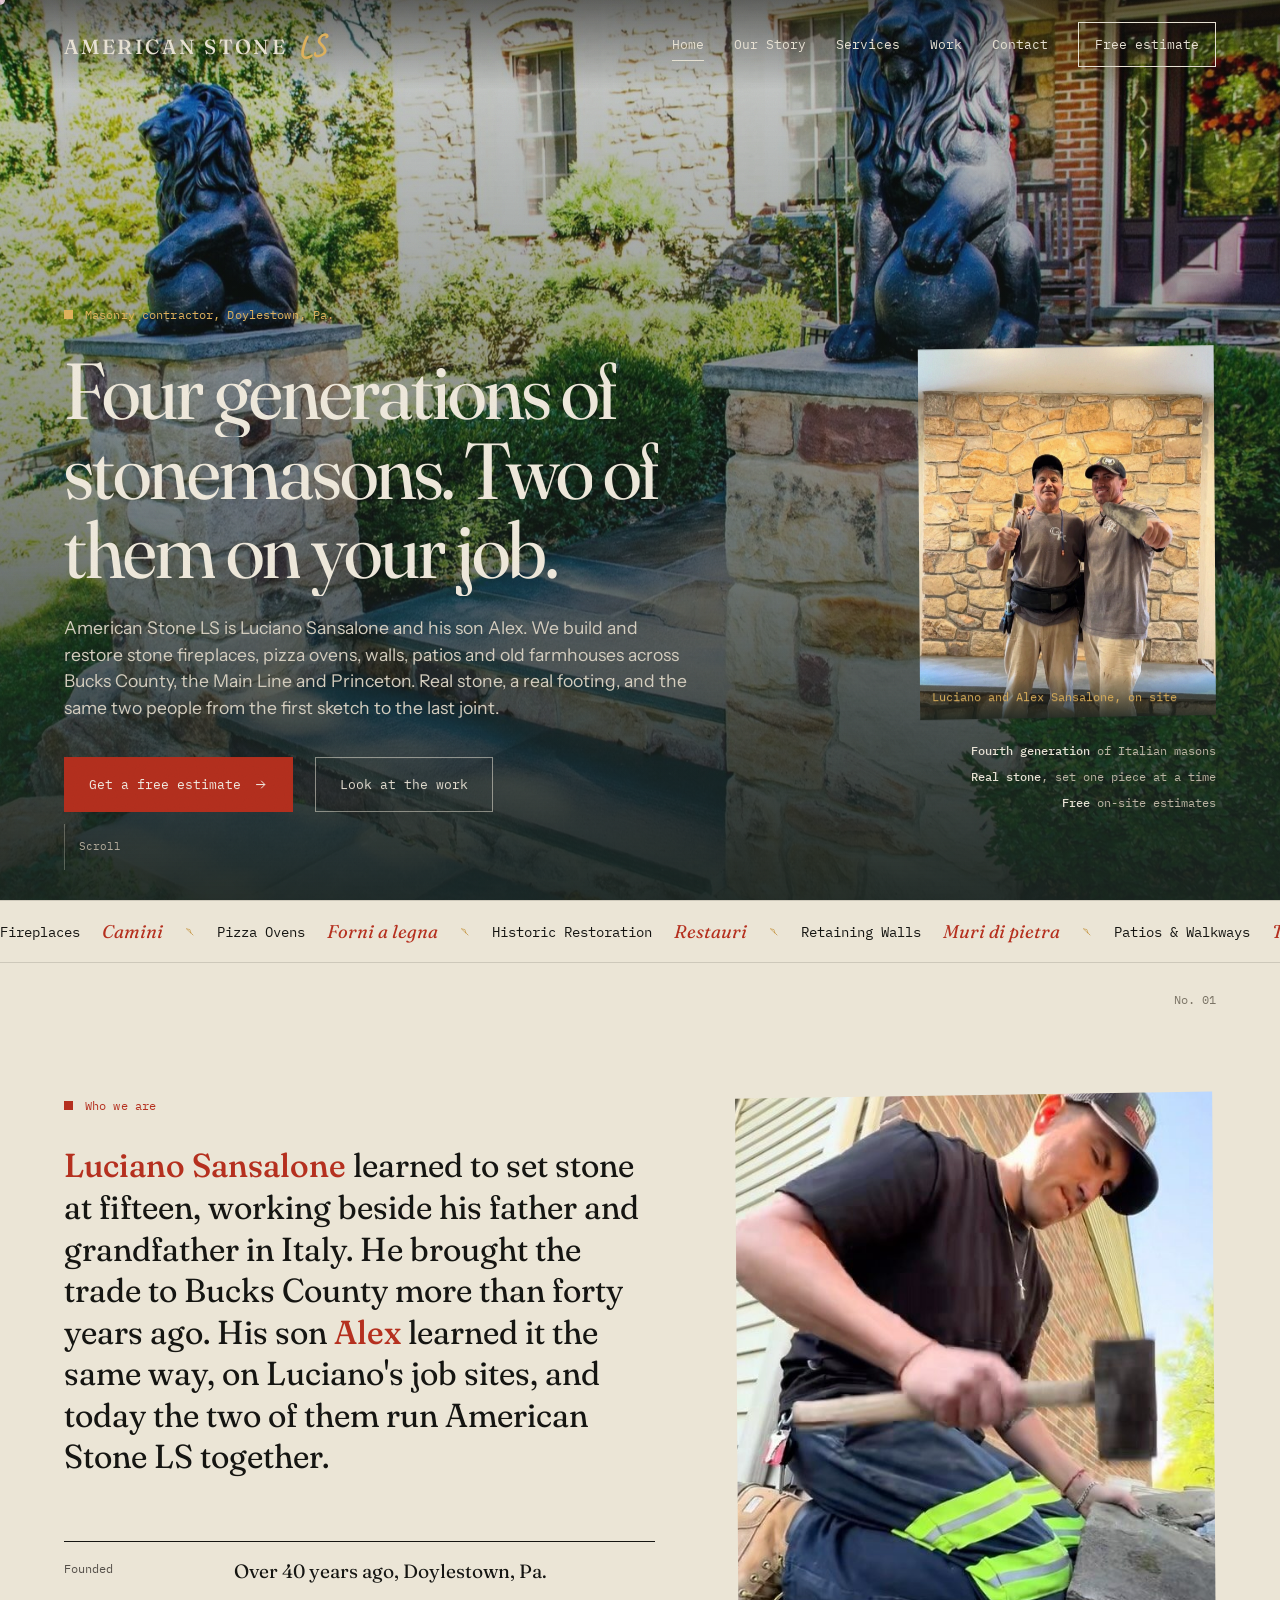
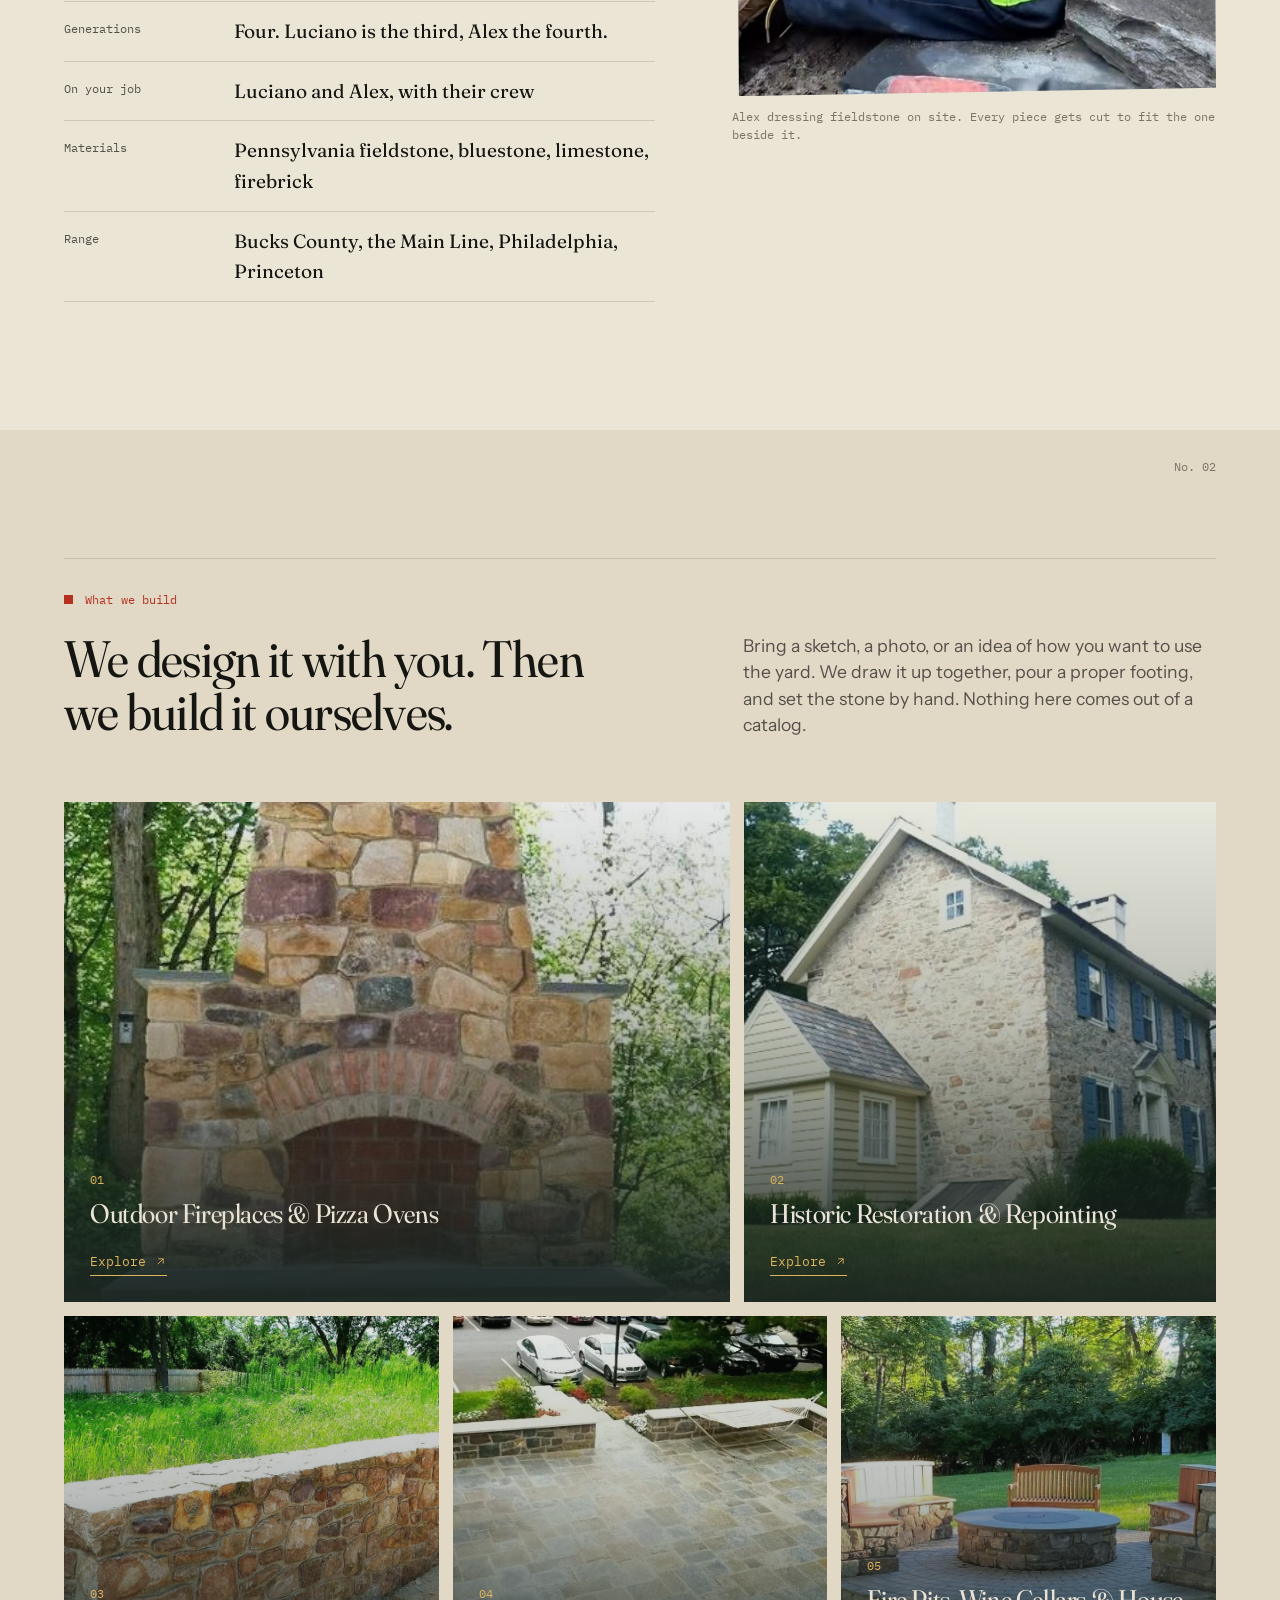
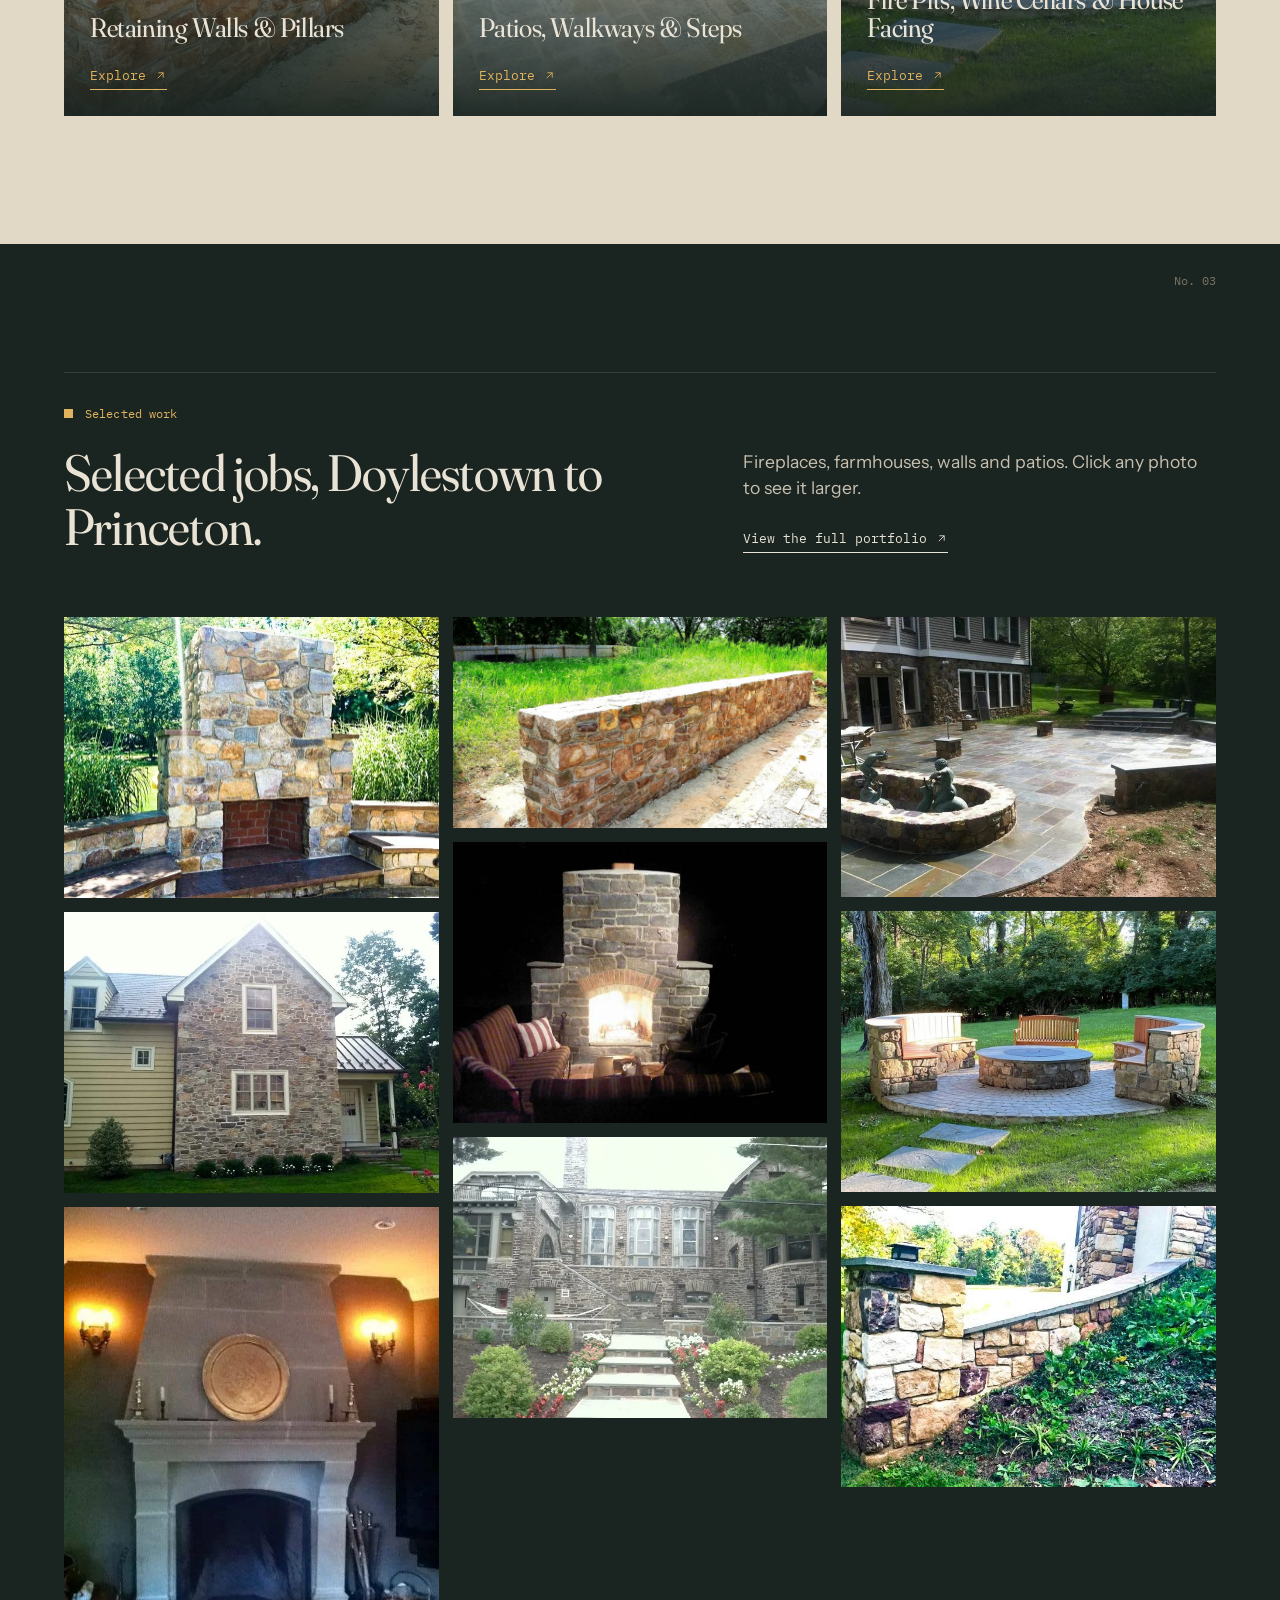
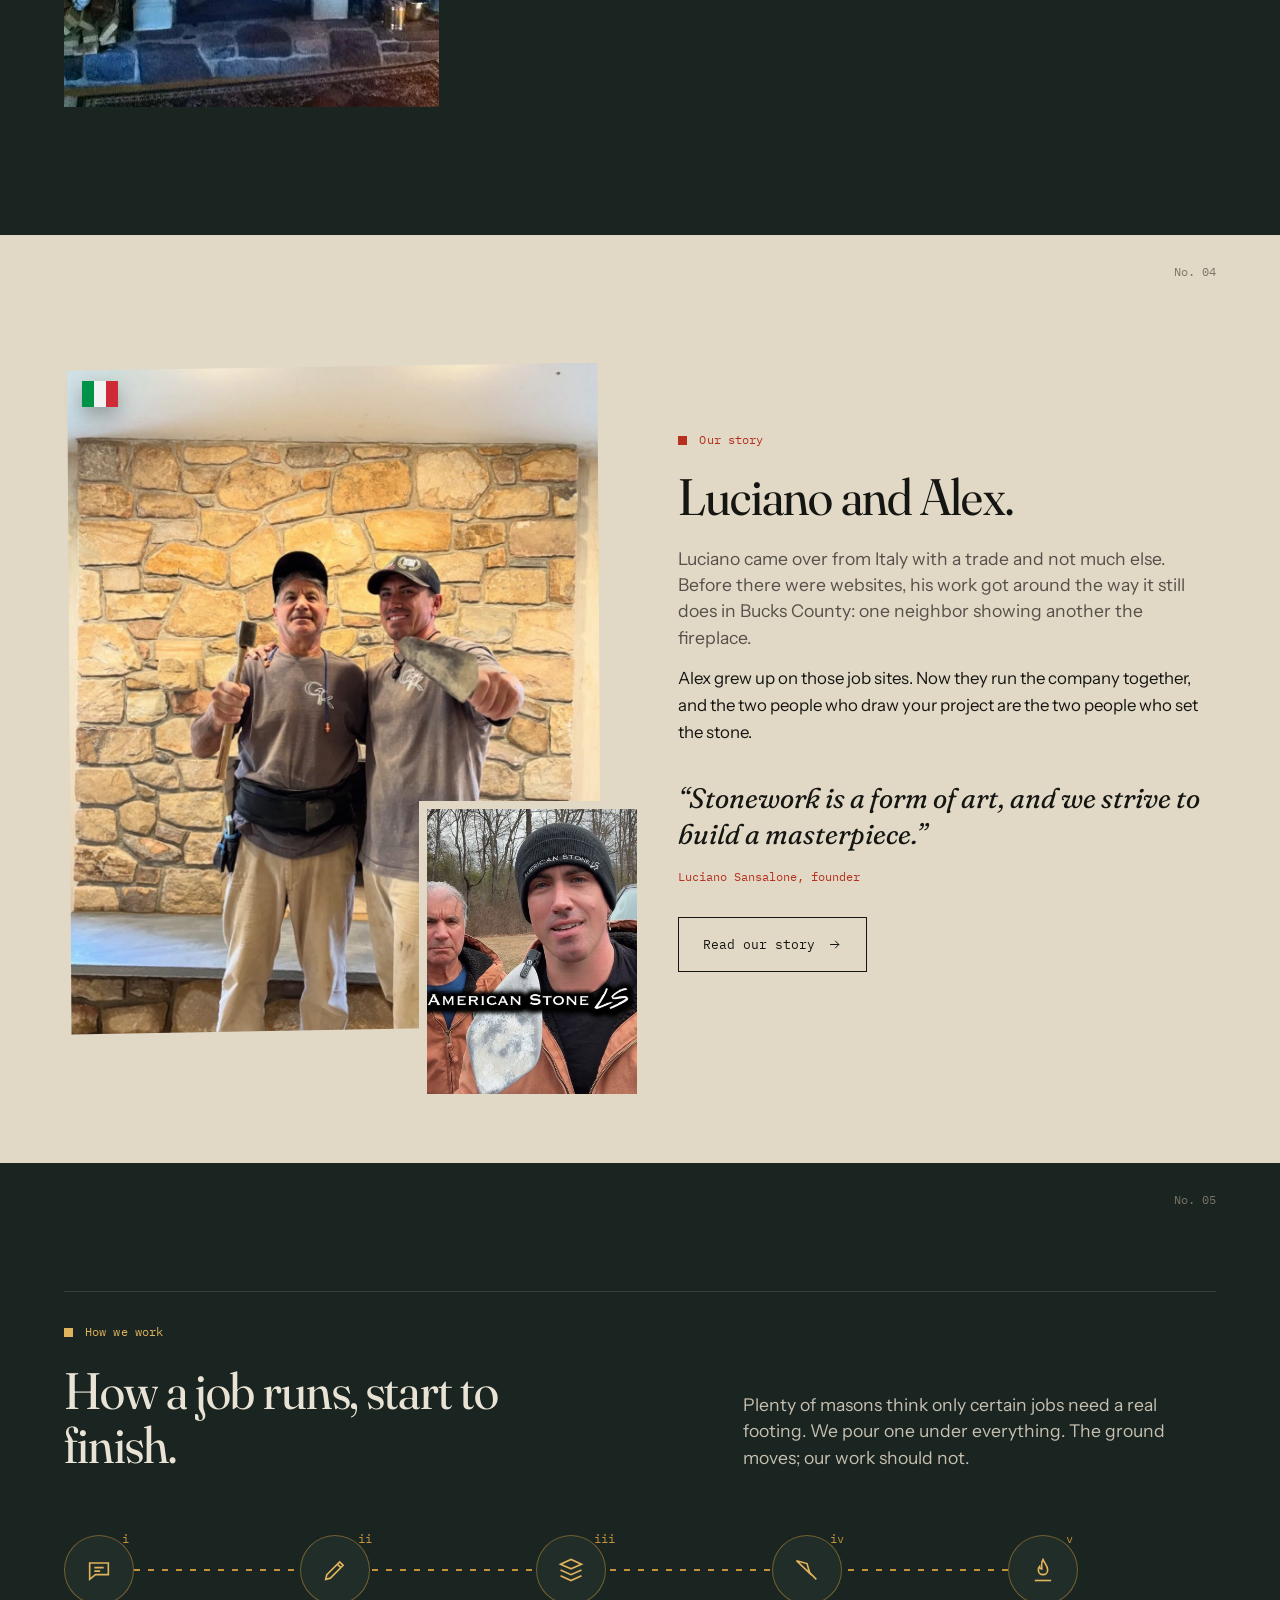
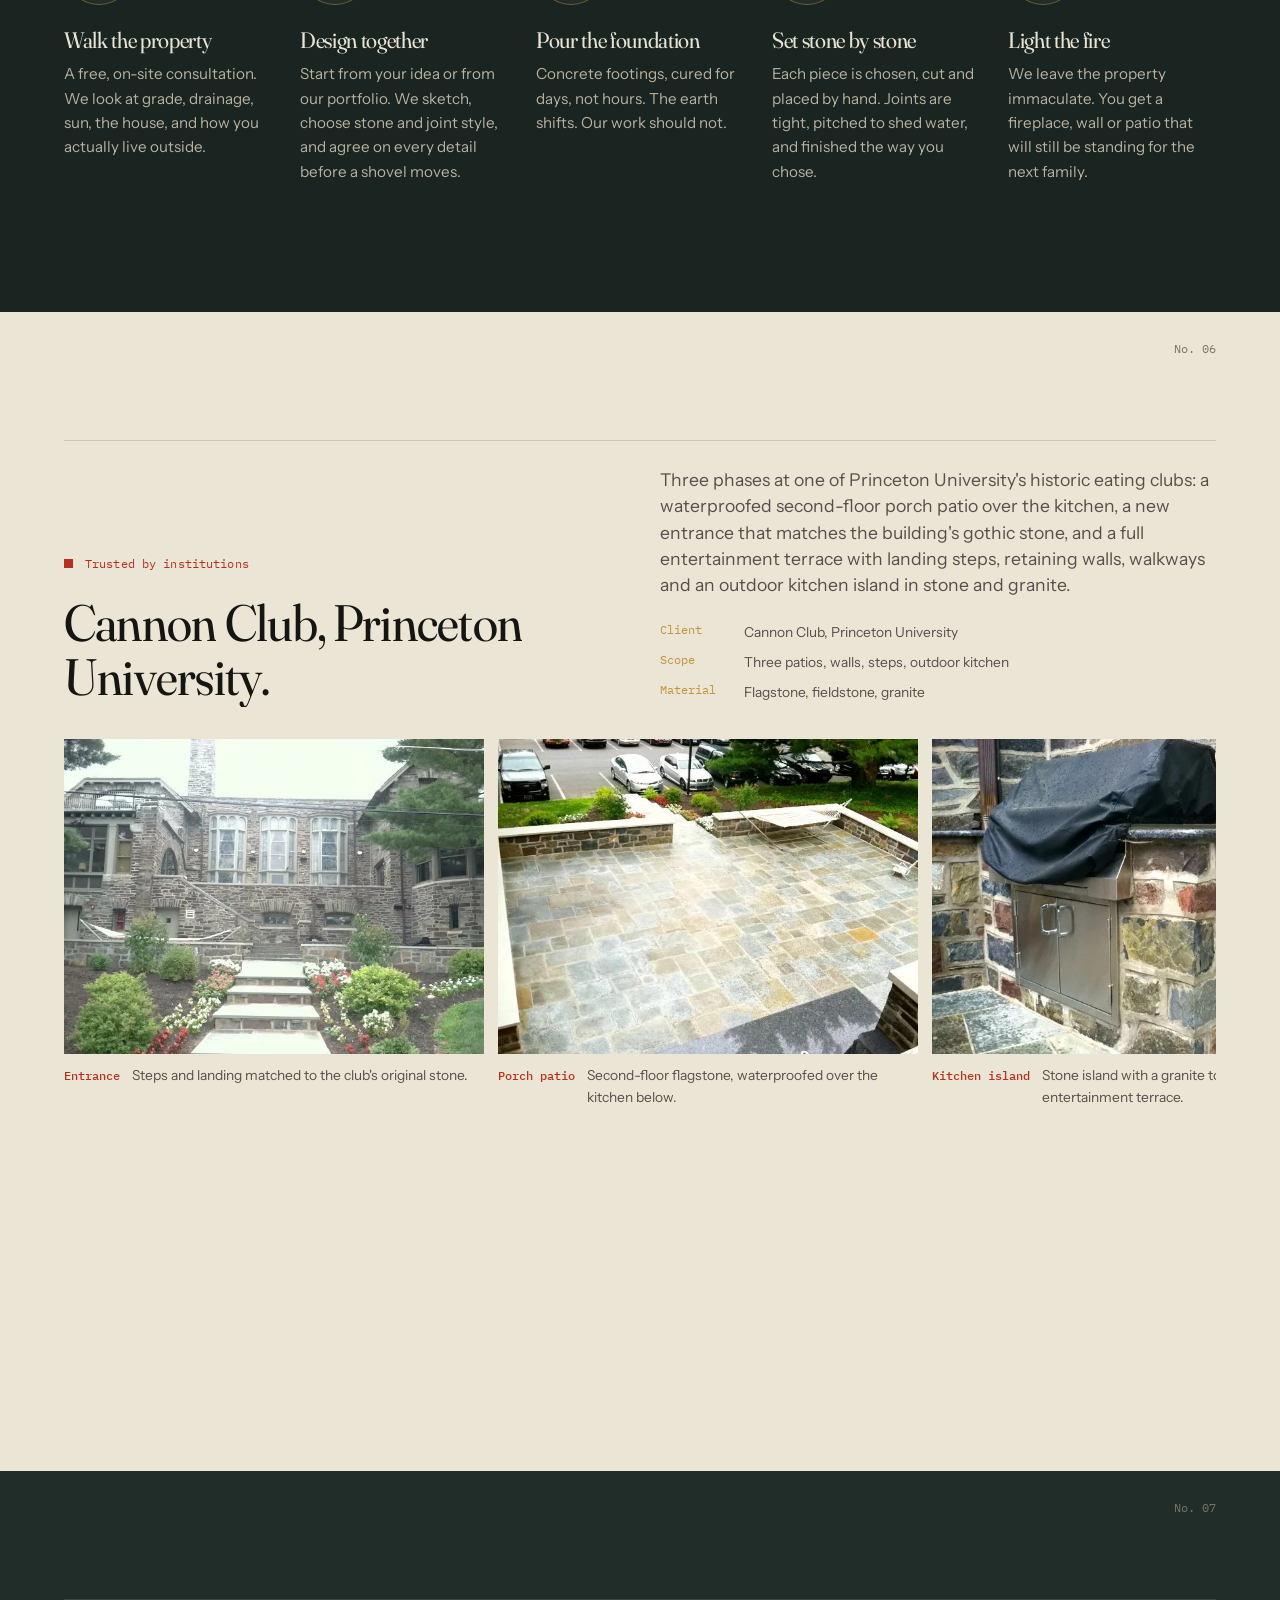
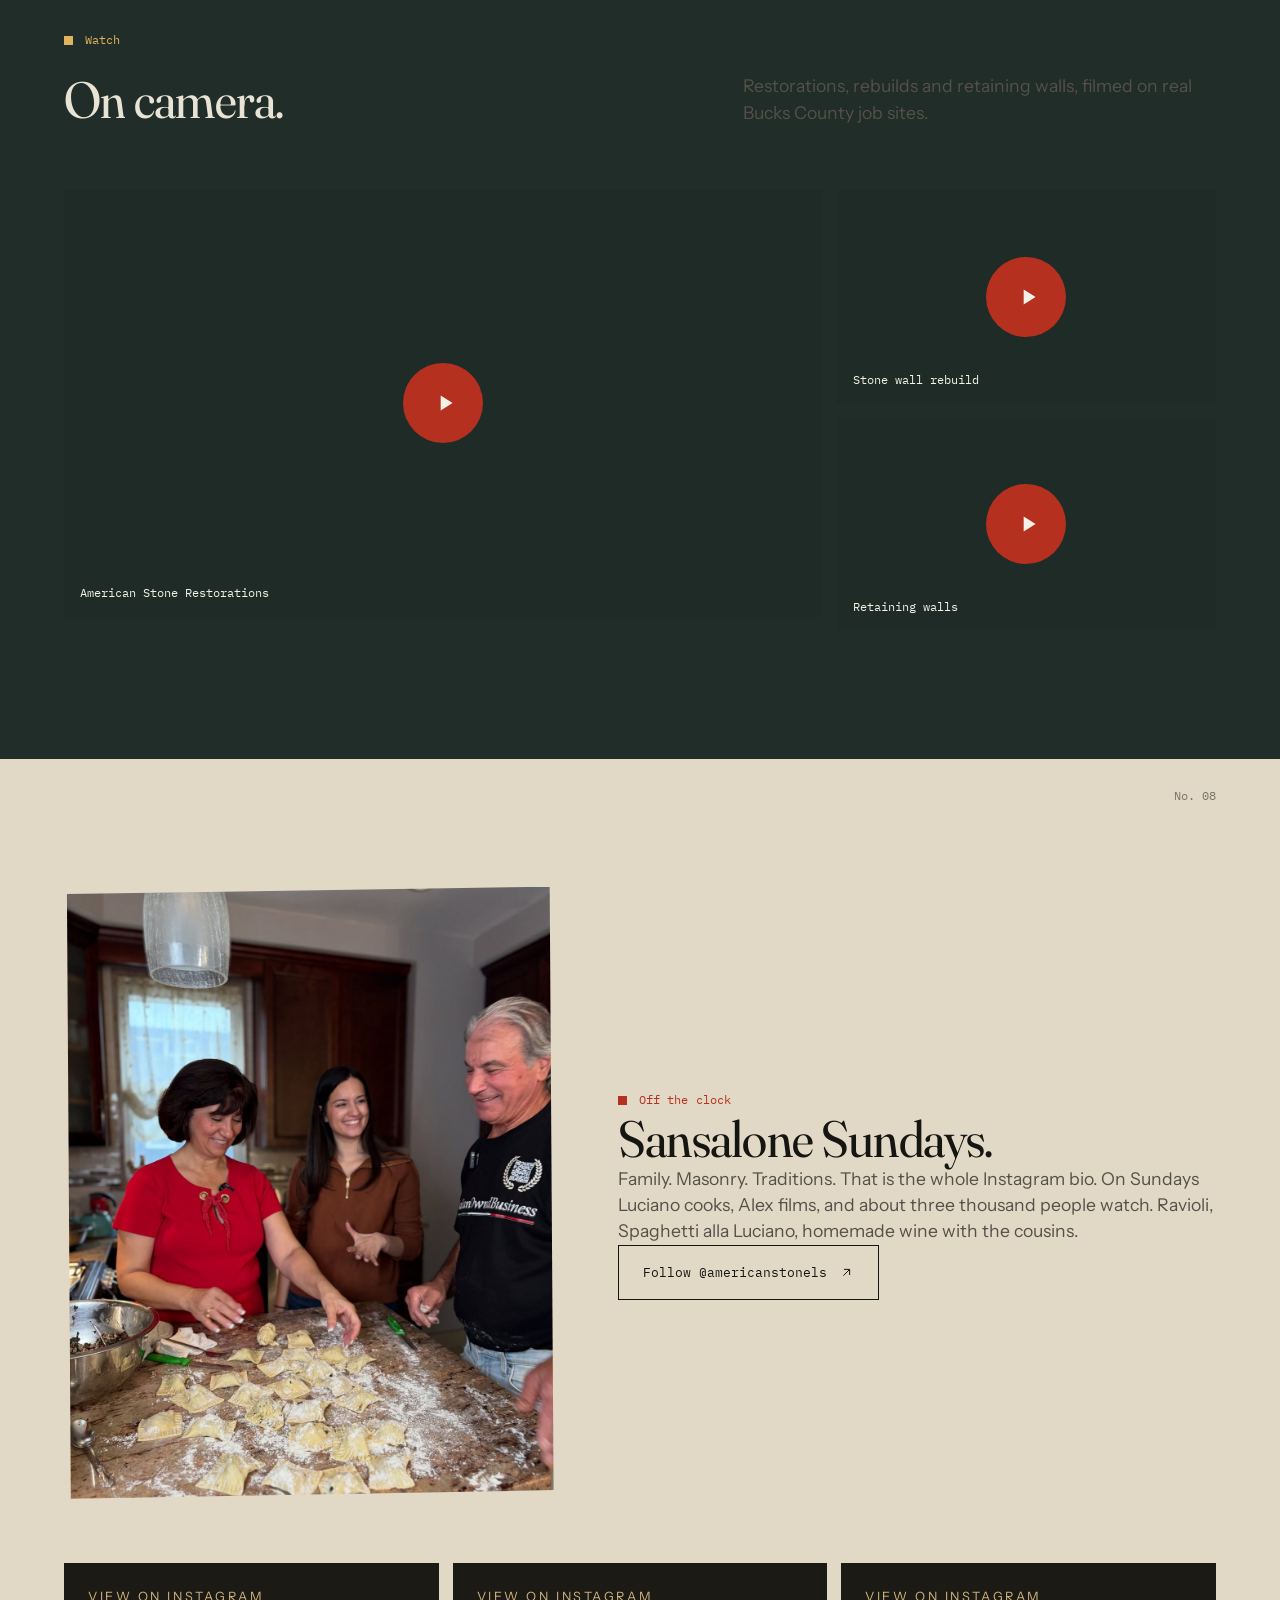
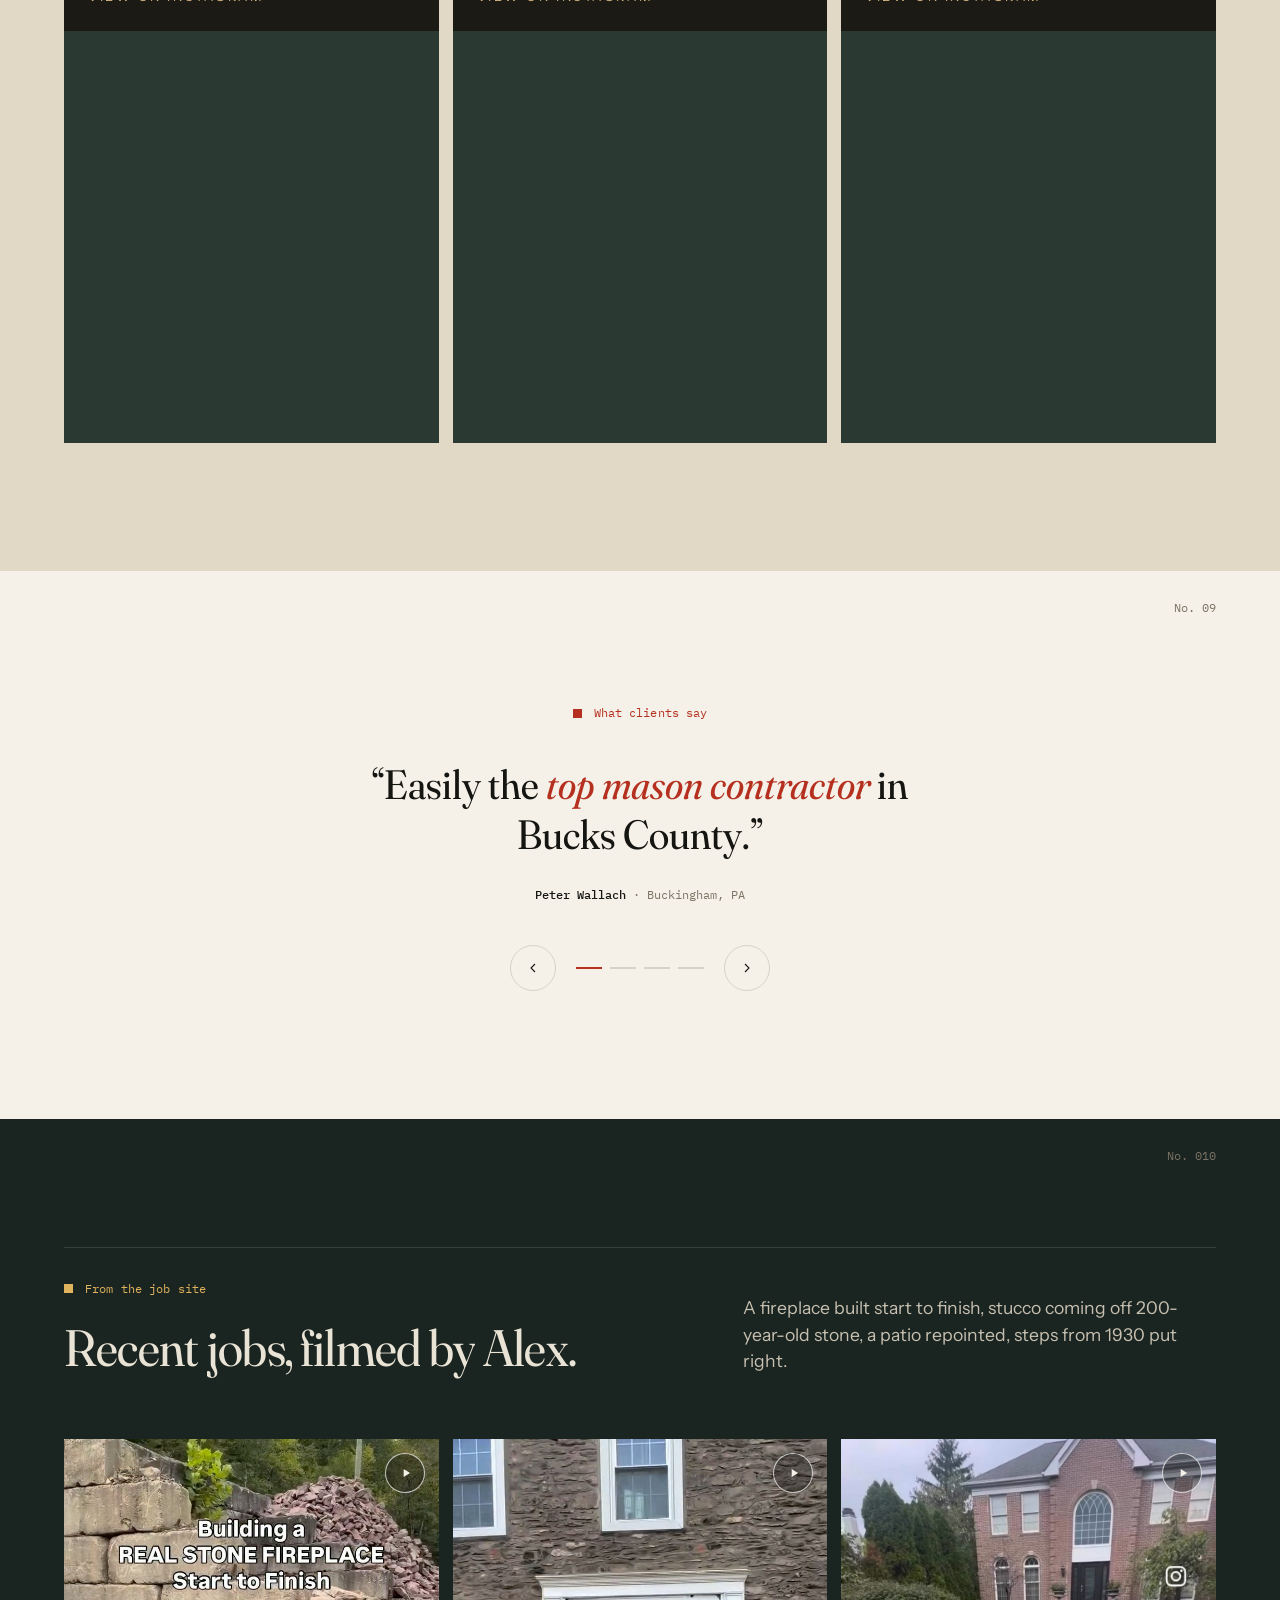
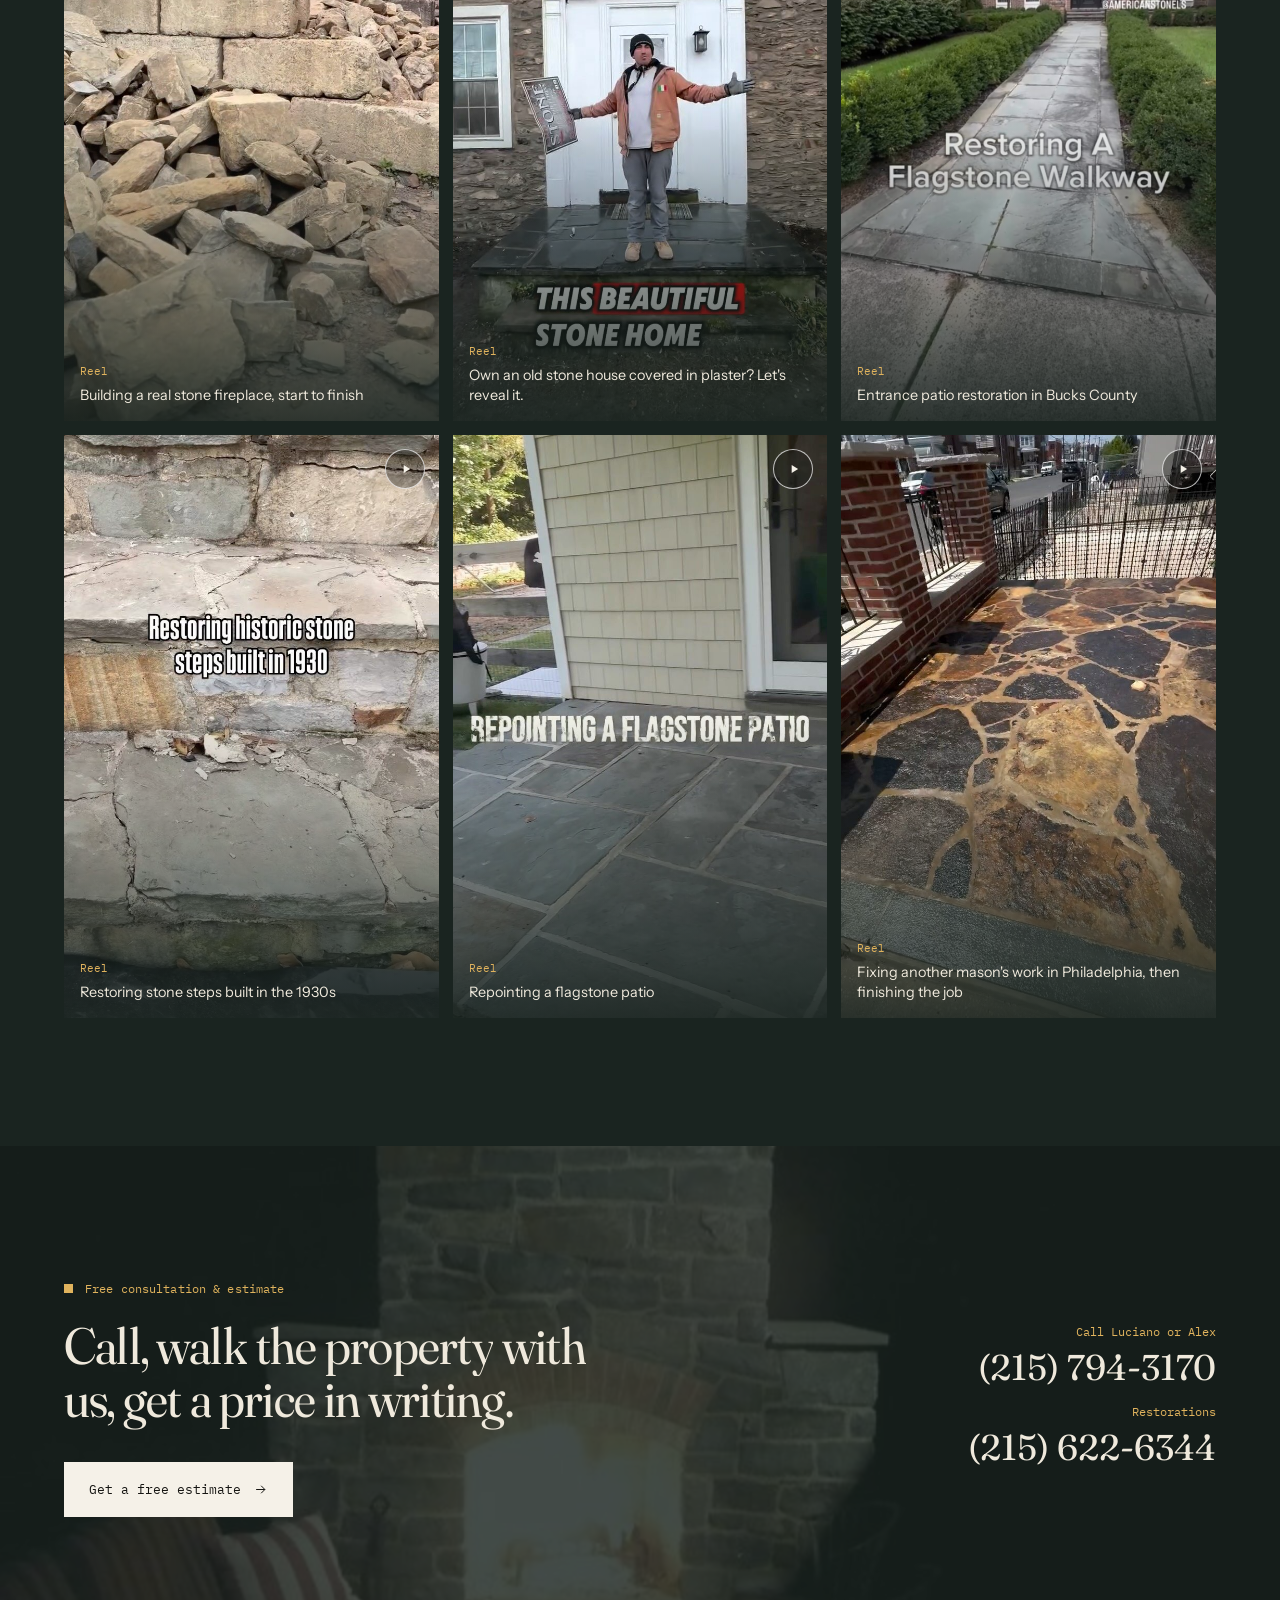
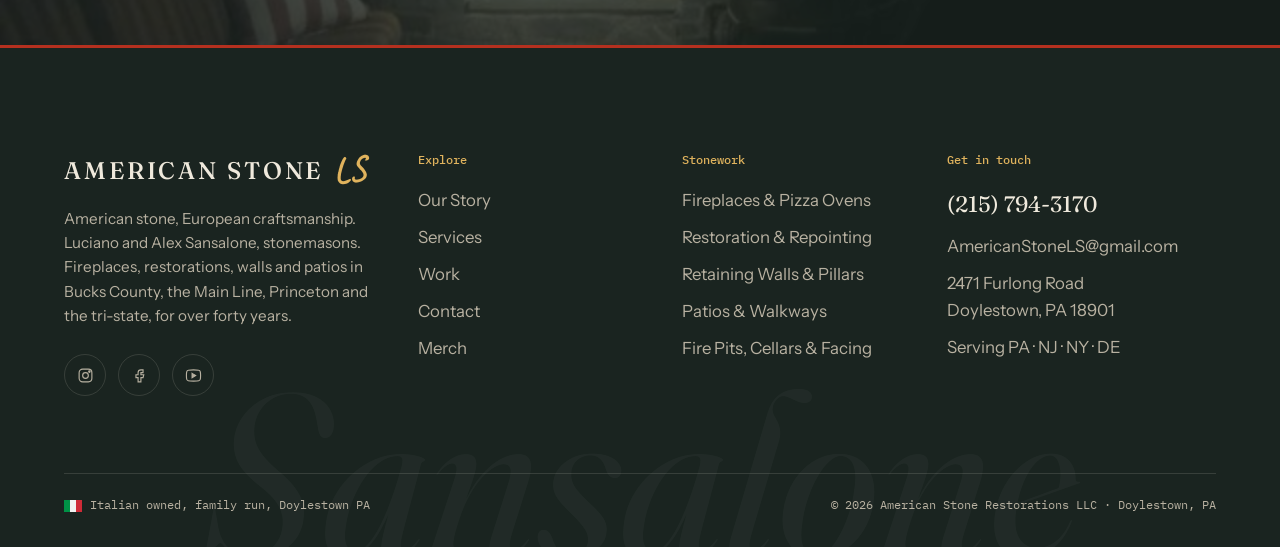
==== index.html @ a12a97d2 "American Stone LS website redesign Co-Authored-By: Claude Fable 5.1 <noreply@anthropic.com>" ====
<!DOCTYPE html>
<html lang="en" class="no-js">
<head>
<meta charset="utf-8">
<meta name="viewport" content="width=device-width, initial-scale=1">
<title>American Stone LS — Fourth-Generation Italian Stonemasons in Bucks County, PA</title>
<meta name="description" content="Luciano and Alex Sansalone, fourth-generation Italian stonemasons in Doylestown, PA. Custom stone fireplaces, pizza ovens, historic restoration, retaining walls and patios across Bucks County, the Main Line, Princeton and the tri-state area.">
<meta property="og:title" content="American Stone LS — American Stone, European Craftsmanship">
<meta property="og:description" content="Fourth-generation Italian stonemasons building and restoring stone fireplaces, walls, patios and historic homes in Bucks County, PA.">
<meta property="og:image" content="assets/img/story/luciano-alex-wall.jpg">
<link rel="icon" href="assets/img/favicon.svg" type="image/svg+xml">
<link rel="preconnect" href="https://fonts.googleapis.com">
<link rel="preconnect" href="https://fonts.gstatic.com" crossorigin>
<link href="https://fonts.googleapis.com/css2?family=Fraunces:ital,opsz,wght,SOFT@0,9..144,300..600,0..100;1,9..144,300..600,0..100&family=Instrument+Sans:ital,wght@0,400..700;1,400..700&family=IBM+Plex+Mono:wght@400;500&family=Caveat:wght@700&display=swap" rel="stylesheet">
<link rel="stylesheet" href="assets/css/styles.css">
<script>document.documentElement.classList.remove('no-js')</script></head>
<body>
<a class="skip" href="#main">Skip to content</a>
<div class="grain" aria-hidden="true"></div>
<div class="cursor" aria-hidden="true"></div>

<div class="loader" aria-hidden="true">
  <div class="loader-wall"></div>
  <div class="loader-mark"><span class="wm-text">American Stone</span><span class="wm-ls">LS</span><span class="tag">Doylestown, Pennsylvania</span></div>
  <div class="loader-line"><i></i></div>
</div>

<header class="header">
  <div class="container">
    <a class="wordmark" href="index.html" aria-label="American Stone LS — home"><span class="wm-text">American Stone</span><span class="wm-ls">LS</span></a>
    <nav class="nav" aria-label="Primary">
      <a href="index.html">Home</a>
      <a href="about.html">Our Story</a>
      <a href="services.html">Services</a>
      <a href="work.html">Work</a>
      <a href="contact.html">Contact</a>
      <a class="btn" href="contact.html">Free estimate</a>
    </nav>
    <button class="burger" aria-label="Open menu" aria-expanded="false" aria-controls="menu"><span></span><span></span><span></span></button>
  </div>
</header>
<div class="menu" id="menu">
  <ul>
    <li><a href="index.html">Home<small>01</small></a></li>
    <li><a href="about.html">Our Story<small>02</small></a></li>
    <li><a href="services.html">Services<small>03</small></a></li>
    <li><a href="work.html">Work<small>04</small></a></li>
    <li><a href="contact.html">Contact<small>05</small></a></li>
    <li><a href="contact.html">Free estimate<small>06</small></a></li>
  </ul>
  <div class="menu-foot">
    <a href="tel:+12157943170">(215) 794-3170</a>
    <a href="mailto:AmericanStoneLS@gmail.com">AmericanStoneLS@gmail.com</a>
    <span>Doylestown · Bucks County, PA</span>
  </div>
</div>

<main id="main">

<!-- ================= HERO ================= -->
<section class="hero">
  <div class="hero-media">
    <img src="assets/img/work/pillars-lions.jpg" alt="Hand-set stone entrance pillars with bluestone steps in front of a Bucks County stone home" fetchpriority="high">
  </div>
  <div class="container">
    <div class="hero-grid">
      <div>
        <p class="eyebrow brass" data-hero>Masonry contractor, Doylestown, Pa.</p>
        <h1 class="split">Four generations of stonemasons. Two of them on your job.</h1>
        <p class="lede" data-hero>American Stone LS is Luciano Sansalone and his son Alex. We build and restore stone fireplaces, pizza ovens, walls, patios and old farmhouses across Bucks County, the Main Line and Princeton. Real stone, a real footing, and the same two people from the first sketch to the last joint.</p>
        <div class="btn-group" data-hero>
          <a class="btn btn-primary" href="contact.html">Get a free estimate <svg class="arrow" viewBox="0 0 24 24" fill="none" stroke="currentColor" stroke-width="1.6"><path d="M5 12h14M13 6l6 6-6 6"/></svg></a>
          <a class="btn btn-ghost" href="work.html">Look at the work</a>
        </div>
      </div>
      <div class="hero-aside">
        <figure class="hero-card" data-hero>
          <img src="assets/img/story/luciano-alex-wall.jpg" alt="Luciano and Alex Sansalone standing in front of a stone wall they built, holding their trowels">
          <figcaption>Luciano and Alex Sansalone, on site</figcaption>
        </figure>
        <div class="hero-meta" data-hero>
          <span><strong>Fourth generation</strong> of Italian masons</span>
          <span><strong>Real stone</strong>, set one piece at a time</span>
          <span><strong>Free</strong> on-site estimates</span>
        </div>
      </div>
    </div>
  </div>
  <div class="hero-scroll"><i></i><span>Scroll</span></div>
</section>

<!-- ================= MARQUEE ================= -->
<div class="marquee" aria-hidden="true">
  <div class="marquee-track">
    <span>Fireplaces <i>Camini</i><svg viewBox="0 0 24 24" fill="none" stroke="currentColor" stroke-width="1.5"><path d="M3 4l9 2.5L14.5 15 3 4z"/><path d="M12 12l7 7M17.5 17.5l2.5 2.5"/></svg></span>
    <span>Pizza Ovens <i>Forni a legna</i><svg viewBox="0 0 24 24" fill="none" stroke="currentColor" stroke-width="1.5"><path d="M3 4l9 2.5L14.5 15 3 4z"/><path d="M12 12l7 7M17.5 17.5l2.5 2.5"/></svg></span>
    <span>Historic Restoration <i>Restauri</i><svg viewBox="0 0 24 24" fill="none" stroke="currentColor" stroke-width="1.5"><path d="M3 4l9 2.5L14.5 15 3 4z"/><path d="M12 12l7 7M17.5 17.5l2.5 2.5"/></svg></span>
    <span>Retaining Walls <i>Muri di pietra</i><svg viewBox="0 0 24 24" fill="none" stroke="currentColor" stroke-width="1.5"><path d="M3 4l9 2.5L14.5 15 3 4z"/><path d="M12 12l7 7M17.5 17.5l2.5 2.5"/></svg></span>
    <span>Patios &amp; Walkways <i>Terrazze</i><svg viewBox="0 0 24 24" fill="none" stroke="currentColor" stroke-width="1.5"><path d="M3 4l9 2.5L14.5 15 3 4z"/><path d="M12 12l7 7M17.5 17.5l2.5 2.5"/></svg></span>
    <span>Stone Pillars <i>Pilastri</i><svg viewBox="0 0 24 24" fill="none" stroke="currentColor" stroke-width="1.5"><path d="M3 4l9 2.5L14.5 15 3 4z"/><path d="M12 12l7 7M17.5 17.5l2.5 2.5"/></svg></span>
    <span>Wine Cellars <i>Cantine</i><svg viewBox="0 0 24 24" fill="none" stroke="currentColor" stroke-width="1.5"><path d="M3 4l9 2.5L14.5 15 3 4z"/><path d="M12 12l7 7M17.5 17.5l2.5 2.5"/></svg></span>
    <span>House Facing <i>Facciate</i><svg viewBox="0 0 24 24" fill="none" stroke="currentColor" stroke-width="1.5"><path d="M3 4l9 2.5L14.5 15 3 4z"/><path d="M12 12l7 7M17.5 17.5l2.5 2.5"/></svg></span>
  </div>
</div>

<!-- ================= INTRO ================= -->
<section class="section">
  <div class="container">
    <div class="intro-grid">
      <div>
        <p class="eyebrow" data-reveal>Who we are</p>
        <p class="statement split" style="margin-top:26px"><strong>Luciano Sansalone</strong> learned to set stone at fifteen, working beside his father and grandfather in Italy. He brought the trade to Bucks County more than forty years ago. His son <strong>Alex</strong> learned it the same way, on Luciano's job sites, and today the two of them run American Stone LS together.</p>
        <dl class="spec" data-reveal>
          <div><dt>Founded</dt><dd>Over 40 years ago, Doylestown, Pa.</dd></div>
          <div><dt>Generations</dt><dd>Four. Luciano is the third, Alex the fourth.</dd></div>
          <div><dt>On your job</dt><dd>Luciano and Alex, with their crew</dd></div>
          <div><dt>Materials</dt><dd>Pennsylvania fieldstone, bluestone, limestone, firebrick</dd></div>
          <div><dt>Range</dt><dd>Bucks County, the Main Line, Philadelphia, Princeton</dd></div>
        </dl>
      </div>
      <figure class="intro-photo set" data-reveal>
        <img src="assets/img/story/alex-hammer.jpg" alt="Alex Sansalone shaping a piece of fieldstone with a hammer on a job site" loading="lazy">
        <figcaption>Alex dressing fieldstone on site. Every piece gets cut to fit the one beside it.</figcaption>
      </figure>
    </div>
  </div>
</section>

<!-- ================= SERVICES ================= -->
<section class="section stone-2" id="services">
  <div class="container">
    <div class="section-head">
      <div>
        <p class="eyebrow" data-reveal>What we build</p>
        <h2 class="split">We design it with you. Then we build it ourselves.</h2>
      </div>
      <p class="lede" data-reveal>Bring a sketch, a photo, or an idea of how you want to use the yard. We draw it up together, pour a proper footing, and set the stone by hand. Nothing here comes out of a catalog.</p>
    </div>
    <div class="services">
      <a class="service" href="services.html#fireplaces" data-reveal>
        <img src="assets/img/work/fireplace-arch.jpg" alt="Outdoor real-stone fireplace with a brick arch and bluestone hearth" loading="lazy">
        <div class="service-body"><span class="num">01</span><h3>Outdoor Fireplaces &amp; Pizza Ovens</h3><p>Real-stone fireplaces with brick arches, bluestone hearths, benches and wood-fired ovens. The pieces that set us apart from every other mason in the county.</p><span class="link">Explore <svg class="arrow" viewBox="0 0 24 24" fill="none" stroke="currentColor" stroke-width="1.6"><path d="M7 17L17 7M8 7h9v9"/></svg></span></div>
      </a>
      <a class="service" href="services.html#restoration" data-reveal data-delay="0.1">
        <img src="assets/img/work/farmhouse-shutters.jpg" alt="Restored historic stone farmhouse with blue shutters in Bucks County" loading="lazy">
        <div class="service-body"><span class="num">02</span><h3>Historic Restoration &amp; Repointing</h3><p>Stone farmhouses, chimneys, steps and walls brought back with the right mortar, the right joint and a light hand. Stucco off, stone revealed.</p><span class="link">Explore <svg class="arrow" viewBox="0 0 24 24" fill="none" stroke="currentColor" stroke-width="1.6"><path d="M7 17L17 7M8 7h9v9"/></svg></span></div>
      </a>
      <a class="service" href="services.html#walls" data-reveal>
        <img src="assets/img/work/wall-fieldstone.jpg" alt="Long fieldstone retaining wall with a flat cap running through a meadow" loading="lazy">
        <div class="service-body"><span class="num">03</span><h3>Retaining Walls &amp; Pillars</h3><p>Fieldstone walls that level a lawn, frame a driveway or double as seating. Entrance pillars that announce a property.</p><span class="link">Explore <svg class="arrow" viewBox="0 0 24 24" fill="none" stroke="currentColor" stroke-width="1.6"><path d="M7 17L17 7M8 7h9v9"/></svg></span></div>
      </a>
      <a class="service" href="services.html#patios" data-reveal data-delay="0.1">
        <img src="assets/img/work/princeton-3.jpg" alt="Large bluestone flagstone patio with a low stone wall at Princeton University's Cannon Club" loading="lazy">
        <div class="service-body"><span class="num">04</span><h3>Patios, Walkways &amp; Steps</h3><p>Flagstone and bluestone laid tight and pitched to drain, with landings, steps and walls that turn a yard into an outdoor room.</p><span class="link">Explore <svg class="arrow" viewBox="0 0 24 24" fill="none" stroke="currentColor" stroke-width="1.6"><path d="M7 17L17 7M8 7h9v9"/></svg></span></div>
      </a>
      <a class="service" href="services.html#more" data-reveal data-delay="0.2">
        <img src="assets/img/work/firepit-seating.jpg" alt="Round stone fire pit with a flagstone cap surrounded by curved stone seating walls and paver patio" loading="lazy">
        <div class="service-body"><span class="num">05</span><h3>Fire Pits, Wine Cellars &amp; House Facing</h3><p>Fire pit entertainment packages, stone wine cellars, chimneys and full house facing in natural stone.</p><span class="link">Explore <svg class="arrow" viewBox="0 0 24 24" fill="none" stroke="currentColor" stroke-width="1.6"><path d="M7 17L17 7M8 7h9v9"/></svg></span></div>
      </a>
    </div>
  </div>
</section>

<!-- ================= FEATURED WORK ================= -->
<section class="section dark" id="work">
  <div class="container">
    <div class="section-head">
      <div>
        <p class="eyebrow brass" data-reveal>Selected work</p>
        <h2 class="split">Selected jobs, Doylestown to Princeton.</h2>
      </div>
      <div data-reveal>
        <p class="lede">Fireplaces, farmhouses, walls and patios. Click any photo to see it larger.</p>
        <p style="margin-top:22px"><a class="link" href="work.html">View the full portfolio <svg class="arrow" viewBox="0 0 24 24" fill="none" stroke="currentColor" stroke-width="1.6"><path d="M7 17L17 7M8 7h9v9"/></svg></a></p>
      </div>
    </div>
    <div class="masonry">
      <a class="work-item set" href="assets/img/work/fireplace-benches.jpg" data-lightbox="home" data-cursor="View" data-title="Outdoor fireplace with stone benches" data-desc="Real stone, colored formed-concrete cappings and built-in stone seating." data-alt="Outdoor stone fireplace with matching stone benches"><img src="assets/img/work/fireplace-benches.jpg" alt="Outdoor real-stone fireplace flanked by built-in stone benches" loading="lazy"><figcaption><b>Fireplace &amp; benches</b><span>Bucks County</span></figcaption></a>
      <a class="work-item set" href="assets/img/work/farmhouse-gable.jpg" data-lightbox="home" data-cursor="View" data-title="Stone farmhouse restoration" data-desc="Fieldstone gable end repointed and restored." data-alt="Restored stone farmhouse gable"><img src="assets/img/work/farmhouse-gable.jpg" alt="Restored fieldstone gable end of a historic farmhouse" loading="lazy"><figcaption><b>Farmhouse restoration</b><span>Restoration</span></figcaption></a>
      <a class="work-item set" href="assets/img/work/fireplace-indoor-limestone.jpg" data-lightbox="home" data-cursor="View" data-title="Indoor limestone fireplace" data-desc="Carved limestone surround with a fieldstone hearth." data-alt="Indoor limestone fireplace"><img src="assets/img/work/fireplace-indoor-limestone.jpg" alt="Indoor carved limestone fireplace surround with a fieldstone hearth" loading="lazy"><figcaption><b>Limestone surround</b><span>Interior</span></figcaption></a>
      <a class="work-item set" href="assets/img/work/wall-fieldstone.jpg" data-lightbox="home" data-cursor="View" data-title="Fieldstone retaining wall" data-desc="Pennsylvania fieldstone with a flat cap, built to level a meadow." data-alt="Fieldstone retaining wall"><img src="assets/img/work/wall-fieldstone.jpg" alt="Fieldstone retaining wall with a flat cap through a meadow" loading="lazy"><figcaption><b>Fieldstone wall</b><span>Walls</span></figcaption></a>
      <a class="work-item set" href="assets/img/work/fireplace-night.jpg" data-lightbox="home" data-cursor="View" data-title="Fireplace at night" data-desc="The reason you build one." data-alt="Outdoor stone fireplace lit at night"><img src="assets/img/work/fireplace-night.jpg" alt="Outdoor stone fireplace glowing at night with seating around it" loading="lazy"><figcaption><b>Evening fire</b><span>Fireplaces</span></figcaption></a>
      <a class="work-item set" href="assets/img/work/princeton-1.jpg" data-lightbox="home" data-cursor="View" data-title="Cannon Club, Princeton University" data-desc="Entrance patio and steps at the historic Cannon Club." data-alt="Cannon Club entrance patio"><img src="assets/img/work/princeton-1.jpg" alt="Stone entrance patio and steps at Princeton University's Cannon Club" loading="lazy"><figcaption><b>Cannon Club</b><span>Princeton, NJ</span></figcaption></a>
      <a class="work-item set" href="assets/img/work/patio-pond.jpg" data-lightbox="home" data-cursor="View" data-title="Entertainment patio with stone pond" data-desc="Flagstone patio, stone pond and seating wall." data-alt="Flagstone patio with stone pond"><img src="assets/img/work/patio-pond.jpg" alt="Flagstone entertainment patio with a curved stone pond and fountain" loading="lazy"><figcaption><b>Patio &amp; pond</b><span>Patios</span></figcaption></a>
      <a class="work-item set" href="assets/img/work/firepit-seating.jpg" data-lightbox="home" data-cursor="View" data-title="Fire pit entertainment package" data-desc="Flagstone-capped fire pit with curved stone seating." data-alt="Stone fire pit with seating"><img src="assets/img/work/firepit-seating.jpg" alt="Round stone fire pit with flagstone cap and curved stone seating walls" loading="lazy"><figcaption><b>Fire pit &amp; seating</b><span>Outdoor living</span></figcaption></a>
      <a class="work-item set" href="assets/img/work/wall-pillar-corner.jpg" data-lightbox="home" data-cursor="View" data-title="Pillar and retaining wall" data-desc="Fieldstone pillar tied into a capped retaining wall." data-alt="Stone pillar and wall"><img src="assets/img/work/wall-pillar-corner.jpg" alt="Fieldstone pillar and capped retaining wall beside a planting bed" loading="lazy"><figcaption><b>Pillar &amp; wall</b><span>Walls</span></figcaption></a>
    </div>
  </div>
</section>

<!-- ================= STORY TEASER ================= -->
<section class="section stone-2" id="story">
  <div class="container">
    <div class="story">
      <div class="story-media" data-parallax-wrap>
        <img class="main set-none" src="assets/img/story/luciano-alex-wall.jpg" alt="Luciano and Alex Sansalone in front of a stone wall, tools in hand" loading="lazy" data-reveal="clip">
        <img class="float" src="assets/img/story/profile.jpg" alt="Close-up of Luciano and Alex Sansalone with a trowel and the Italian flag on their jackets" loading="lazy" data-reveal data-delay="0.3">
        <span class="flag" aria-hidden="true"><i></i><i></i><i></i></span>
      </div>
      <div class="story-body">
        <p class="eyebrow" data-reveal>Our story</p>
        <h2 class="split">Luciano and Alex.</h2>
        <p class="lede" data-reveal>Luciano came over from Italy with a trade and not much else. Before there were websites, his work got around the way it still does in Bucks County: one neighbor showing another the fireplace.</p>
        <p data-reveal>Alex grew up on those job sites. Now they run the company together, and the two people who draw your project are the two people who set the stone.</p>
        <blockquote class="quote" style="margin-top:34px" data-reveal>
          “Stonework is a form of art, and we strive to build a masterpiece.”
          <cite>Luciano Sansalone, founder</cite>
        </blockquote>
        <div class="btn-group" data-reveal>
          <a class="btn btn-ghost" href="about.html">Read our story <svg class="arrow" viewBox="0 0 24 24" fill="none" stroke="currentColor" stroke-width="1.6"><path d="M5 12h14M13 6l6 6-6 6"/></svg></a>
        </div>
      </div>
    </div>
  </div>
</section>

<!-- ================= PROCESS ================= -->
<section class="section dark" id="process">
  <div class="container">
    <div class="section-head">
      <div>
        <p class="eyebrow brass" data-reveal>How we work</p>
        <h2 class="split">How a job runs, start to finish.</h2>
      </div>
      <p class="lede" data-reveal>Plenty of masons think only certain jobs need a real footing. We pour one under everything. The ground moves; our work should not.</p>
    </div>
    <div class="process">
      <svg class="process-line" viewBox="0 0 1000 2" preserveAspectRatio="none" aria-hidden="true"><path d="M0 1 H1000"/></svg>
      <div class="steps">
        <div class="step" data-reveal>
          <div class="dot"><svg viewBox="0 0 24 24" fill="none" stroke="currentColor" stroke-width="1.4"><path d="M4 6h16v10H9l-5 4V6z"/><path d="M8 10h8M8 13h5"/></svg></div><span class="num">i</span>
          <h3>Walk the property</h3><p>A free, on-site consultation. We look at grade, drainage, sun, the house, and how you actually live outside.</p>
        </div>
        <div class="step" data-reveal data-delay="0.1">
          <div class="dot"><svg viewBox="0 0 24 24" fill="none" stroke="currentColor" stroke-width="1.4"><path d="M4 20l4-1L19 8l-3-3L5 16l-1 4z"/><path d="M14 7l3 3"/></svg></div><span class="num">ii</span>
          <h3>Design together</h3><p>Start from your idea or from our portfolio. We sketch, choose stone and joint style, and agree on every detail before a shovel moves.</p>
        </div>
        <div class="step" data-reveal data-delay="0.2">
          <div class="dot"><svg viewBox="0 0 24 24" fill="none" stroke="currentColor" stroke-width="1.4"><path d="M3 17l9 4 9-4M3 12l9 4 9-4M3 7l9 4 9-4-9-4-9 4z"/></svg></div><span class="num">iii</span>
          <h3>Pour the foundation</h3><p>Concrete footings, cured for days, not hours. The earth shifts. Our work should not.</p>
        </div>
        <div class="step" data-reveal data-delay="0.3">
          <div class="dot"><svg viewBox="0 0 24 24" fill="none" stroke="currentColor" stroke-width="1.4"><path d="M3 4l9 2.5L14.5 15 3 4z"/><path d="M12 12l7 7M17.5 17.5l2.5 2.5"/></svg></div><span class="num">iv</span>
          <h3>Set stone by stone</h3><p>Each piece is chosen, cut and placed by hand. Joints are tight, pitched to shed water, and finished the way you chose.</p>
        </div>
        <div class="step" data-reveal data-delay="0.4">
          <div class="dot"><svg viewBox="0 0 24 24" fill="none" stroke="currentColor" stroke-width="1.4"><path d="M12 3c1 3 4 5 4 9a4 4 0 0 1-8 0c0-2 1-3 1-3s0 2 2 2c0-3-1-5 1-8z"/><path d="M5 21h14"/></svg></div><span class="num">v</span>
          <h3>Light the fire</h3><p>We leave the property immaculate. You get a fireplace, wall or patio that will still be standing for the next family.</p>
        </div>
      </div>
    </div>
  </div>
</section>

<!-- ================= CASE STUDY ================= -->
<section class="section">
  <div class="container">
    <div class="case-head">
      <div>
        <p class="eyebrow" data-reveal>Trusted by institutions</p>
        <h2 class="split">Cannon Club, Princeton University.</h2>
      </div>
      <div data-reveal>
        <p class="lede">Three phases at one of Princeton University's historic eating clubs: a waterproofed second-floor porch patio over the kitchen, a new entrance that matches the building's gothic stone, and a full entertainment terrace with landing steps, retaining walls, walkways and an outdoor kitchen island in stone and granite.</p>
        <dl class="meta" style="margin-top:22px">
          <dt>Client</dt><dd>Cannon Club, Princeton University</dd>
          <dt>Scope</dt><dd>Three patios, walls, steps, outdoor kitchen</dd>
          <dt>Material</dt><dd>Flagstone, fieldstone, granite</dd>
        </dl>
      </div>
    </div>
    <div class="strip" data-reveal>
      <figure><a href="assets/img/work/princeton-1.jpg" data-lightbox="princeton" data-cursor="View" data-title="Cannon Club entrance" data-alt="Cannon Club entrance patio"><img src="assets/img/work/princeton-1.jpg" alt="Entrance patio and steps at the Cannon Club, Princeton" loading="lazy"></a><figcaption><b>Entrance</b>Steps and landing matched to the club's original stone.</figcaption></figure>
      <figure><a href="assets/img/work/princeton-3.jpg" data-lightbox="princeton" data-cursor="View" data-title="Porch patio" data-alt="Bluestone porch patio"><img src="assets/img/work/princeton-3.jpg" alt="Second-floor bluestone patio over the kitchen at the Cannon Club" loading="lazy"></a><figcaption><b>Porch patio</b>Second-floor flagstone, waterproofed over the kitchen below.</figcaption></figure>
      <figure><a href="assets/img/work/princeton-5.jpg" data-lightbox="princeton" data-cursor="View" data-title="Outdoor kitchen" data-alt="Stone outdoor kitchen island"><img src="assets/img/work/princeton-5.jpg" alt="Custom stone outdoor kitchen island with a granite countertop" loading="lazy"></a><figcaption><b>Kitchen island</b>Stone island with a granite top for the entertainment terrace.</figcaption></figure>
      <figure><a href="assets/img/work/princeton-8.jpg" data-lightbox="princeton" data-cursor="View" data-title="Retaining walls" data-alt="Stone retaining walls with plantings"><img src="assets/img/work/princeton-8.jpg" alt="Stone retaining walls and planting beds at the Cannon Club terrace" loading="lazy"></a><figcaption><b>Terrace walls</b>Retaining walls that carry the grade and the plantings.</figcaption></figure>
      <figure><a href="assets/img/work/princeton-9.jpg" data-lightbox="princeton" data-cursor="View" data-title="Wall detail" data-alt="Close-up of fieldstone wall with granite cap"><img src="assets/img/work/princeton-9.jpg" alt="Close-up of a fieldstone wall with a granite cap" loading="lazy"></a><figcaption><b>Detail</b>Fieldstone, pointed tight, under a granite cap.</figcaption></figure>
      <figure class="tall"><a href="assets/img/work/princeton-7.jpg" data-lightbox="princeton" data-cursor="View" data-title="Walkway" data-alt="Flagstone walkway along the club"><img src="assets/img/work/princeton-7.jpg" alt="Flagstone walkway alongside the Cannon Club building" loading="lazy"></a><figcaption><b>Walkway</b>Flagstone walk connecting the terraces.</figcaption></figure>
    </div>
  </div>
</section>

<!-- ================= VIDEO ================= -->
<section class="section dark-2">
  <div class="container">
    <div class="section-head">
      <div>
        <p class="eyebrow brass" data-reveal>Watch</p>
        <h2 class="split">On camera.</h2>
      </div>
      <p class="lede" data-reveal>Restorations, rebuilds and retaining walls, filmed on real Bucks County job sites.</p>
    </div>
    <div class="video-grid" data-reveal>
      <div class="yt" data-id="O7GGWBSFyuA" data-title="American Stone Restorations" data-cursor="Play" role="button" tabindex="0"><span class="yt-play"><svg viewBox="0 0 24 24" fill="currentColor"><path d="M8 5v14l11-7z"/></svg></span><span class="yt-title">American Stone Restorations</span></div>
      <div class="side">
        <div class="yt" data-id="5yqJRjA9SJY" data-title="Stone Wall Rebuild Restoration" data-cursor="Play" role="button" tabindex="0"><span class="yt-play"><svg viewBox="0 0 24 24" fill="currentColor"><path d="M8 5v14l11-7z"/></svg></span><span class="yt-title">Stone wall rebuild</span></div>
        <div class="yt" data-id="Gzdc36VUQFo" data-title="Retaining Walls" data-cursor="Play" role="button" tabindex="0"><span class="yt-play"><svg viewBox="0 0 24 24" fill="currentColor"><path d="M8 5v14l11-7z"/></svg></span><span class="yt-title">Retaining walls</span></div>
      </div>
    </div>
  </div>
</section>

<!-- ================= SANSALONE SUNDAYS ================= -->
<section class="section stone-2" id="sundays">
  <div class="container">
    <div class="pull">
      <figure class="set" data-reveal>
        <img src="assets/img/story/luciano-ravioli.jpg" alt="Luciano Sansalone making ravioli by hand in a kitchen with friends" loading="lazy">
      </figure>
      <div>
        <p class="eyebrow" data-reveal>Off the clock</p>
        <h2 class="split">Sansalone Sundays.</h2>
        <p class="lede" data-reveal>Family. Masonry. Traditions. That is the whole Instagram bio. On Sundays Luciano cooks, Alex films, and about three thousand people watch. Ravioli, Spaghetti alla Luciano, homemade wine with the cousins.</p>
        <div class="btn-group" data-reveal>
          <a class="btn btn-ghost" href="https://www.instagram.com/americanstonels/" target="_blank" rel="noopener">Follow @americanstonels <svg class="arrow" viewBox="0 0 24 24" fill="none" stroke="currentColor" stroke-width="1.6"><path d="M7 17L17 7M8 7h9v9"/></svg></a>
        </div>
      </div>
    </div>
    <div class="ig-embeds" style="margin-top:clamp(40px,5vw,72px)" data-reveal>
      <div class="ig-slot" data-permalink="https://www.instagram.com/reel/DRxjCtqEeZE/"></div>
      <div class="ig-slot" data-permalink="https://www.instagram.com/reel/DUUEWX8Eand/"></div>
      <div class="ig-slot" data-permalink="https://www.instagram.com/reel/DR-P-c9kT3s/"></div>
    </div>
  </div>
</section>

<!-- ================= TESTIMONIALS ================= -->
<section class="section paper">
  <div class="container">
    <div class="testimonials" data-reveal>
      <p class="eyebrow center">What clients say</p>
      <div style="margin-top:34px">
        <div class="stars" aria-hidden="true"><svg viewBox="0 0 24 24" fill="currentColor"><path d="M12 2l3 7 7 .6-5.3 4.6 1.7 7L12 17.5 5.6 21.2l1.7-7L2 9.6 9 9z"/></svg><svg viewBox="0 0 24 24" fill="currentColor"><path d="M12 2l3 7 7 .6-5.3 4.6 1.7 7L12 17.5 5.6 21.2l1.7-7L2 9.6 9 9z"/></svg><svg viewBox="0 0 24 24" fill="currentColor"><path d="M12 2l3 7 7 .6-5.3 4.6 1.7 7L12 17.5 5.6 21.2l1.7-7L2 9.6 9 9z"/></svg><svg viewBox="0 0 24 24" fill="currentColor"><path d="M12 2l3 7 7 .6-5.3 4.6 1.7 7L12 17.5 5.6 21.2l1.7-7L2 9.6 9 9z"/></svg><svg viewBox="0 0 24 24" fill="currentColor"><path d="M12 2l3 7 7 .6-5.3 4.6 1.7 7L12 17.5 5.6 21.2l1.7-7L2 9.6 9 9z"/></svg></div>
        <div class="testimonial is-active"><blockquote>“Easily the <em>top mason contractor</em> in Bucks County.”</blockquote><cite><b>Peter Wallach</b> · Buckingham, PA</cite></div>
        <div class="testimonial"><blockquote>“The outdoor fireplace he constructed for us is <em>unique in design, elegant in style</em> and visually beautiful.”</blockquote><cite><b>Jerome &amp; Tammy Connor</b> · Doylestown, PA</cite></div>
        <div class="testimonial"><blockquote>“The project American Stone LS completed for me was a retaining wall in my backyard, and it's <em>absolutely gorgeous.</em>”</blockquote><cite><b>Sherryl Gordan</b> · Doylestown, PA</cite></div>
        <div class="testimonial"><blockquote>“They are great masonry contractors who are both <em>highly experienced</em> and pleasurable to work with.”</blockquote><cite><b>Joe &amp; Tana Damino</b> · New Hope, PA</cite></div>
      </div>
      <div class="t-nav">
        <button class="t-prev" aria-label="Previous testimonial"><svg viewBox="0 0 24 24" fill="none" stroke="currentColor" stroke-width="1.6"><path d="M15 6l-6 6 6 6"/></svg></button>
        <div class="t-dots" aria-hidden="true"></div>
        <button class="t-next" aria-label="Next testimonial"><svg viewBox="0 0 24 24" fill="none" stroke="currentColor" stroke-width="1.6"><path d="M9 6l6 6-6 6"/></svg></button>
      </div>
    </div>
  </div>
</section>

<!-- ================= FROM THE JOB SITE (REELS) ================= -->
<section class="section dark">
  <div class="container">
    <div class="section-head">
      <div>
        <p class="eyebrow brass" data-reveal>From the job site</p>
        <h2 class="split">Recent jobs, filmed by Alex.</h2>
      </div>
      <p class="lede" data-reveal>A fireplace built start to finish, stucco coming off 200-year-old stone, a patio repointed, steps from 1930 put right.</p>
    </div>
    <div class="reels">
      <a class="reel" href="https://www.instagram.com/reel/DPe8j0sEZ-H/" target="_blank" rel="noopener" data-cursor="Watch" data-reveal><img src="assets/img/covers/fireplace-art.jpg" alt="Building a real stone fireplace, start to finish" loading="lazy"><span class="play"><svg viewBox="0 0 24 24" fill="currentColor"><path d="M8 5v14l11-7z"/></svg></span><figcaption><span>Reel</span>Building a real stone fireplace, start to finish</figcaption></a>
      <a class="reel" href="https://www.instagram.com/reel/DFtGOdQPzvd/" target="_blank" rel="noopener" data-cursor="Watch" data-reveal data-delay="0.1"><img src="assets/img/covers/plaster-house.jpg" alt="Revealing the stone under a plastered historic home" loading="lazy"><span class="play"><svg viewBox="0 0 24 24" fill="currentColor"><path d="M8 5v14l11-7z"/></svg></span><figcaption><span>Reel</span>Own an old stone house covered in plaster? Let's reveal it.</figcaption></a>
      <a class="reel" href="https://www.instagram.com/reel/DcuFctHRm6x/" target="_blank" rel="noopener" data-cursor="Watch" data-reveal data-delay="0.2"><img src="assets/img/covers/entrance-patio.jpg" alt="Restoring a flagstone walkway" loading="lazy"><span class="play"><svg viewBox="0 0 24 24" fill="currentColor"><path d="M8 5v14l11-7z"/></svg></span><figcaption><span>Reel</span>Entrance patio restoration in Bucks County</figcaption></a>
      <a class="reel" href="https://www.instagram.com/reel/DWrMawakViQ/" target="_blank" rel="noopener" data-cursor="Watch" data-reveal><img src="assets/img/covers/steps-1930.jpg" alt="Restoring historic stone steps built in 1930" loading="lazy"><span class="play"><svg viewBox="0 0 24 24" fill="currentColor"><path d="M8 5v14l11-7z"/></svg></span><figcaption><span>Reel</span>Restoring stone steps built in the 1930s</figcaption></a>
      <a class="reel" href="https://www.instagram.com/reel/DcJsZuyRb-x/" target="_blank" rel="noopener" data-cursor="Watch" data-reveal data-delay="0.1"><img src="assets/img/covers/repoint-flagstone.jpg" alt="Repointing a flagstone patio" loading="lazy"><span class="play"><svg viewBox="0 0 24 24" fill="currentColor"><path d="M8 5v14l11-7z"/></svg></span><figcaption><span>Reel</span>Repointing a flagstone patio</figcaption></a>
      <a class="reel" href="https://www.instagram.com/reel/DYiSnSZxAVl/" target="_blank" rel="noopener" data-cursor="Watch" data-reveal data-delay="0.2"><img src="assets/img/covers/philly.jpg" alt="Fixing a previous mason's work in Philadelphia" loading="lazy"><span class="play"><svg viewBox="0 0 24 24" fill="currentColor"><path d="M8 5v14l11-7z"/></svg></span><figcaption><span>Reel</span>Fixing another mason's work in Philadelphia, then finishing the job</figcaption></a>
    </div>
  </div>
</section>

<!-- ================= CTA ================= -->
<section class="cta section">
  <div class="cta-media"><img src="assets/img/work/fireplace-night.jpg" alt="" loading="lazy"></div>
  <div class="container">
    <div>
      <p class="eyebrow brass" data-reveal>Free consultation &amp; estimate</p>
      <h2 class="split">Call, walk the property with us, get a price in writing.</h2>
      <div class="btn-group" style="margin-top:36px" data-reveal>
        <a class="btn btn-light" href="contact.html">Get a free estimate <svg class="arrow" viewBox="0 0 24 24" fill="none" stroke="currentColor" stroke-width="1.6"><path d="M5 12h14M13 6l6 6-6 6"/></svg></a>
      </div>
    </div>
    <div class="phones" data-reveal>
      <div><small>Call Luciano or Alex</small><a class="tel" href="tel:+12157943170">(215) 794-3170</a></div>
      <div><small>Restorations</small><a class="tel" href="tel:+12156226344">(215) 622-6344</a></div>
    </div>
  </div>
</section>

</main>

<footer class="footer">
  <div class="container">
    <div class="footer-grid">
      <div>
        <a class="wordmark" href="index.html"><span class="wm-text">American Stone</span><span class="wm-ls">LS</span></a>
        <p>American stone, European craftsmanship. Luciano and Alex Sansalone, stonemasons. Fireplaces, restorations, walls and patios in Bucks County, the Main Line, Princeton and the tri-state, for over forty years.</p>
        <div class="socials">
          <a href="https://www.instagram.com/americanstonels/" target="_blank" rel="noopener" aria-label="Instagram"><svg viewBox="0 0 24 24" fill="none" stroke="currentColor" stroke-width="1.6"><rect x="3" y="3" width="18" height="18" rx="5"/><circle cx="12" cy="12" r="4"/><circle cx="17.5" cy="6.5" r="1" fill="currentColor"/></svg></a>
          <a href="https://www.facebook.com/AmericanstoneLS/" target="_blank" rel="noopener" aria-label="Facebook"><svg viewBox="0 0 24 24" fill="none" stroke="currentColor" stroke-width="1.6"><path d="M14 8h3V4h-3a4 4 0 0 0-4 4v3H7v4h3v6h4v-6h3l1-4h-4V8z"/></svg></a>
          <a href="https://www.youtube.com/@americanstonels5466" target="_blank" rel="noopener" aria-label="YouTube"><svg viewBox="0 0 24 24" fill="none" stroke="currentColor" stroke-width="1.6"><path d="M22 12s0-4-.5-5.5A3 3 0 0 0 19.4 4.6C17.9 4 12 4 12 4s-5.9 0-7.4.6A3 3 0 0 0 2.5 6.5C2 8 2 12 2 12s0 4 .5 5.5a3 3 0 0 0 2.1 1.9C6.1 20 12 20 12 20s5.9 0 7.4-.6a3 3 0 0 0 2.1-1.9C22 16 22 12 22 12z"/><path d="M10 9l5 3-5 3V9z" fill="currentColor"/></svg></a>
        </div>
      </div>
      <div>
        <h4>Explore</h4>
        <ul><li><a href="about.html">Our Story</a></li><li><a href="services.html">Services</a></li><li><a href="work.html">Work</a></li><li><a href="contact.html">Contact</a></li><li><a href="https://www.americanstonels.com/merch" target="_blank" rel="noopener">Merch</a></li></ul>
      </div>
      <div>
        <h4>Stonework</h4>
        <ul><li><a href="services.html#fireplaces">Fireplaces &amp; Pizza Ovens</a></li><li><a href="services.html#restoration">Restoration &amp; Repointing</a></li><li><a href="services.html#walls">Retaining Walls &amp; Pillars</a></li><li><a href="services.html#patios">Patios &amp; Walkways</a></li><li><a href="services.html#more">Fire Pits, Cellars &amp; Facing</a></li></ul>
      </div>
      <div>
        <h4>Get in touch</h4>
        <ul>
          <li><a class="tel" href="tel:+12157943170">(215) 794-3170</a></li>
          <li><a href="mailto:AmericanStoneLS@gmail.com">AmericanStoneLS@gmail.com</a></li>
          <li><address>2471 Furlong Road<br>Doylestown, PA 18901</address></li>
          <li>Serving PA · NJ · NY · DE</li>
        </ul>
      </div>
    </div>
    <div class="footer-bottom">
      <span><span class="flag" aria-hidden="true"><i></i><i></i><i></i></span>Italian owned, family run, Doylestown PA</span>
      <span>© <span data-year>2026</span> American Stone Restorations LLC · Doylestown, PA</span>
    </div>
  </div>
  <div class="footer-big" aria-hidden="true">Sansalone</div>
</footer>

<div class="lightbox" role="dialog" aria-modal="true" aria-label="Image viewer">
  <figure><img src="" alt=""><figcaption></figcaption></figure>
  <button class="lb-close" aria-label="Close"><svg viewBox="0 0 24 24" fill="none" stroke="currentColor" stroke-width="1.6"><path d="M6 6l12 12M18 6L6 18"/></svg></button>
  <button class="lb-prev" aria-label="Previous"><svg viewBox="0 0 24 24" fill="none" stroke="currentColor" stroke-width="1.6"><path d="M15 6l-6 6 6 6"/></svg></button>
  <button class="lb-next" aria-label="Next"><svg viewBox="0 0 24 24" fill="none" stroke="currentColor" stroke-width="1.6"><path d="M9 6l6 6-6 6"/></svg></button>
</div>

<script src="https://cdn.jsdelivr.net/npm/gsap@3/dist/gsap.min.js"></script>
<script src="https://cdn.jsdelivr.net/npm/gsap@3/dist/ScrollTrigger.min.js"></script>
<script src="https://cdn.jsdelivr.net/npm/lenis@1/dist/lenis.min.js"></script>
<script src="assets/js/main.js"></script>
</body>
</html>
---- assets/css/styles.css ----
/* ==========================================================================
   American Stone LS
   Limestone paper, pine-black, a single Italian red, fieldstone ochre.
   Fraunces for display, Instrument Sans for reading, Plex Mono for labels,
   Caveat for the "LS" signature.
   ========================================================================== */

:root {
  --paper: #ebe5d6;
  --paper-2: #e1d9c6;
  --chalk: #f5f1e8;
  --ink: #151512;
  --pine: #1a2420;
  --pine-2: #212d28;
  --pine-3: #2b3933;
  --rosso: #b5301f;
  --rosso-2: #96261a;
  --ochre: #c4933c;
  --ochre-2: #e0b35d;
  --mortar: #7b7466;
  --mortar-2: #55504a;
  --bluestone: #4e5b63;
  --line: rgba(21,21,18,0.14);
  --line-dark: rgba(233,227,213,0.14);

  --font-display: "Fraunces", "Iowan Old Style", Georgia, serif;
  --font-body: "Instrument Sans", "Helvetica Neue", Arial, sans-serif;
  --font-mono: "IBM Plex Mono", "SFMono-Regular", Menlo, monospace;
  --font-script: "Caveat", cursive;

  --container: 1360px;
  --gutter: clamp(20px, 5vw, 64px);
  --section: clamp(80px, 10vw, 150px);
  --ease-out: cubic-bezier(0.16, 1, 0.3, 1);
  --ease-in-out: cubic-bezier(0.83, 0, 0.17, 1);
  --cut: polygon(0.6% 1.2%, 99.2% 0, 100% 98.6%, 1.4% 100%);
}

/* ---------- Reset ---------- */
*, *::before, *::after { box-sizing: border-box; }
html { -webkit-text-size-adjust: 100%; scroll-behavior: smooth; }
html.lenis, html.lenis body { height: auto; }
.lenis.lenis-smooth { scroll-behavior: auto !important; }
.lenis.lenis-stopped { overflow: hidden; }
body { margin: 0; font-family: var(--font-body); font-size: 1.05rem; line-height: 1.6; color: var(--ink); background: var(--paper); -webkit-font-smoothing: antialiased; overflow-x: hidden; }
img, svg, video, iframe { max-width: 100%; display: block; }
img { height: auto; }
a { color: inherit; text-decoration: none; }
button { font: inherit; color: inherit; background: none; border: 0; cursor: pointer; padding: 0; }
ul, ol { margin: 0; padding: 0; list-style: none; }
h1, h2, h3, h4, p, figure, blockquote, dl, dd { margin: 0; }
address { font-style: normal; }
::selection { background: var(--rosso); color: var(--chalk); }
:focus-visible { outline: 2px solid var(--rosso); outline-offset: 3px; }

.grain { position: fixed; inset: 0; z-index: 9990; pointer-events: none; opacity: 0.07; mix-blend-mode: multiply; background-image: url("data:image/svg+xml,%3Csvg xmlns='http://www.w3.org/2000/svg' width='220' height='220'%3E%3Cfilter id='n'%3E%3CfeTurbulence type='fractalNoise' baseFrequency='0.9' numOctaves='3' stitchTiles='stitch'/%3E%3C/filter%3E%3Crect width='100%25' height='100%25' filter='url(%23n)'/%3E%3C/svg%3E"); }

/* ---------- Typography ---------- */
h1, h2, h3, .h1, .h2, .h3, .h4, .display { font-family: var(--font-display); font-weight: 400; line-height: 1.04; letter-spacing: -0.015em; font-variation-settings: "opsz" 120, "SOFT" 30; }
h1, .h1 { font-size: clamp(2.6rem, 6.2vw, 5.6rem); line-height: 1; letter-spacing: -0.025em; }
h2, .h2 { font-size: clamp(2rem, 4vw, 3.6rem); }
h3, .h3 { font-size: clamp(1.45rem, 2.1vw, 1.9rem); }
.h4 { font-size: clamp(1.25rem, 1.6vw, 1.5rem); }
.i, em.i { font-style: italic; }
.italic-word { font-style: normal; color: var(--rosso); }
.dark .italic-word { color: var(--ochre-2); }
.eyebrow { display: inline-flex; align-items: center; gap: 12px; font-family: var(--font-mono); font-size: 0.78rem; letter-spacing: 0.01em; color: var(--rosso); }
.eyebrow::before { content: ""; width: 9px; height: 9px; background: currentColor; flex: none; }
.eyebrow.center::after { content: none; }
.eyebrow.brass { color: var(--ochre-2); }
.lede { font-size: clamp(1.1rem, 1.35vw, 1.28rem); line-height: 1.5; color: var(--mortar-2); }
.dark .lede { color: #c7c0b0; }
.small { font-size: 0.9rem; }
.muted { color: var(--mortar); }
.measure { max-width: 62ch; }
.center { text-align: center; }
.script { font-family: var(--font-script); font-weight: 700; }
.mono { font-family: var(--font-mono); font-size: 0.8rem; }

/* ---------- Layout ---------- */
.container { width: min(var(--container), 100% - var(--gutter) * 2); margin-inline: auto; }
.section { padding-block: var(--section); position: relative; }
main { counter-reset: sec; }
main > .section:not(.cta)::before { counter-increment: sec; content: "No. 0" counter(sec); position: absolute; top: 28px; right: var(--gutter); font-family: var(--font-mono); font-size: 0.72rem; color: var(--mortar); }
.section.tight { padding-block: clamp(56px, 7vw, 100px); }
.dark { background: var(--pine); color: #e9e3d5; }
.dark-2 { background: var(--pine-2); color: #e9e3d5; }
.paper { background: var(--chalk); }
.stone-2 { background: var(--paper-2); }
.grid { display: grid; gap: clamp(24px, 4vw, 56px); }
.grid-2 { grid-template-columns: repeat(2, 1fr); }
.grid-3 { grid-template-columns: repeat(3, 1fr); }
.grid-4 { grid-template-columns: repeat(4, 1fr); }
.section-head { display: grid; grid-template-columns: 1.15fr 0.85fr; gap: 40px; align-items: end; margin-bottom: clamp(36px, 5vw, 64px); padding-top: 26px; border-top: 1px solid var(--line); }
.dark .section-head, .dark-2 .section-head { border-color: var(--line-dark); }
.section-head .lede { max-width: 46ch; }
.section-head.stack { grid-template-columns: 1fr; text-align: center; justify-items: center; }
.section-head h2 { margin-top: 20px; max-width: 18ch; }
.section-head.stack h2 { max-width: 24ch; }
.rule { height: 1px; background: var(--line); border: 0; margin: 0; }
@media (max-width: 960px) { .grid-3, .grid-4 { grid-template-columns: repeat(2, 1fr); } .section-head { grid-template-columns: 1fr; } }
@media (max-width: 640px) { .grid-2, .grid-3, .grid-4 { grid-template-columns: 1fr; } }

/* ---------- Buttons ---------- */
.btn { position: relative; display: inline-flex; align-items: center; justify-content: center; gap: 12px; padding: 16px 24px; font-family: var(--font-mono); font-size: 0.82rem; border: 1px solid var(--ink); overflow: hidden; isolation: isolate; transition: color 0.3s, border-color 0.3s; white-space: nowrap; }
.btn::before { content: ""; position: absolute; inset: 0; z-index: -1; transform: translateY(101%); transition: transform 0.45s var(--ease-in-out); }
.btn:hover::before, .btn:focus-visible::before { transform: translateY(0); }
.btn .arrow { width: 15px; height: 15px; transition: transform 0.35s var(--ease-out); }
.btn:hover .arrow { transform: translateX(4px); }
.btn-primary { background: var(--rosso); color: var(--chalk); border-color: var(--rosso); }
.btn-primary::before { background: var(--ink); }
.btn-primary:hover { border-color: var(--ink); }
.dark .btn-primary::before, .cta .btn-primary::before { background: var(--chalk); }
.dark .btn-primary:hover, .cta .btn-primary:hover { color: var(--ink); border-color: var(--chalk); }
.btn-ghost { color: var(--ink); }
.btn-ghost::before { background: var(--ink); }
.btn-ghost:hover { color: var(--chalk); }
.dark .btn-ghost, .hero .btn-ghost, .cta .btn-ghost { color: #e9e3d5; border-color: rgba(233,227,213,0.55); }
.dark .btn-ghost::before, .hero .btn-ghost::before, .cta .btn-ghost::before { background: var(--chalk); }
.dark .btn-ghost:hover, .hero .btn-ghost:hover, .cta .btn-ghost:hover { color: var(--ink); }
.btn-light { background: var(--chalk); color: var(--ink); border-color: var(--chalk); }
.btn-light::before { background: var(--rosso); }
.btn-light:hover { color: var(--chalk); border-color: var(--rosso); }
.link { display: inline-flex; align-items: center; gap: 8px; font-family: var(--font-mono); font-size: 0.82rem; border-bottom: 1px solid currentColor; padding-bottom: 3px; transition: color 0.3s; }
.link:hover { color: var(--rosso); }
.dark .link:hover { color: var(--ochre-2); }
.link .arrow { width: 13px; height: 13px; }
.btn-group { display: flex; flex-wrap: wrap; gap: 14px 22px; align-items: center; }

/* ---------- Header ---------- */
.header { position: fixed; inset: 0 0 auto 0; z-index: 900; padding: 22px 0; color: #e9e3d5; transition: padding 0.4s var(--ease-out), background 0.4s, color 0.4s, transform 0.5s var(--ease-out), box-shadow 0.4s; }
.header::after { content: ""; position: absolute; inset: 0; z-index: -1; background: linear-gradient(to bottom, rgba(21,21,18,0.6), rgba(21,21,18,0)); transition: opacity 0.4s; }
.header.is-scrolled { padding: 12px 0; color: var(--ink); background: rgba(235,229,214,0.94); backdrop-filter: blur(12px); -webkit-backdrop-filter: blur(12px); box-shadow: 0 1px 0 var(--line); }
.header.is-scrolled::after { opacity: 0; }
.header.is-hidden { transform: translateY(-110%); }
.header .container { display: flex; align-items: center; justify-content: space-between; gap: 24px; }
.wordmark { display: inline-flex; align-items: baseline; gap: 10px; line-height: 1; white-space: nowrap; }
.wordmark .wm-text { font-family: var(--font-display); font-weight: 500; font-size: 1.28rem; letter-spacing: 0.12em; text-transform: uppercase; font-variation-settings: "opsz" 40; }
.wordmark .wm-ls { font-family: var(--font-script); font-weight: 700; font-size: 1.9rem; color: var(--ochre-2); transform: rotate(-8deg) translateY(2px); display: inline-block; }
.header.is-scrolled .wordmark .wm-ls { color: var(--rosso); }
@media (max-width: 480px) { .header .wordmark .wm-text { font-size: 1rem; } .header .wordmark .wm-ls { font-size: 1.5rem; } }
.nav { display: flex; align-items: center; gap: 30px; }
.nav a:not(.btn) { font-family: var(--font-mono); font-size: 0.82rem; position: relative; padding: 6px 0; }
.nav a:not(.btn)::after { content: ""; position: absolute; left: 0; bottom: 0; width: 100%; height: 1px; background: currentColor; transform: scaleX(0); transform-origin: right; transition: transform 0.4s var(--ease-in-out); }
.nav a:not(.btn):hover::after, .nav a.is-active::after { transform: scaleX(1); transform-origin: left; }
.nav .btn { padding: 11px 16px; border-color: currentColor; background: transparent; color: inherit; }
.nav .btn::before { background: var(--rosso); }
.nav .btn:hover { color: var(--chalk); border-color: var(--rosso); }
.burger { display: none; width: 44px; height: 44px; position: relative; z-index: 1001; }
.burger span { position: absolute; left: 10px; width: 24px; height: 1.5px; background: currentColor; transition: transform 0.4s var(--ease-out), opacity 0.3s, top 0.3s; }
.burger span:nth-child(1) { top: 16px; } .burger span:nth-child(2) { top: 22px; } .burger span:nth-child(3) { top: 28px; }
.menu-open .burger span:nth-child(1) { top: 22px; transform: rotate(45deg); }
.menu-open .burger span:nth-child(2) { opacity: 0; }
.menu-open .burger span:nth-child(3) { top: 22px; transform: rotate(-45deg); }
.menu-open .burger { color: #e9e3d5; }
@media (max-width: 1040px) { .nav { display: none; } .burger { display: block; } }

.menu { position: fixed; inset: 0; z-index: 950; background: var(--pine); color: #e9e3d5; display: grid; grid-template-rows: 1fr auto; padding: 110px var(--gutter) 40px; transform: translateY(-100%); visibility: hidden; transition: transform 0.7s var(--ease-in-out), visibility 0s 0.7s; }
.menu-open .menu { transform: translateY(0); visibility: visible; transition: transform 0.7s var(--ease-in-out), visibility 0s; }
.menu ul { display: grid; gap: 4px; align-content: center; }
.menu li a { font-family: var(--font-display); font-size: clamp(2.4rem, 8vw, 4rem); line-height: 1.1; display: inline-flex; align-items: baseline; gap: 16px; opacity: 0; transform: translateY(24px); transition: opacity 0.6s var(--ease-out), transform 0.6s var(--ease-out); }
.menu li a small { font-family: var(--font-mono); font-size: 0.72rem; color: var(--ochre-2); }
.menu-open .menu li a { opacity: 1; transform: none; }
.menu-open .menu li:nth-child(1) a { transition-delay: 0.25s } .menu-open .menu li:nth-child(2) a { transition-delay: 0.32s } .menu-open .menu li:nth-child(3) a { transition-delay: 0.39s } .menu-open .menu li:nth-child(4) a { transition-delay: 0.46s } .menu-open .menu li:nth-child(5) a { transition-delay: 0.53s } .menu-open .menu li:nth-child(6) a { transition-delay: 0.6s }
.menu-foot { display: flex; flex-wrap: wrap; gap: 20px 40px; justify-content: space-between; font-family: var(--font-mono); font-size: 0.8rem; color: #b3ac9c; border-top: 1px solid var(--line-dark); padding-top: 24px; }
.menu-foot a { color: #e9e3d5; }
body.menu-open { overflow: hidden; }

/* ---------- Loader ---------- */
.loader { position: fixed; inset: 0; z-index: 9999; background: var(--pine); display: grid; place-items: center; color: #e9e3d5; overflow: hidden; }
.loader-wall { position: absolute; inset: 0; display: grid; grid-template-columns: repeat(8, 1fr); grid-auto-rows: 1fr; gap: 3px; padding: 3px; }
.loader-wall span { background: var(--pine-3); transform: translateY(110%); opacity: 0; }
.loader-wall span:nth-child(odd) { background: var(--pine-2); }
.loader-mark { position: relative; z-index: 2; text-align: center; opacity: 0; }
.loader-mark .wm-text { font-family: var(--font-display); font-weight: 500; font-size: clamp(1.3rem, 3.5vw, 2.4rem); letter-spacing: 0.2em; text-transform: uppercase; }
.loader-mark .wm-ls { font-family: var(--font-script); font-weight: 700; font-size: clamp(2rem, 5vw, 3.6rem); color: var(--ochre-2); display: inline-block; transform: rotate(-8deg); margin-left: 12px; }
.loader-mark .tag { display: block; margin-top: 12px; font-family: var(--font-mono); font-size: 0.75rem; color: var(--ochre); }
.loader-line { position: absolute; left: 50%; bottom: 18%; width: 160px; height: 1px; background: rgba(255,255,255,0.15); transform: translateX(-50%); overflow: hidden; }
.loader-line i { position: absolute; inset: 0; background: var(--rosso); transform: scaleX(0); transform-origin: left; }
.loader.is-done { display: none; }

/* ---------- Cursor ---------- */
.cursor { position: fixed; top: 0; left: 0; z-index: 9995; pointer-events: none; width: 10px; height: 10px; border-radius: 50%; background: var(--chalk); mix-blend-mode: difference; transform: translate(-50%, -50%); transition: width 0.35s var(--ease-out), height 0.35s var(--ease-out), background 0.3s; display: none; }
.cursor.is-link { width: 40px; height: 40px; }
.cursor.is-view { width: 78px; height: 78px; mix-blend-mode: normal; background: var(--rosso); color: var(--chalk); font-family: var(--font-mono); font-size: 0.68rem; display: grid; place-items: center; }
.cursor.is-view::after { content: attr(data-label); }
@media (pointer: fine) { .cursor { display: block; } .cursor:not(.is-view)::after { content: none; } }

/* ---------- Hero ---------- */
.hero { position: relative; min-height: 100svh; display: grid; align-items: end; color: #efe9dc; overflow: hidden; padding-top: 120px; }
.hero-media { position: absolute; inset: 0; z-index: 0; }
.hero-media img { width: 100%; height: 100%; object-fit: cover; will-change: transform; transform: scale(1.08); }
.hero-media::after { content: ""; position: absolute; inset: 0; background: linear-gradient(to top, rgba(26,36,32,0.95) 0%, rgba(26,36,32,0.55) 45%, rgba(26,36,32,0.2) 100%); }
.hero .container { position: relative; z-index: 1; padding-bottom: clamp(44px, 7vw, 88px); }
.hero-grid { display: grid; grid-template-columns: 1.35fr 0.65fr; gap: 48px; align-items: end; }
.hero h1 { margin-top: 24px; max-width: 14ch; }
.hero .lede { margin-top: 26px; max-width: 52ch; color: #d6cfc0; }
.hero .btn-group { margin-top: 36px; }
.hero-aside { display: grid; gap: 20px; justify-items: end; text-align: right; }
.hero-card { position: relative; width: min(100%, 300px); aspect-ratio: 4 / 5; overflow: hidden; clip-path: var(--cut); background: var(--pine-2); }
.hero-card img { width: 100%; height: 100%; object-fit: cover; object-position: center 20%; }
.hero-card figcaption { position: absolute; left: 0; right: 0; bottom: 0; padding: 14px 16px; background: linear-gradient(to top, rgba(26,36,32,0.92), rgba(26,36,32,0)); font-family: var(--font-mono); font-size: 0.72rem; text-align: left; color: var(--ochre-2); }
.hero-meta { display: grid; gap: 6px; font-family: var(--font-mono); font-size: 0.78rem; color: #c1b9a8; }
.hero-meta strong { color: #efe9dc; font-weight: 500; }
.hero-scroll { position: absolute; left: var(--gutter); bottom: 30px; z-index: 2; display: flex; align-items: center; gap: 14px; font-family: var(--font-mono); font-size: 0.7rem; color: #b3ac9c; }
.hero-scroll i { width: 1px; height: 46px; background: rgba(233,227,213,0.3); position: relative; overflow: hidden; }
.hero-scroll i::after { content: ""; position: absolute; inset: 0; background: var(--ochre-2); transform: translateY(-100%); animation: scrollHint 2.2s var(--ease-in-out) infinite; }
@keyframes scrollHint { 0% { transform: translateY(-100%); } 60% { transform: translateY(100%); } 100% { transform: translateY(100%); } }
.hero-small { min-height: 70svh; }
.hero-small h1 { font-size: clamp(2.6rem, 5.6vw, 5rem); }
@media (max-width: 960px), (max-height: 740px) { .hero-scroll { display: none; } }
@media (max-width: 960px) { .hero-grid { grid-template-columns: 1fr; } .hero-aside { justify-items: start; text-align: left; } .hero-card { width: min(100%, 240px); } }

.split .w { display: inline-block; overflow: hidden; vertical-align: bottom; padding-bottom: 0.08em; margin-bottom: -0.08em; }
.split .wi { display: inline-block; transform: translateY(110%); will-change: transform; }
.split.is-done .wi { transform: none; }

/* ---------- Marquee ---------- */
.marquee { overflow: hidden; border-top: 1px solid var(--line); border-bottom: 1px solid var(--line); padding: 16px 0; background: var(--paper); }
.marquee-track { display: flex; width: max-content; animation: marquee 52s linear infinite; }
.marquee:hover .marquee-track { animation-play-state: paused; }
.marquee-track span { display: inline-flex; align-items: center; gap: 22px; padding-right: 22px; font-family: var(--font-mono); font-size: 0.86rem; white-space: nowrap; }
.marquee-track span i { font-family: var(--font-display); font-style: italic; font-size: 1.15rem; color: var(--rosso); }
.marquee-track svg { width: 10px; height: 10px; color: var(--ochre); flex: none; }
@keyframes marquee { from { transform: translateX(0); } to { transform: translateX(-50%); } }

/* ---------- Intro / spec sheet ---------- */
.intro-grid { display: grid; grid-template-columns: 1.1fr 0.9fr; gap: clamp(40px, 6vw, 96px); align-items: start; }
.intro-grid .statement { font-family: var(--font-display); font-size: clamp(1.55rem, 2.6vw, 2.35rem); line-height: 1.25; font-variation-settings: "opsz" 60, "SOFT" 50; }
.intro-grid .statement strong { font-weight: 500; color: var(--rosso); }
.spec { margin-top: clamp(40px, 5vw, 64px); border-top: 1px solid var(--ink); }
.spec > div { display: grid; grid-template-columns: 150px 1fr; gap: 20px; padding: 14px 0; border-bottom: 1px solid var(--line); }
.spec dt { font-family: var(--font-mono); font-size: 0.78rem; color: var(--mortar-2); padding-top: 3px; }
.spec dd { font-family: var(--font-display); font-size: 1.2rem; }
.intro-photo { position: relative; }
.intro-photo img { aspect-ratio: 4 / 5; object-fit: cover; width: 100%; clip-path: var(--cut); }
.intro-photo figcaption { margin-top: 12px; font-family: var(--font-mono); font-size: 0.75rem; color: var(--mortar); line-height: 1.5; }
@media (max-width: 960px) { .intro-grid { grid-template-columns: 1fr; } }
@media (max-width: 480px) { .spec > div { grid-template-columns: 1fr; gap: 4px; } }

/* ---------- Services ---------- */
.services { display: grid; grid-template-columns: repeat(12, 1fr); gap: 14px; }
.service { position: relative; overflow: hidden; background: var(--pine); color: #e9e3d5; min-height: 400px; display: flex; align-items: flex-end; isolation: isolate; }
.service:nth-child(1) { grid-column: span 7; min-height: 500px; }
.service:nth-child(2) { grid-column: span 5; min-height: 500px; }
.service:nth-child(3), .service:nth-child(4), .service:nth-child(5) { grid-column: span 4; }
.service img { position: absolute; inset: 0; width: 100%; height: 100%; object-fit: cover; z-index: -2; transition: transform 1.4s var(--ease-out); }
.service::before { content: ""; position: absolute; inset: 0; z-index: -1; background: linear-gradient(to top, rgba(26,36,32,0.96) 0%, rgba(26,36,32,0.3) 55%, rgba(26,36,32,0.1) 100%); }
.service:hover img { transform: scale(1.05); }
.service-body { padding: 26px; width: 100%; }
.service-body .num { font-family: var(--font-mono); font-size: 0.75rem; color: var(--ochre-2); }
.service-body h3 { margin-top: 8px; }
.service-body p { margin-top: 10px; max-width: 38ch; color: #c7c0b0; font-size: 0.95rem; max-height: 0; opacity: 0; overflow: hidden; transition: max-height 0.6s var(--ease-out), opacity 0.5s; }
.service:hover .service-body p, .service:focus-within .service-body p { max-height: 120px; opacity: 1; }
.service-body .link { margin-top: 14px; color: var(--ochre-2); }
@media (max-width: 960px) { .service:nth-child(1), .service:nth-child(2) { grid-column: span 12; min-height: 400px; } .service:nth-child(3), .service:nth-child(4), .service:nth-child(5) { grid-column: span 12; min-height: 340px; } .service-body p { max-height: none; opacity: 1; } }

/* ---------- Work grid ---------- */
.masonry { columns: 3; column-gap: 14px; }
.masonry > * { break-inside: avoid; margin-bottom: 14px; }
@media (max-width: 960px) { .masonry { columns: 2; } }
@media (max-width: 560px) { .masonry { columns: 1; } }
.work-item { position: relative; display: block; overflow: hidden; background: var(--pine-2); }
.work-item img { width: 100%; transition: transform 1.2s var(--ease-out); }
.work-item:hover img { transform: scale(1.04); }
.work-item figcaption { position: absolute; left: 0; right: 0; bottom: 0; padding: 18px 16px; color: #efe9dc; background: linear-gradient(to top, rgba(26,36,32,0.92), rgba(26,36,32,0)); display: flex; justify-content: space-between; align-items: flex-end; gap: 12px; transform: translateY(10px); opacity: 0; transition: transform 0.5s var(--ease-out), opacity 0.5s; }
.work-item:hover figcaption, .work-item:focus-visible figcaption { transform: none; opacity: 1; }
.work-item figcaption b { font-family: var(--font-display); font-weight: 400; font-size: 1.2rem; display: block; }
.work-item figcaption span { font-family: var(--font-mono); font-size: 0.7rem; color: var(--ochre-2); }
.work-item.is-hidden { display: none; }
@media (hover: none) { .work-item figcaption { transform: none; opacity: 1; } }
.filters { display: flex; flex-wrap: wrap; gap: 0; margin-bottom: 32px; border: 1px solid var(--ink); width: max-content; max-width: 100%; }
.filters button { padding: 12px 18px; font-family: var(--font-mono); font-size: 0.8rem; border-right: 1px solid var(--ink); transition: background 0.3s, color 0.3s; }
.filters button:last-child { border-right: 0; }
.filters button:hover { background: var(--paper-2); }
.filters button.is-active { background: var(--ink); color: var(--chalk); }

/* ---------- Story ---------- */
.story { display: grid; grid-template-columns: 1fr 1fr; gap: clamp(40px, 6vw, 96px); align-items: center; }
.story-media { position: relative; }
.story-media .main { aspect-ratio: 4 / 5; object-fit: cover; width: 100%; clip-path: var(--cut); }
.story-media .float { position: absolute; width: 42%; right: -8%; bottom: -10%; border: 8px solid var(--paper-2); aspect-ratio: 3 / 4; object-fit: cover; }
.story-media .flag { position: absolute; top: 18px; left: 18px; display: inline-flex; overflow: hidden; box-shadow: 0 8px 20px rgba(0,0,0,0.3); }
.story-media .flag i { width: 12px; height: 26px; display: block; }
.story-media .flag i:nth-child(1) { background: #009246 } .story-media .flag i:nth-child(2) { background: #f1f2f1 } .story-media .flag i:nth-child(3) { background: #ce2b37 }
.story-body h2 { margin-top: 18px; }
.story-body .lede { margin-top: 22px; }
.story-body p + p { margin-top: 14px; }
.story-body .btn-group { margin-top: 32px; }
.quote { font-family: var(--font-display); font-size: clamp(1.4rem, 2.2vw, 2rem); font-style: italic; line-height: 1.3; font-variation-settings: "opsz" 60, "SOFT" 60; }
.quote cite { display: block; margin-top: 16px; font-family: var(--font-mono); font-style: normal; font-size: 0.75rem; color: var(--rosso); }
.dark .quote cite, .dark-2 .quote cite { color: var(--ochre-2); }
.quote-mark { font-family: var(--font-display); font-size: 6rem; line-height: 0.5; color: var(--rosso); display: block; margin-bottom: 30px; }
@media (max-width: 960px) { .story { grid-template-columns: 1fr; } .story-media { margin-bottom: 60px; } .story-media .float { right: 0; } }

/* ---------- Process ---------- */
.process { position: relative; }
.process-line { position: absolute; left: 0; right: 0; top: 34px; height: 2px; pointer-events: none; }
.process-line path { stroke: var(--ochre); stroke-width: 2; fill: none; stroke-dasharray: 6 8; }
.steps { display: grid; grid-template-columns: repeat(5, 1fr); gap: 28px; position: relative; }
.step { position: relative; }
.step .dot { width: 70px; height: 70px; border-radius: 50%; display: grid; place-items: center; background: var(--pine-2); border: 1px solid rgba(196,147,60,0.5); color: var(--ochre-2); position: relative; z-index: 1; }
.step .dot svg { width: 28px; height: 28px; }
.step .num { position: absolute; top: -6px; left: 58px; font-family: var(--font-mono); font-size: 0.75rem; color: var(--ochre); }
.step h3 { margin-top: 24px; font-size: 1.4rem; }
.step p { margin-top: 10px; font-size: 0.95rem; color: #b8b1a1; }
@media (max-width: 1040px) { .steps { grid-template-columns: repeat(3, 1fr); } .process-line { display: none; } }
@media (max-width: 640px) { .steps { grid-template-columns: 1fr 1fr; } }
@media (max-width: 440px) { .steps { grid-template-columns: 1fr; } }

/* ---------- Case strip ---------- */
.strip { display: flex; gap: 14px; overflow-x: auto; scroll-snap-type: x mandatory; padding-bottom: 12px; scrollbar-width: thin; scrollbar-color: var(--ochre) transparent; }
.strip::-webkit-scrollbar { height: 4px; }
.strip::-webkit-scrollbar-thumb { background: var(--ochre); }
.strip figure { flex: 0 0 min(78vw, 420px); scroll-snap-align: start; }
.strip figure img { aspect-ratio: 4 / 3; object-fit: cover; width: 100%; }
.strip figcaption { margin-top: 10px; display: flex; gap: 12px; align-items: baseline; font-size: 0.86rem; color: var(--mortar-2); }
.dark .strip figcaption { color: #b8b1a1; }
.strip figcaption b { font-family: var(--font-mono); font-weight: 500; font-size: 0.72rem; color: var(--rosso); white-space: nowrap; }
.dark .strip figcaption b { color: var(--ochre-2); }
.strip figure.tall img { aspect-ratio: 3 / 4; }
.case-head { display: grid; grid-template-columns: 1fr 1fr; gap: 40px; align-items: end; margin-bottom: 36px; padding-top: 26px; border-top: 1px solid var(--line); }
.dark .case-head { border-color: var(--line-dark); }
.case-head h2 { margin-top: 20px; }
.case-head .meta { display: grid; grid-template-columns: auto auto; gap: 8px 28px; font-size: 0.86rem; color: var(--mortar-2); justify-content: start; }
.dark .case-head .meta { color: #b8b1a1; }
.case-head .meta dt { font-family: var(--font-mono); font-size: 0.72rem; color: var(--ochre); }
@media (max-width: 960px) { .case-head { grid-template-columns: 1fr; } }

/* ---------- Compare ---------- */
.compare { position: relative; aspect-ratio: 4 / 3; overflow: hidden; user-select: none; background: var(--pine-2); }
.compare img { position: absolute; inset: 0; width: 100%; height: 100%; object-fit: cover; }
.compare .top { clip-path: inset(0 calc(100% - var(--pos, 50%)) 0 0); }
.compare .handle { position: absolute; top: 0; bottom: 0; left: var(--pos, 50%); width: 2px; background: var(--chalk); transform: translateX(-50%); pointer-events: none; }
.compare .handle::after { content: ""; position: absolute; top: 50%; left: 50%; width: 46px; height: 46px; border-radius: 50%; border: 2px solid var(--chalk); background: rgba(21,21,18,0.55); transform: translate(-50%, -50%); background-image: url("data:image/svg+xml,%3Csvg xmlns='http://www.w3.org/2000/svg' viewBox='0 0 24 24' fill='none' stroke='%23f5f1e8' stroke-width='1.6'%3E%3Cpath d='M9 6l-5 6 5 6M15 6l5 6-5 6'/%3E%3C/svg%3E"); background-size: 26px; background-position: center; background-repeat: no-repeat; }
.compare input { position: absolute; inset: 0; width: 100%; height: 100%; opacity: 0; cursor: ew-resize; margin: 0; }
.compare .tag { position: absolute; top: 14px; padding: 7px 10px; background: var(--ink); color: var(--chalk); font-family: var(--font-mono); font-size: 0.7rem; pointer-events: none; }
.compare .tag.l { left: 14px; background: var(--rosso); } .compare .tag.r { right: 14px; }

/* ---------- Reels / embeds ---------- */
.reels { display: grid; grid-template-columns: repeat(3, 1fr); gap: 14px; }
.reel { position: relative; display: block; aspect-ratio: 9 / 14; overflow: hidden; background: var(--pine-2); }
.reel img { width: 100%; height: 100%; object-fit: cover; transition: transform 1.2s var(--ease-out); }
.reel:hover img { transform: scale(1.04); }
.reel::after { content: ""; position: absolute; inset: 0; background: linear-gradient(to top, rgba(26,36,32,0.9), rgba(26,36,32,0) 55%); }
.reel .play { position: absolute; top: 14px; right: 14px; width: 40px; height: 40px; border-radius: 50%; border: 1px solid rgba(255,255,255,0.7); display: grid; place-items: center; color: var(--chalk); z-index: 1; background: rgba(21,21,18,0.35); }
.reel .play svg { width: 14px; height: 14px; margin-left: 2px; }
.reel figcaption { position: absolute; left: 16px; right: 16px; bottom: 16px; z-index: 1; color: #efe9dc; font-size: 0.9rem; line-height: 1.4; }
.reel figcaption span { display: block; margin-bottom: 6px; font-family: var(--font-mono); font-size: 0.68rem; color: var(--ochre-2); }
.ig-embeds { display: grid; grid-template-columns: repeat(3, minmax(0, 1fr)); gap: 14px; align-items: start; }
.ig-embeds .ig-slot { min-height: 480px; overflow: hidden; background: var(--pine-3); }
.ig-embeds .instagram-media { margin: 0 !important; min-width: 0 !important; max-width: 100% !important; width: 100% !important; }
@media (max-width: 960px) { .reels, .ig-embeds { grid-template-columns: repeat(2, 1fr); } }
@media (max-width: 560px) { .reels, .ig-embeds { grid-template-columns: 1fr; } .ig-embeds .ig-slot { min-height: 0; } }

/* ---------- Video ---------- */
.yt { position: relative; aspect-ratio: 16 / 9; overflow: hidden; background: var(--pine-2) center / cover no-repeat; cursor: pointer; }
.yt::after { content: ""; position: absolute; inset: 0; background: rgba(26,36,32,0.25); transition: background 0.4s; }
.yt:hover::after { background: rgba(26,36,32,0.1); }
.yt .yt-play { position: absolute; top: 50%; left: 50%; transform: translate(-50%, -50%); width: 80px; height: 80px; border-radius: 50%; background: var(--rosso); color: var(--chalk); display: grid; place-items: center; z-index: 1; transition: transform 0.4s var(--ease-out); }
.yt:hover .yt-play { transform: translate(-50%, -50%) scale(1.06); }
.yt .yt-play svg { width: 26px; height: 26px; margin-left: 4px; }
.yt .yt-title { position: absolute; left: 16px; bottom: 14px; z-index: 1; color: var(--chalk); font-family: var(--font-mono); font-size: 0.72rem; }
.yt iframe { position: absolute; inset: 0; width: 100%; height: 100%; border: 0; }
.yt.is-playing::after, .yt.is-playing .yt-play, .yt.is-playing .yt-title { display: none; }
.video-grid { display: grid; grid-template-columns: 2fr 1fr; gap: 14px; }
.video-grid .side { display: grid; gap: 14px; }
@media (max-width: 960px) { .video-grid { grid-template-columns: 1fr; } .video-grid .side { grid-template-columns: 1fr 1fr; } }
@media (max-width: 560px) { .video-grid .side { grid-template-columns: 1fr; } }

/* ---------- Testimonials ---------- */
.testimonials { position: relative; text-align: center; }
.testimonial { display: none; }
.testimonial.is-active { display: block; animation: fadeUp 0.9s var(--ease-out); }
.testimonial blockquote { font-family: var(--font-display); font-size: clamp(1.6rem, 3.2vw, 2.8rem); line-height: 1.22; max-width: 26ch; margin-inline: auto; font-variation-settings: "opsz" 96, "SOFT" 40; }
.testimonial blockquote em { font-style: italic; color: var(--rosso); }
.testimonial cite { display: block; margin-top: 26px; font-style: normal; font-family: var(--font-mono); font-size: 0.78rem; color: var(--mortar); }
.testimonial cite b { color: var(--ink); font-weight: 500; }
.t-nav { display: flex; justify-content: center; align-items: center; gap: 20px; margin-top: 40px; }
.t-nav button { width: 46px; height: 46px; border-radius: 50%; border: 1px solid var(--line); display: grid; place-items: center; transition: background 0.3s, color 0.3s, border-color 0.3s; }
.t-nav button:hover { background: var(--ink); color: var(--chalk); border-color: var(--ink); }
.t-nav button svg { width: 16px; height: 16px; }
.t-dots { display: flex; gap: 8px; }
.t-dots i { width: 26px; height: 2px; background: var(--line); transition: background 0.3s; }
.t-dots i.is-active { background: var(--rosso); }
.stars { display: none; }
@keyframes fadeUp { from { opacity: 0; transform: translateY(18px); } to { opacity: 1; transform: none; } }

/* ---------- CTA ---------- */
.cta { position: relative; overflow: hidden; color: #efe9dc; }
.cta-media { position: absolute; inset: 0; }
.cta-media img { width: 100%; height: 100%; object-fit: cover; }
.cta-media::after { content: ""; position: absolute; inset: 0; background: rgba(26,36,32,0.82); }
.cta .container { position: relative; z-index: 1; display: grid; grid-template-columns: 1.3fr 0.7fr; gap: 40px; align-items: center; }
.cta h2 { margin-top: 18px; max-width: 18ch; }
.cta .phones { display: grid; gap: 16px; justify-items: end; text-align: right; }
.cta .phones a.tel { font-family: var(--font-display); font-size: clamp(1.7rem, 2.8vw, 2.4rem); line-height: 1; transition: color 0.3s; }
.cta .phones a.tel:hover { color: var(--ochre-2); }
.cta .phones small { display: block; font-family: var(--font-mono); font-size: 0.72rem; color: var(--ochre-2); margin-bottom: 8px; }
@media (max-width: 960px) { .cta .container { grid-template-columns: 1fr; } .cta .phones { justify-items: start; text-align: left; } }

/* ---------- Footer ---------- */
.footer { background: var(--pine); color: #b8b1a1; padding: clamp(64px, 8vw, 110px) 0 32px; position: relative; overflow: hidden; border-top: 3px solid var(--rosso); }
.footer-grid { display: grid; grid-template-columns: 1.4fr 1fr 1fr 1.2fr; gap: 40px; }
.footer .wordmark { color: #efe9dc; }
.footer .wordmark .wm-text { font-size: 1.5rem; }
.footer .wordmark .wm-ls { font-size: 2.2rem; }
.footer p { margin-top: 20px; max-width: 34ch; font-size: 0.95rem; }
.footer h4 { font-family: var(--font-mono); font-size: 0.75rem; font-weight: 500; color: var(--ochre-2); margin-bottom: 18px; }
.footer li + li { margin-top: 10px; }
.footer a:hover { color: #efe9dc; }
.footer .tel { color: #efe9dc; font-family: var(--font-display); font-size: 1.4rem; }
.footer-bottom { margin-top: clamp(48px, 6vw, 80px); padding-top: 22px; border-top: 1px solid var(--line-dark); display: flex; flex-wrap: wrap; gap: 14px 30px; justify-content: space-between; font-family: var(--font-mono); font-size: 0.74rem; }
.footer-bottom .flag { display: inline-flex; vertical-align: middle; margin-right: 8px; overflow: hidden; }
.footer-bottom .flag i { width: 6px; height: 12px; display: block; }
.footer-bottom .flag i:nth-child(1) { background: #009246 } .footer-bottom .flag i:nth-child(2) { background: #f1f2f1 } .footer-bottom .flag i:nth-child(3) { background: #ce2b37 }
.socials { display: flex; gap: 12px; margin-top: 26px; }
.socials a { width: 42px; height: 42px; border: 1px solid var(--line-dark); border-radius: 50%; display: grid; place-items: center; transition: border-color 0.3s, background 0.3s, color 0.3s; }
.socials a:hover { border-color: var(--ochre); background: var(--ochre); color: var(--ink); }
.socials svg { width: 17px; height: 17px; }
.footer-big { position: absolute; left: 0; right: 0; bottom: -0.18em; font-family: var(--font-display); font-style: italic; font-size: clamp(6rem, 18vw, 19rem); line-height: 1; text-align: center; color: rgba(255,255,255,0.03); white-space: nowrap; pointer-events: none; }
@media (max-width: 960px) { .footer-grid { grid-template-columns: 1fr 1fr; } }
@media (max-width: 560px) { .footer-grid { grid-template-columns: 1fr; } }

/* ---------- About ---------- */
.timeline { position: relative; }
.timeline::before { content: ""; position: absolute; left: 14px; top: 8px; bottom: 8px; width: 1px; background: linear-gradient(to bottom, var(--ochre), rgba(196,147,60,0.15)); }
.tl-item { position: relative; display: grid; grid-template-columns: 60px 170px 1fr; gap: 24px; padding: 26px 0; border-bottom: 1px solid var(--line-dark); }
.tl-item::before { content: ""; position: absolute; left: 9px; top: 36px; width: 11px; height: 11px; border-radius: 50%; background: var(--ochre-2); box-shadow: 0 0 0 5px var(--pine); }
.tl-item .year { font-family: var(--font-mono); font-size: 0.85rem; color: var(--ochre-2); grid-column: 2; padding-top: 6px; }
.tl-item .body { grid-column: 3; }
.tl-item h3 { font-size: 1.45rem; }
.tl-item p { margin-top: 8px; color: #b8b1a1; font-size: 0.98rem; }
@media (max-width: 640px) { .tl-item { grid-template-columns: 40px 1fr; } .tl-item .year { grid-column: 2; } .tl-item .body { grid-column: 2; } }
.values { display: grid; grid-template-columns: repeat(4, 1fr); gap: 0; border: 1px solid var(--ink); }
.value { padding: 30px 26px; border-right: 1px solid var(--ink); background: var(--chalk); transition: background 0.4s; }
.value:last-child { border-right: 0; }
.value:hover { background: var(--paper-2); }
.value .glyph { width: 44px; height: 44px; color: var(--rosso); }
.value h3 { margin-top: 22px; font-size: 1.45rem; }
.value p { margin-top: 10px; font-size: 0.95rem; color: var(--mortar-2); }
.value .it { display: block; margin-top: 4px; font-family: var(--font-mono); font-size: 0.75rem; color: var(--ochre); }
@media (max-width: 960px) { .values { grid-template-columns: 1fr 1fr; } .value:nth-child(2) { border-right: 0; } .value:nth-child(1), .value:nth-child(2) { border-bottom: 1px solid var(--ink); } }
@media (max-width: 560px) { .values { grid-template-columns: 1fr; } .value { border-right: 0; border-bottom: 1px solid var(--ink); } .value:last-child { border-bottom: 0; } }
.portrait-grid { display: grid; grid-template-columns: 1.1fr 0.9fr; gap: 14px; }
.portrait-grid .col { display: grid; gap: 14px; }
.portrait-grid img { width: 100%; object-fit: cover; }
.portrait-grid .tall { aspect-ratio: 3 / 4; }
.portrait-grid .wide { aspect-ratio: 4 / 3; }
.portrait-grid figcaption { margin-top: 8px; font-family: var(--font-mono); font-size: 0.72rem; color: var(--mortar); }
.dark .portrait-grid figcaption { color: #b8b1a1; }
@media (max-width: 640px) { .portrait-grid { grid-template-columns: 1fr; } }
.pull { display: grid; grid-template-columns: 0.9fr 1.1fr; gap: clamp(32px, 5vw, 80px); align-items: center; }
.pull img { width: 100%; aspect-ratio: 4 / 5; object-fit: cover; clip-path: var(--cut); }
@media (max-width: 960px) { .pull { grid-template-columns: 1fr; } }

/* ---------- Services page ---------- */
.svc { display: grid; grid-template-columns: 1fr 1fr; gap: clamp(32px, 5vw, 80px); align-items: center; padding-block: clamp(48px, 6vw, 96px); border-top: 1px solid var(--line); }
.svc:first-of-type { border-top: 0; }
.svc:nth-child(even) .svc-media { order: 2; }
.svc-media { position: relative; }
.svc-media > img:first-child { width: 100%; aspect-ratio: 5 / 4; object-fit: cover; clip-path: var(--cut); }
.svc-media .second { position: absolute; width: 38%; bottom: -8%; left: -6%; aspect-ratio: 3 / 4; border: 6px solid var(--paper); box-shadow: 0 30px 50px -25px rgba(21,21,18,0.5); }
.svc:nth-child(even) .svc-media .second { left: auto; right: -6%; }
.svc h2 { margin-top: 16px; font-size: clamp(1.9rem, 3.3vw, 3rem); }
.svc .lede { margin-top: 18px; }
.svc ul.checks { margin-top: 24px; display: grid; gap: 9px; }
.svc ul.checks li { display: flex; gap: 12px; align-items: flex-start; font-size: 0.97rem; }
.svc ul.checks svg { width: 16px; height: 16px; color: var(--rosso); flex: none; margin-top: 5px; }
.svc .btn-group { margin-top: 30px; }
@media (max-width: 960px) { .svc { grid-template-columns: 1fr; } .svc:nth-child(even) .svc-media { order: 0; } .svc-media { margin-bottom: 40px; } }
.faq { max-width: 860px; margin-inline: auto; }
.faq details { border-top: 1px solid var(--line); }
.faq details:last-child { border-bottom: 1px solid var(--line); }
.faq summary { list-style: none; cursor: pointer; display: flex; justify-content: space-between; align-items: center; gap: 20px; padding: 24px 0; font-family: var(--font-display); font-size: clamp(1.25rem, 1.9vw, 1.6rem); }
.faq summary::-webkit-details-marker { display: none; }
.faq summary i { width: 32px; height: 32px; border: 1px solid var(--ink); display: grid; place-items: center; flex: none; position: relative; transition: background 0.3s, color 0.3s; }
.faq summary i::before, .faq summary i::after { content: ""; position: absolute; background: currentColor; }
.faq summary i::before { width: 12px; height: 1px; } .faq summary i::after { width: 1px; height: 12px; transition: transform 0.4s; }
.faq details[open] summary i { background: var(--rosso); border-color: var(--rosso); color: var(--chalk); }
.faq details[open] summary i::after { transform: rotate(90deg); }
.faq .answer { padding: 0 0 26px; color: var(--mortar-2); max-width: 64ch; }

/* ---------- Contact ---------- */
.contact-grid { display: grid; grid-template-columns: 1fr 1fr; gap: clamp(40px, 6vw, 96px); align-items: start; }
.form { display: grid; gap: 20px; }
.form .row { display: grid; grid-template-columns: 1fr 1fr; gap: 20px; }
.field { display: grid; gap: 6px; }
.field label { font-family: var(--font-mono); font-size: 0.74rem; color: var(--mortar-2); }
.field input, .field select, .field textarea { width: 100%; padding: 14px 0; border: 0; border-bottom: 1px solid rgba(21,21,18,0.3); background: transparent; font: inherit; color: var(--ink); border-radius: 0; transition: border-color 0.3s; }
.field textarea { min-height: 130px; resize: vertical; }
.field input:focus, .field select:focus, .field textarea:focus { outline: none; border-bottom-color: var(--rosso); }
.field select { appearance: none; -webkit-appearance: none; background-image: url("data:image/svg+xml,%3Csvg xmlns='http://www.w3.org/2000/svg' viewBox='0 0 24 24' fill='none' stroke='%23151512' stroke-width='1.6'%3E%3Cpath d='M6 9l6 6 6-6'/%3E%3C/svg%3E"); background-repeat: no-repeat; background-position: right 4px center; background-size: 18px; padding-right: 30px; }
.form .hp { position: absolute; left: -9999px; }
.form-note { font-size: 0.85rem; color: var(--mortar); }
.form-status { font-size: 0.9rem; padding: 14px 18px; display: none; }
.form-status.ok { display: block; background: #dfe6d6; color: #24401c; }
.form-status.err { display: block; background: #f0d9d3; color: var(--rosso-2); }
.contact-cards { display: grid; gap: 0; border: 1px solid var(--ink); }
.ccard { padding: 26px 28px; border-bottom: 1px solid var(--ink); background: var(--chalk); display: grid; gap: 6px; }
.ccard:last-child { border-bottom: 0; }
.ccard h3 { font-family: var(--font-mono); font-size: 0.74rem; font-weight: 500; color: var(--rosso); }
.ccard a.big { font-family: var(--font-display); font-size: clamp(1.5rem, 2.2vw, 2rem); line-height: 1.1; }
.ccard a.big:hover { color: var(--rosso); }
.ccard p { color: var(--mortar-2); font-size: 0.93rem; }
.areas { display: grid; grid-template-columns: repeat(3, 1fr); gap: 32px; }
.areas h3 { font-family: var(--font-mono); font-size: 0.75rem; font-weight: 500; color: var(--ochre-2); margin-bottom: 14px; }
.areas li { font-family: var(--font-display); font-size: 1.25rem; line-height: 1.5; }
.map { aspect-ratio: 16 / 7; min-height: 320px; overflow: hidden; filter: grayscale(1) contrast(1.05) sepia(0.25); }
.map iframe { width: 100%; height: 100%; border: 0; }
@media (max-width: 960px) { .contact-grid { grid-template-columns: 1fr; } .areas { grid-template-columns: 1fr 1fr; } }
@media (max-width: 560px) { .form .row { grid-template-columns: 1fr; } .areas { grid-template-columns: 1fr; } }

/* ---------- Lightbox ---------- */
.lightbox { position: fixed; inset: 0; z-index: 9800; background: rgba(21,21,18,0.96); display: grid; place-items: center; opacity: 0; visibility: hidden; transition: opacity 0.4s, visibility 0s 0.4s; padding: 60px var(--gutter); }
.lightbox.is-open { opacity: 1; visibility: visible; transition: opacity 0.4s, visibility 0s; }
.lightbox img { max-height: 78vh; max-width: min(1200px, 100%); object-fit: contain; }
.lightbox figcaption { margin-top: 16px; color: #b8b1a1; text-align: center; font-size: 0.9rem; }
.lightbox figcaption b { display: block; font-family: var(--font-display); font-size: 1.5rem; color: #efe9dc; font-weight: 400; }
.lightbox .lb-close, .lightbox .lb-prev, .lightbox .lb-next { position: absolute; width: 50px; height: 50px; border-radius: 50%; border: 1px solid rgba(255,255,255,0.25); color: #efe9dc; display: grid; place-items: center; transition: background 0.3s, border-color 0.3s; }
.lightbox button:hover { background: var(--rosso); border-color: var(--rosso); }
.lightbox button svg { width: 18px; height: 18px; }
.lightbox .lb-close { top: 24px; right: 24px; }
.lightbox .lb-prev { left: 24px; top: 50%; transform: translateY(-50%); }
.lightbox .lb-next { right: 24px; top: 50%; transform: translateY(-50%); }
@media (max-width: 640px) { .lightbox .lb-prev { left: 8px; } .lightbox .lb-next { right: 8px; } .lightbox { padding: 60px 16px; } }

/* ---------- Reveal ---------- */
[data-reveal] { opacity: 0; transform: translateY(24px); }
[data-reveal].is-in { opacity: 1; transform: none; transition: opacity 0.9s var(--ease-out), transform 1s var(--ease-out); }
[data-reveal="clip"] { transform: none; clip-path: inset(100% 0 0 0); }
[data-reveal="clip"].is-in { clip-path: inset(0 0 0 0); transition: clip-path 1.1s var(--ease-in-out), opacity 0.6s; }
.story-media .main[data-reveal="clip"].is-in { clip-path: var(--cut); }
.no-js [data-reveal], .reduced [data-reveal] { opacity: 1; transform: none; clip-path: none; }
.set { overflow: hidden; }
.set img { transform-origin: bottom; }

/* ---------- Misc ---------- */
.badge-row { display: flex; flex-wrap: wrap; gap: 12px 30px; align-items: center; font-family: var(--font-mono); font-size: 0.76rem; color: var(--mortar-2); }
.badge-row span { display: inline-flex; align-items: center; gap: 9px; }
.badge-row svg { width: 16px; height: 16px; color: var(--rosso); }
.sr-only { position: absolute; width: 1px; height: 1px; overflow: hidden; clip: rect(0 0 0 0); white-space: nowrap; }
.skip { position: absolute; left: 16px; top: -60px; z-index: 10000; background: var(--rosso); color: var(--chalk); padding: 12px 18px; }
.skip:focus { top: 16px; }

@media (prefers-reduced-motion: reduce) {
  *, *::before, *::after { animation-duration: 0.01ms !important; animation-iteration-count: 1 !important; transition-duration: 0.01ms !important; scroll-behavior: auto !important; }
  .hero-media img { transform: none; }
  [data-reveal] { opacity: 1; transform: none; clip-path: none; }
  .split .wi { transform: none; }
}
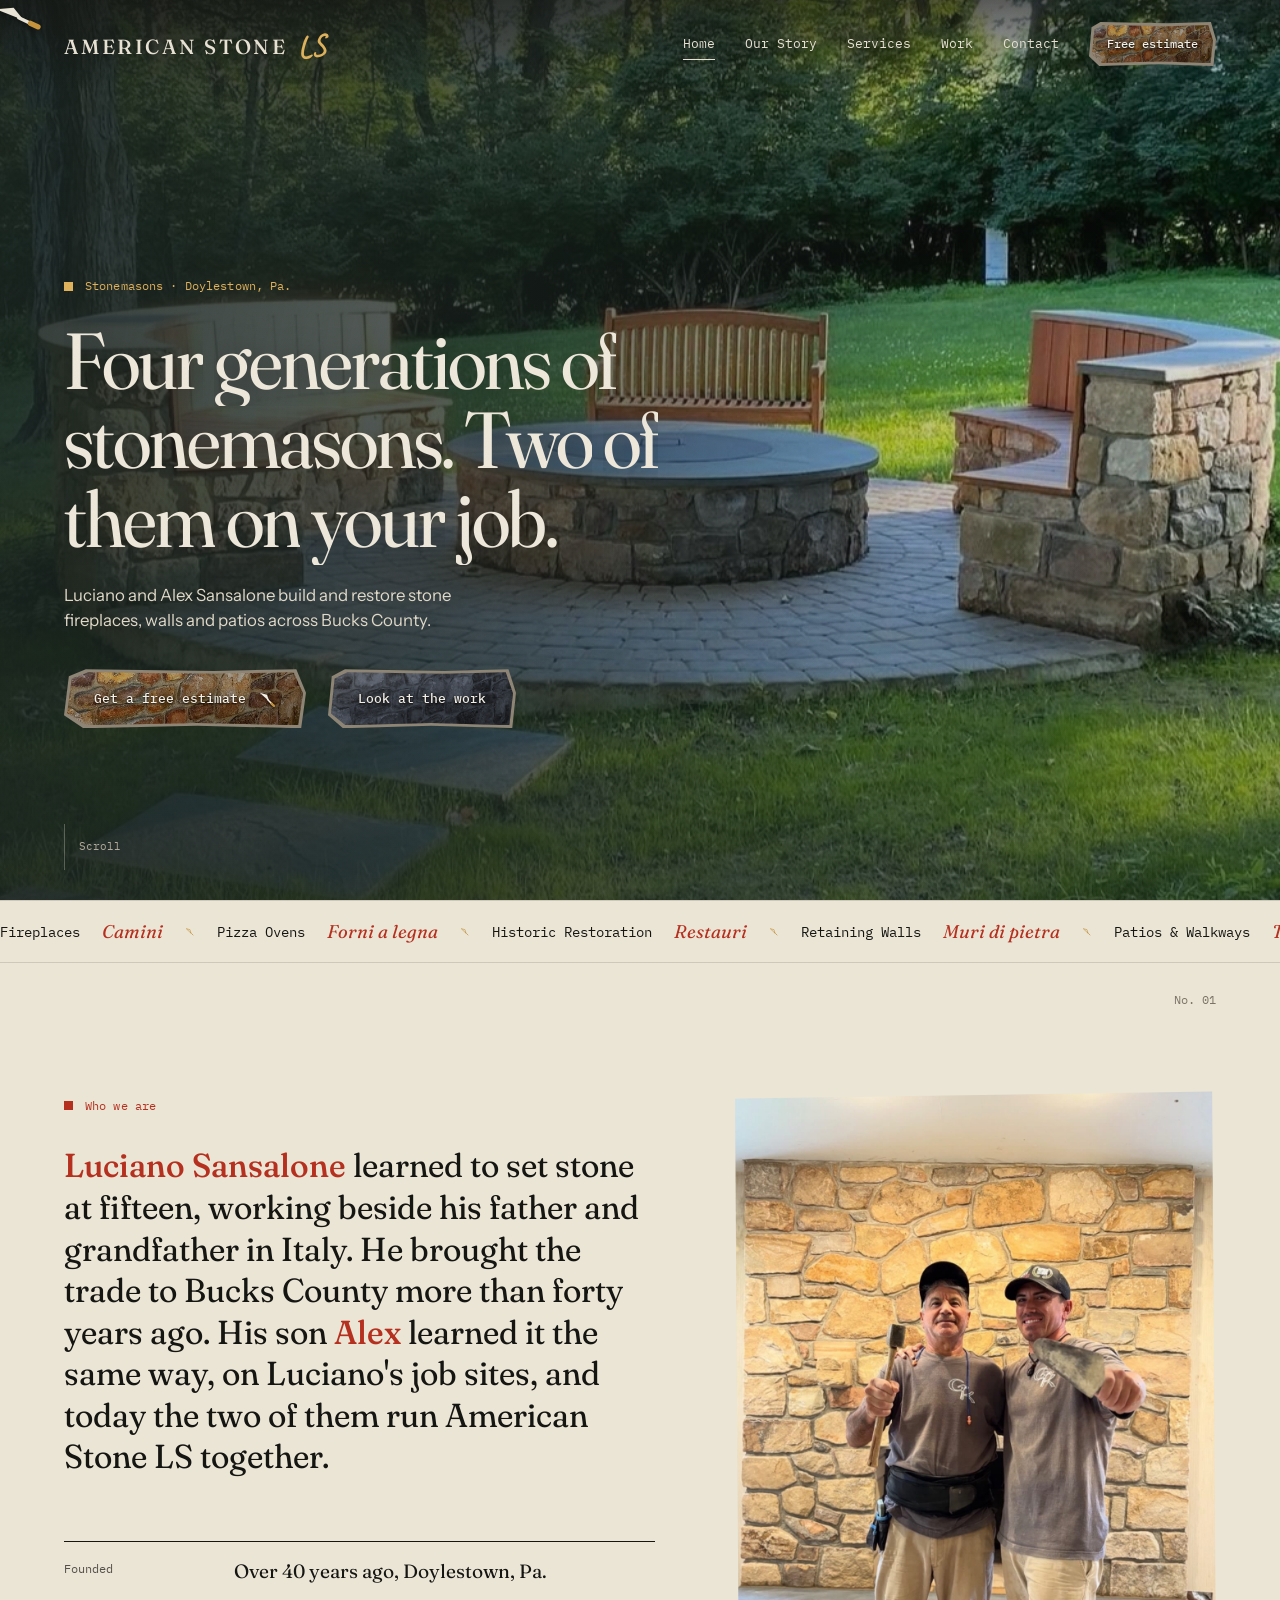
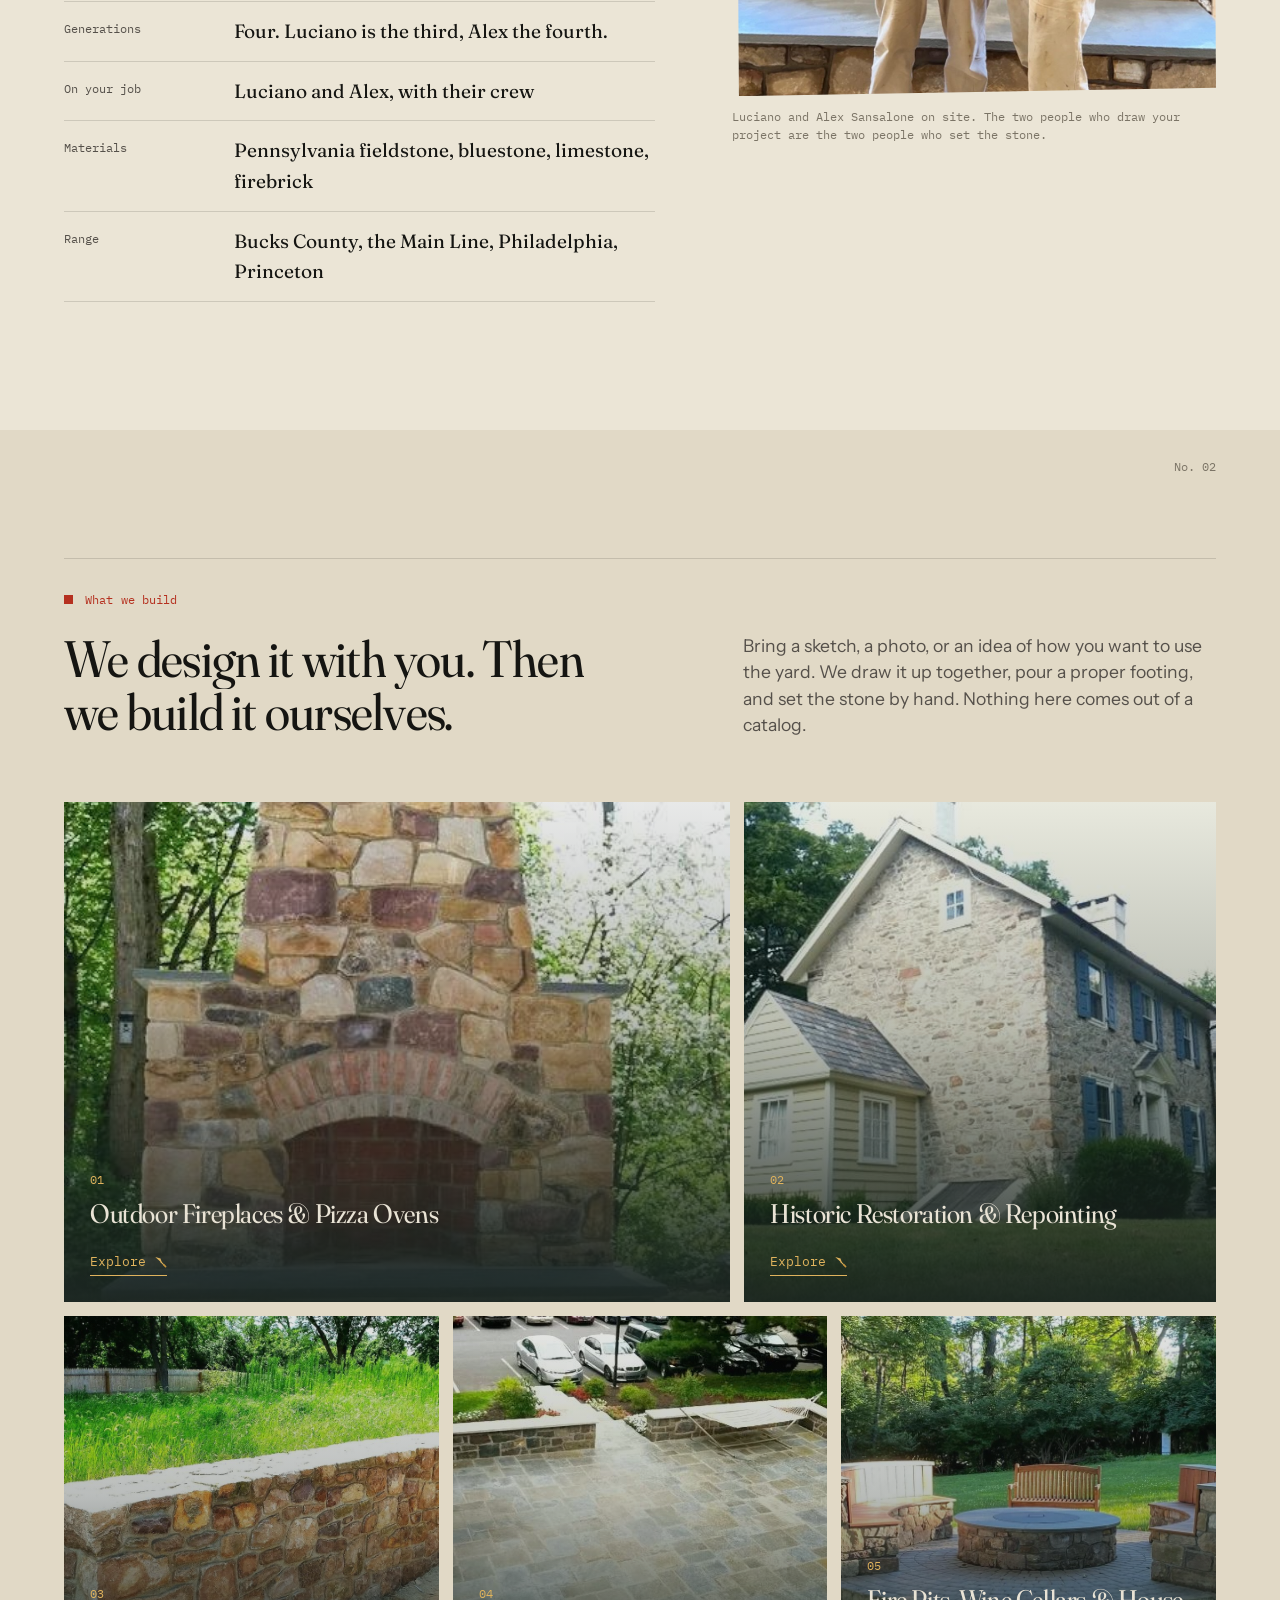
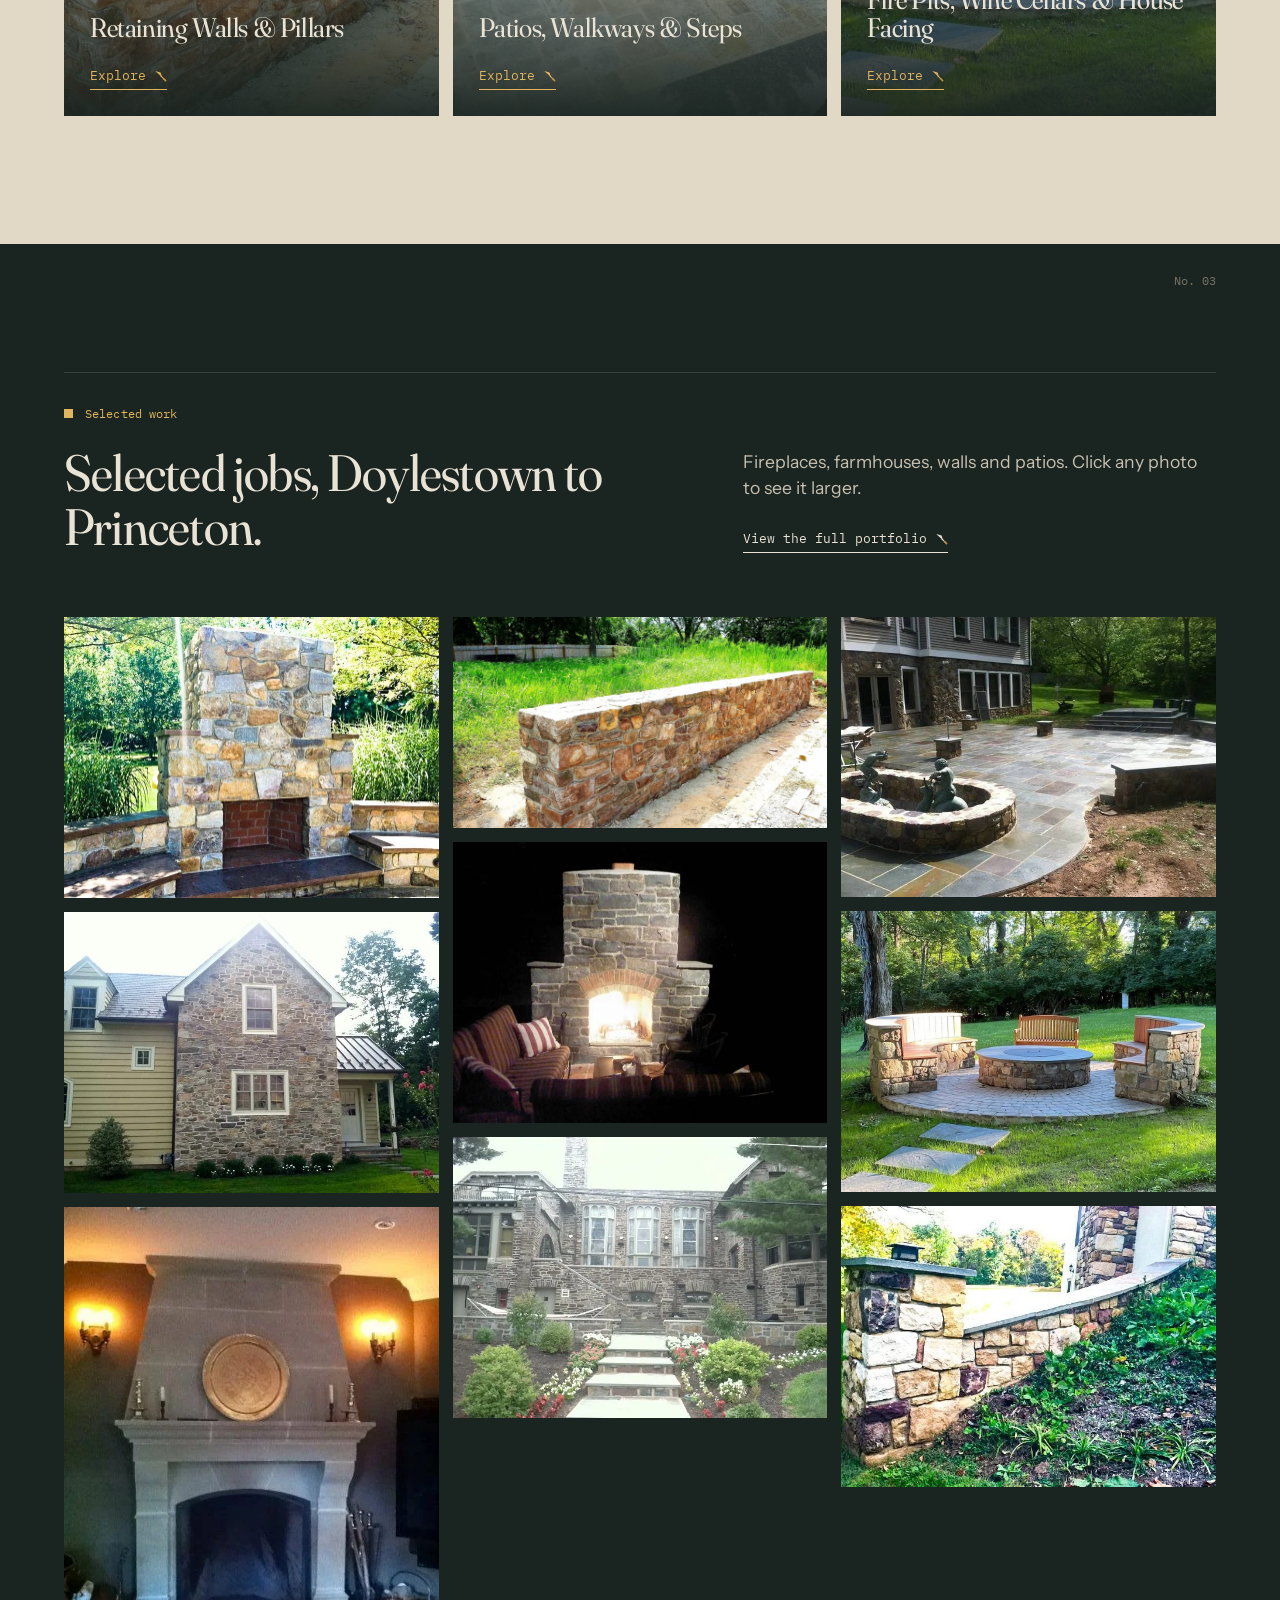
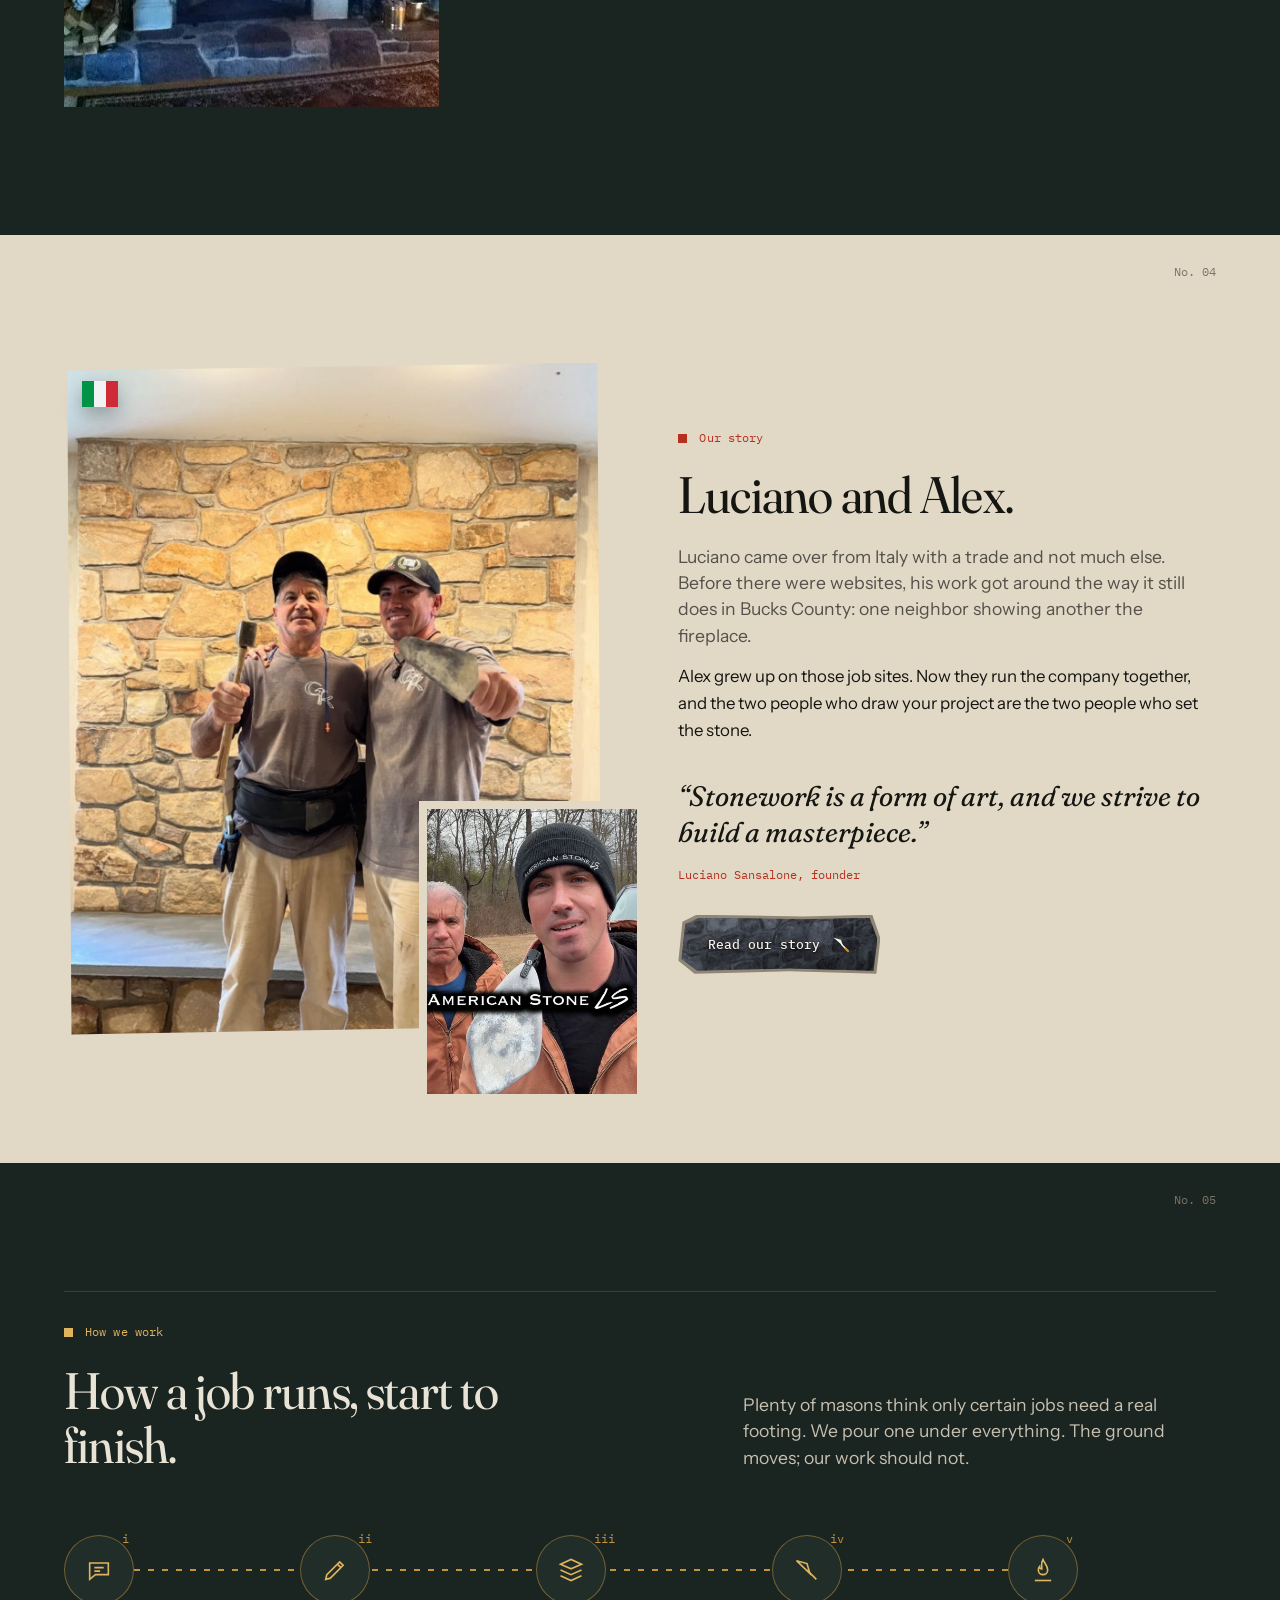
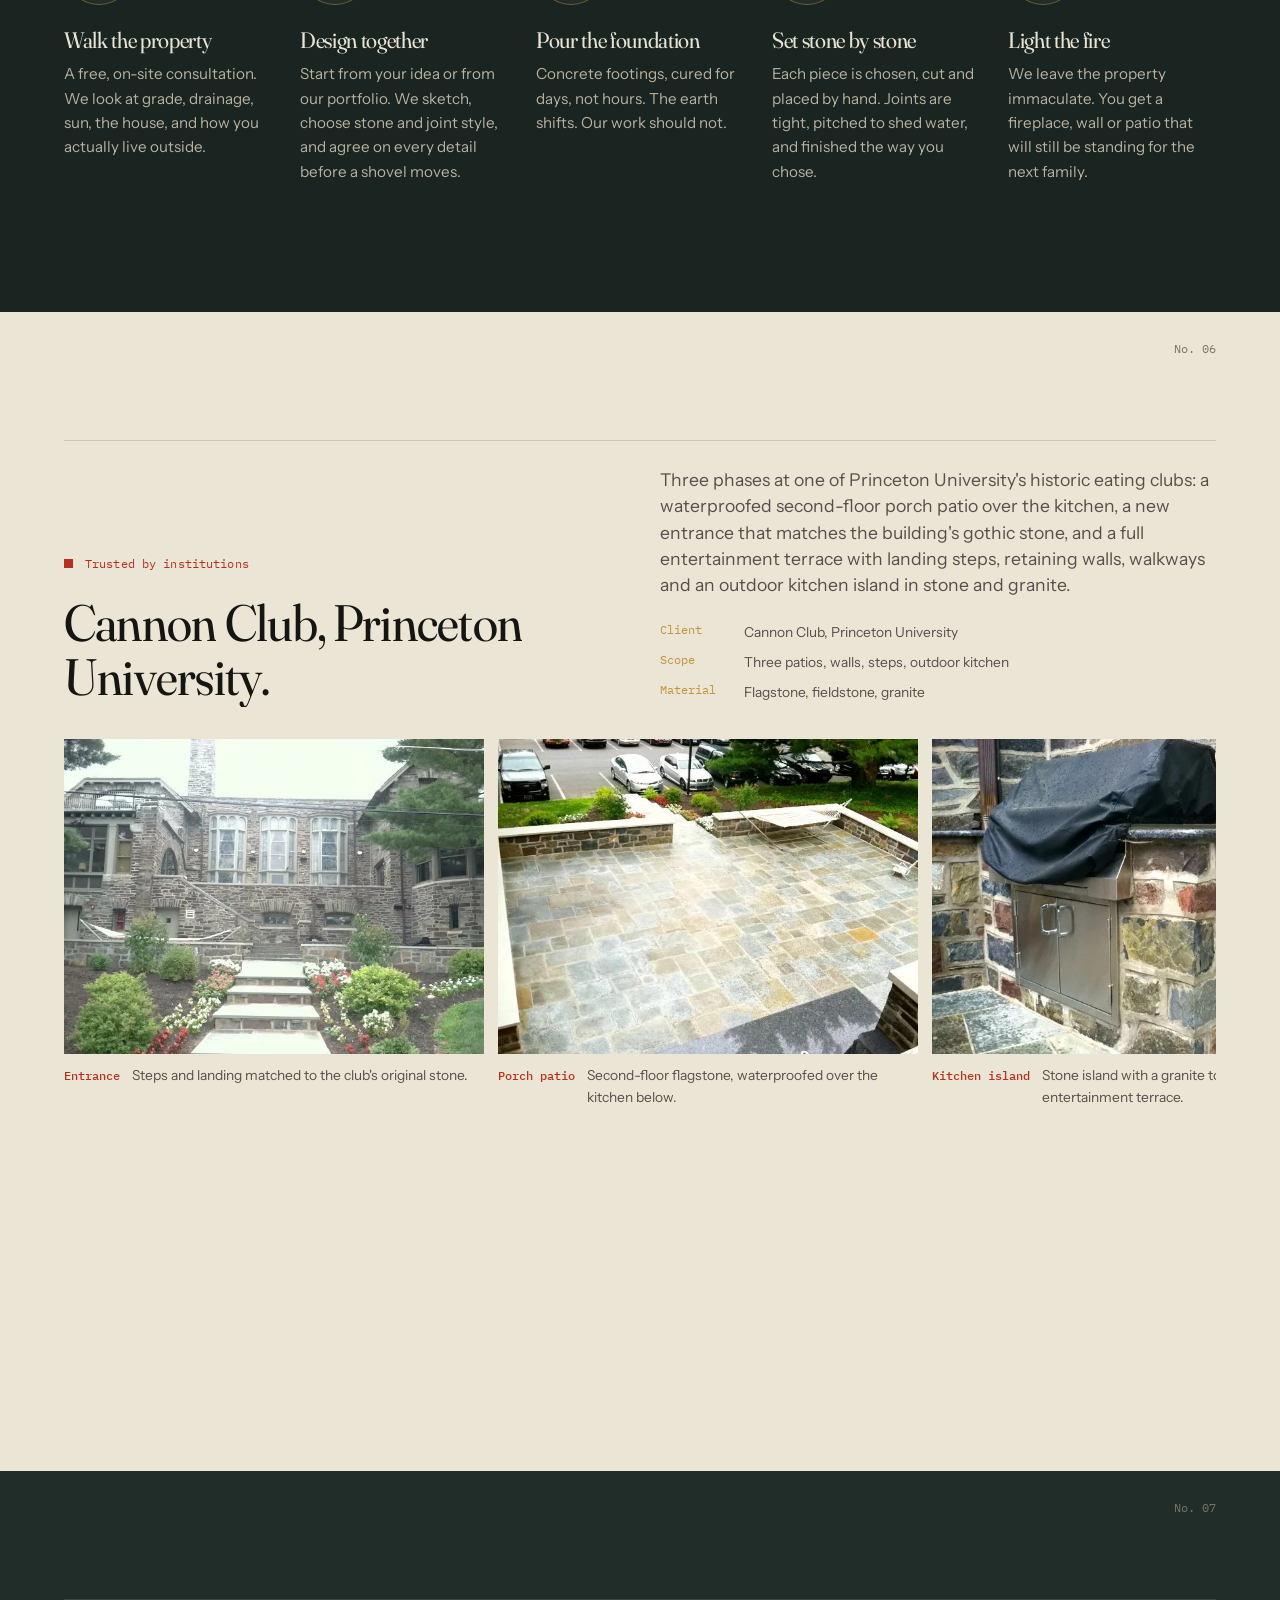
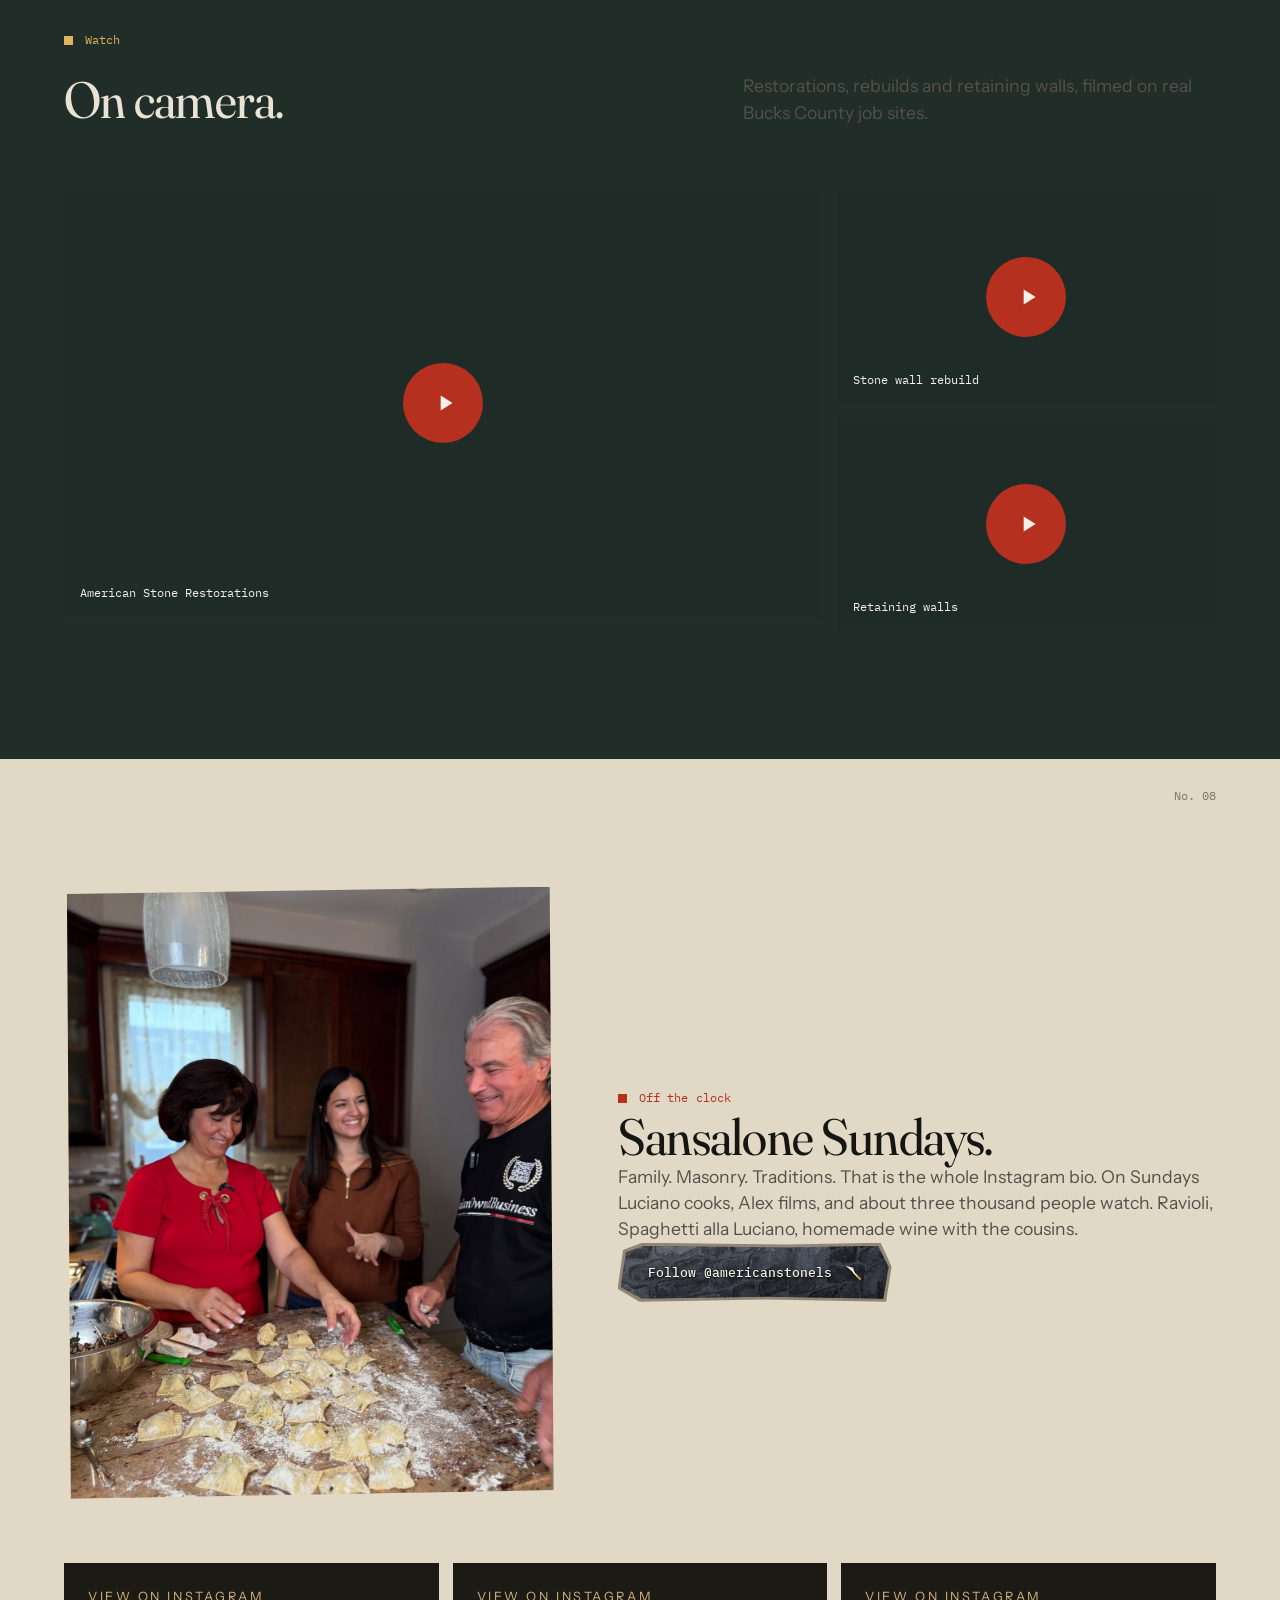
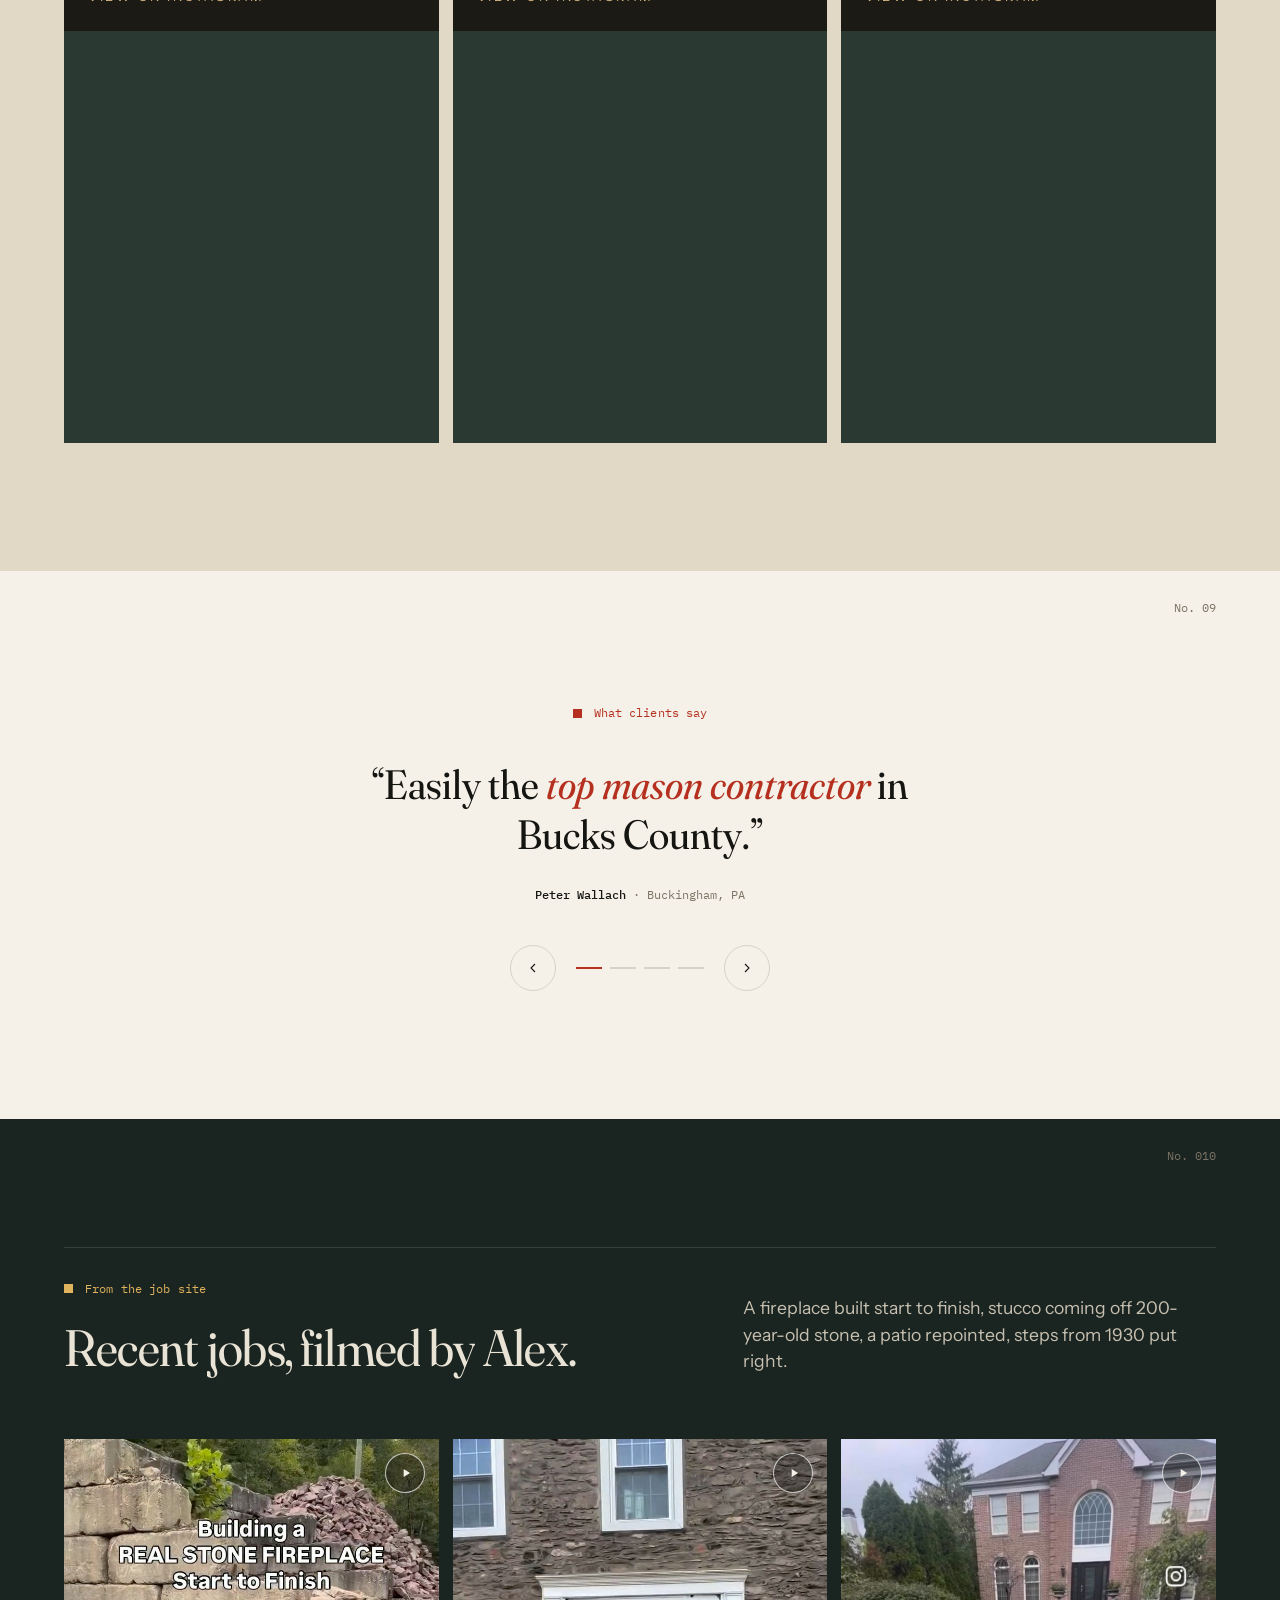
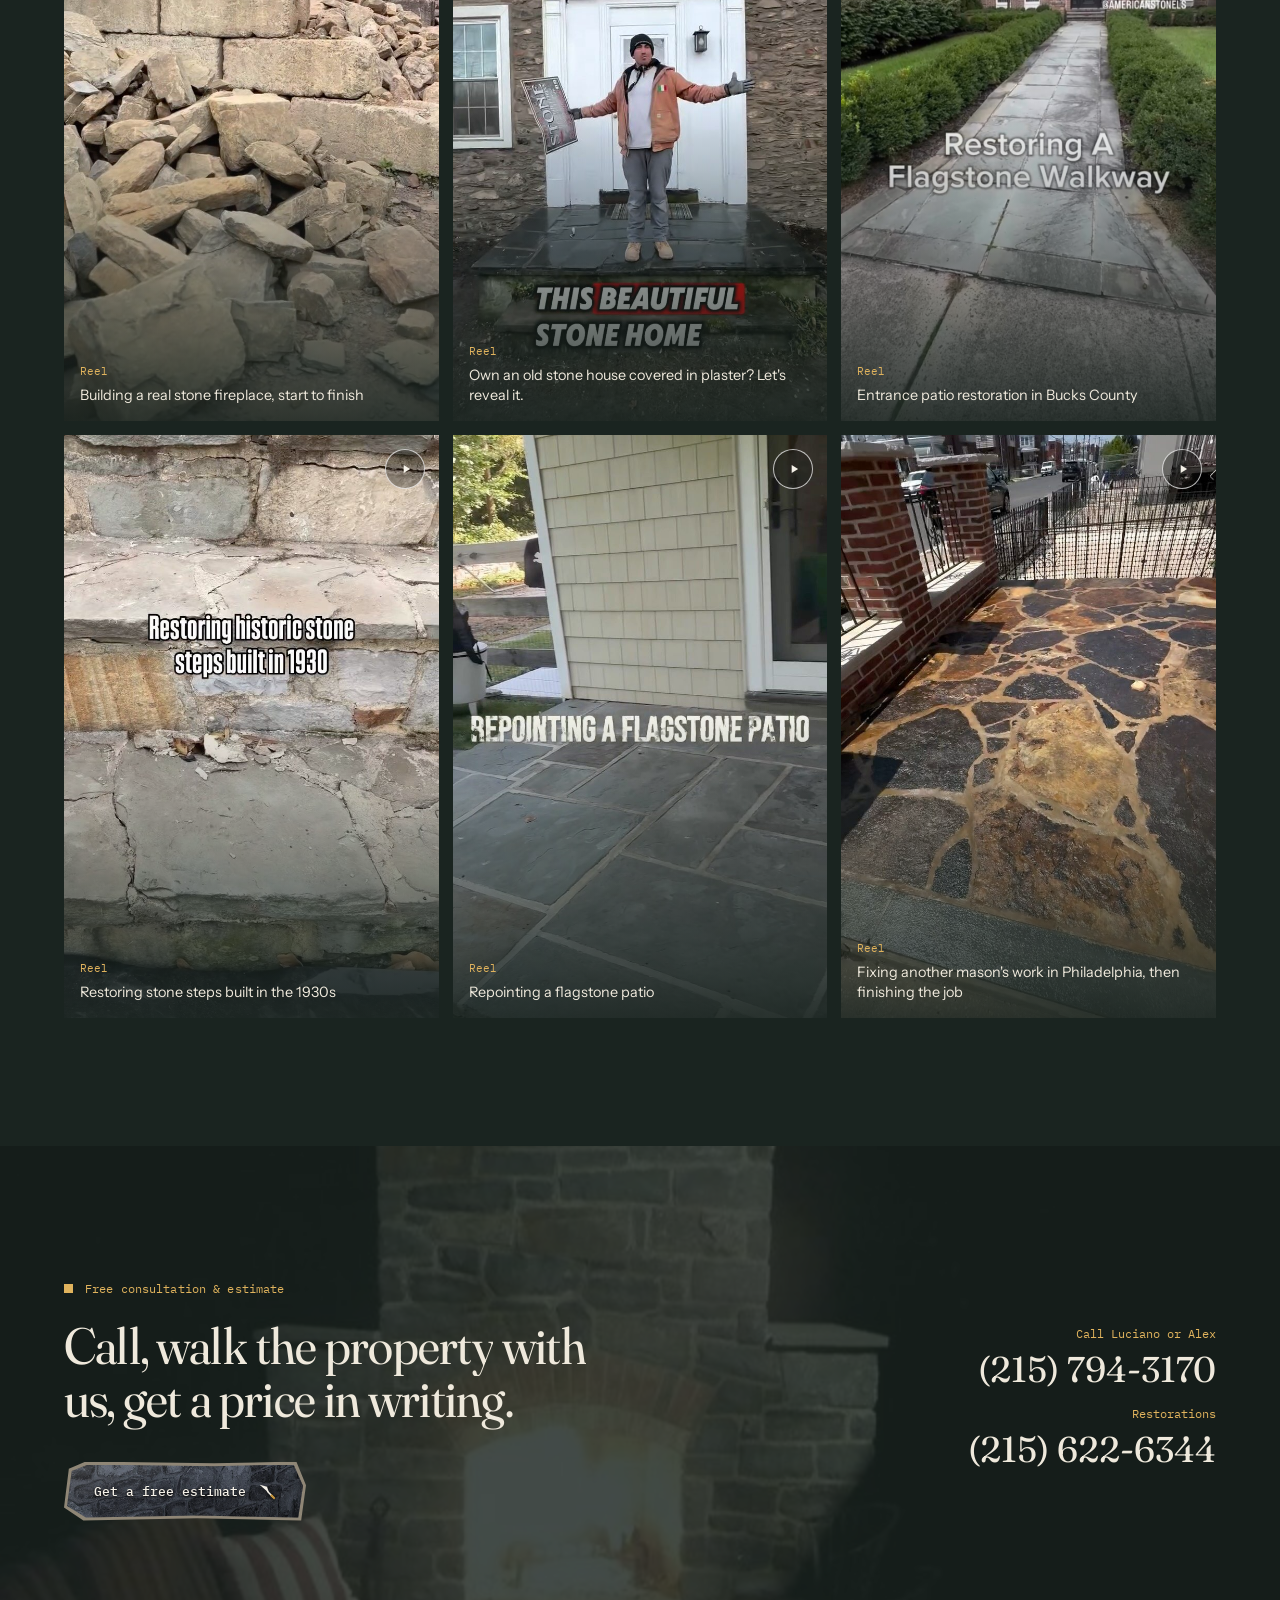
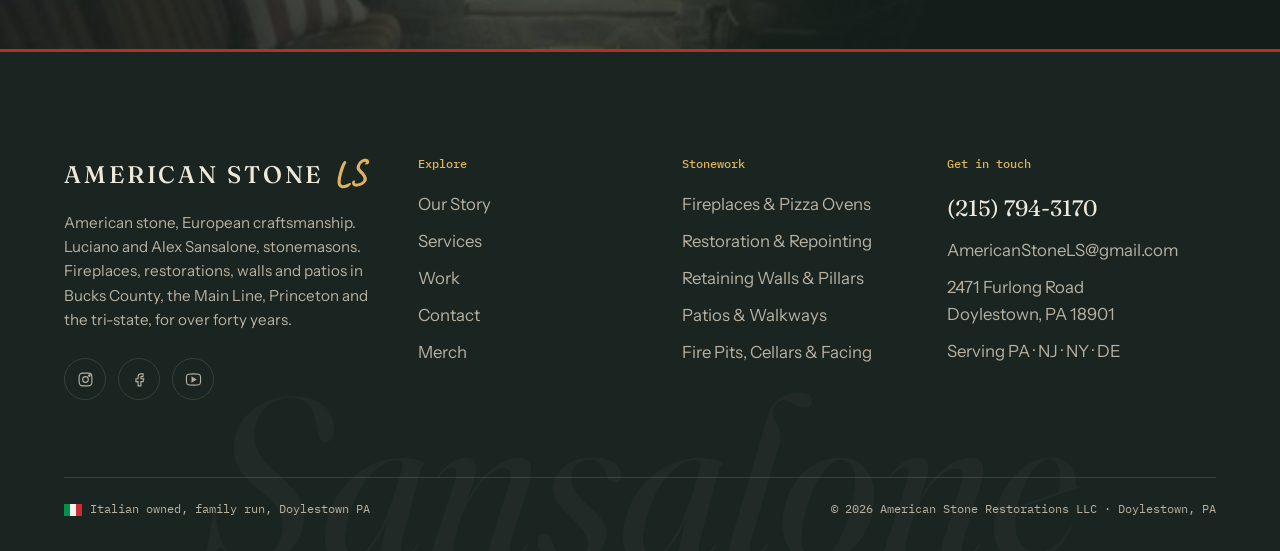
==== commit bfe55947: "Calmer hero, stone-cut buttons, trowel cursor with mortar trail Co-Authored-By: Claude Fable 5.1 <no" ====
--- a/index.html
+++ b/index.html
@@ -17,7 +17,8 @@
 <body>
 <a class="skip" href="#main">Skip to content</a>
 <div class="grain" aria-hidden="true"></div>
-<div class="cursor" aria-hidden="true"></div>
+<div class="cursor" aria-hidden="true"><svg viewBox="0 0 32 32" fill="none"><path d="M3 5l13 3.5L20 20 3 5z" fill="currentColor"/><path d="M17 17l9 9" stroke="currentColor" stroke-width="2.6" stroke-linecap="round"/><path d="M24 24l4.5 4.5" stroke="#c4933c" stroke-width="4" stroke-linecap="round"/></svg><span class="cursor-label"></span></div>
+<canvas class="mortar" aria-hidden="true"></canvas>
 
 <div class="loader" aria-hidden="true">
   <div class="loader-wall"></div>
@@ -60,29 +61,16 @@
 <!-- ================= HERO ================= -->
 <section class="hero">
   <div class="hero-media">
-    <img src="assets/img/work/pillars-lions.jpg" alt="Hand-set stone entrance pillars with bluestone steps in front of a Bucks County stone home" fetchpriority="high">
-  </div>
-  <div class="container">
-    <div class="hero-grid">
-      <div>
-        <p class="eyebrow brass" data-hero>Masonry contractor, Doylestown, Pa.</p>
-        <h1 class="split">Four generations of stonemasons. Two of them on your job.</h1>
-        <p class="lede" data-hero>American Stone LS is Luciano Sansalone and his son Alex. We build and restore stone fireplaces, pizza ovens, walls, patios and old farmhouses across Bucks County, the Main Line and Princeton. Real stone, a real footing, and the same two people from the first sketch to the last joint.</p>
-        <div class="btn-group" data-hero>
-          <a class="btn btn-primary" href="contact.html">Get a free estimate <svg class="arrow" viewBox="0 0 24 24" fill="none" stroke="currentColor" stroke-width="1.6"><path d="M5 12h14M13 6l6 6-6 6"/></svg></a>
-          <a class="btn btn-ghost" href="work.html">Look at the work</a>
-        </div>
-      </div>
-      <div class="hero-aside">
-        <figure class="hero-card" data-hero>
-          <img src="assets/img/story/luciano-alex-wall.jpg" alt="Luciano and Alex Sansalone standing in front of a stone wall they built, holding their trowels">
-          <figcaption>Luciano and Alex Sansalone, on site</figcaption>
-        </figure>
-        <div class="hero-meta" data-hero>
-          <span><strong>Fourth generation</strong> of Italian masons</span>
-          <span><strong>Real stone</strong>, set one piece at a time</span>
-          <span><strong>Free</strong> on-site estimates</span>
-        </div>
+    <img src="assets/img/work/firepit-seating.jpg" alt="Stone fire pit with a flagstone cap and curved stone seating walls, built by American Stone LS" fetchpriority="high">
+  </div>
+  <div class="container">
+    <div class="hero-panel">
+      <p class="eyebrow brass" data-hero>Stonemasons · Doylestown, Pa.</p>
+      <h1 class="split">Four generations of stonemasons. Two of them on your job.</h1>
+      <p class="lede" data-hero>Luciano and Alex Sansalone build and restore stone fireplaces, walls and patios across Bucks County.</p>
+      <div class="btn-group" data-hero>
+        <a class="btn btn-primary" href="contact.html">Get a free estimate <svg class="arrow" viewBox="0 0 24 24"></svg></a>
+        <a class="btn btn-ghost" href="work.html">Look at the work</a>
       </div>
     </div>
   </div>
@@ -119,8 +107,8 @@
         </dl>
       </div>
       <figure class="intro-photo set" data-reveal>
-        <img src="assets/img/story/alex-hammer.jpg" alt="Alex Sansalone shaping a piece of fieldstone with a hammer on a job site" loading="lazy">
-        <figcaption>Alex dressing fieldstone on site. Every piece gets cut to fit the one beside it.</figcaption>
+        <img src="assets/img/story/luciano-alex-wall.jpg" alt="Luciano and Alex Sansalone in front of a stone wall they built, holding their trowels" loading="lazy">
+        <figcaption>Luciano and Alex Sansalone on site. The two people who draw your project are the two people who set the stone.</figcaption>
       </figure>
     </div>
   </div>
--- a/assets/css/styles.css
+++ b/assets/css/styles.css
@@ -101,26 +101,17 @@
 @media (max-width: 960px) { .grid-3, .grid-4 { grid-template-columns: repeat(2, 1fr); } .section-head { grid-template-columns: 1fr; } }
 @media (max-width: 640px) { .grid-2, .grid-3, .grid-4 { grid-template-columns: 1fr; } }
 
-/* ---------- Buttons ---------- */
-.btn { position: relative; display: inline-flex; align-items: center; justify-content: center; gap: 12px; padding: 16px 24px; font-family: var(--font-mono); font-size: 0.82rem; border: 1px solid var(--ink); overflow: hidden; isolation: isolate; transition: color 0.3s, border-color 0.3s; white-space: nowrap; }
-.btn::before { content: ""; position: absolute; inset: 0; z-index: -1; transform: translateY(101%); transition: transform 0.45s var(--ease-in-out); }
-.btn:hover::before, .btn:focus-visible::before { transform: translateY(0); }
-.btn .arrow { width: 15px; height: 15px; transition: transform 0.35s var(--ease-out); }
-.btn:hover .arrow { transform: translateX(4px); }
-.btn-primary { background: var(--rosso); color: var(--chalk); border-color: var(--rosso); }
-.btn-primary::before { background: var(--ink); }
-.btn-primary:hover { border-color: var(--ink); }
-.dark .btn-primary::before, .cta .btn-primary::before { background: var(--chalk); }
-.dark .btn-primary:hover, .cta .btn-primary:hover { color: var(--ink); border-color: var(--chalk); }
-.btn-ghost { color: var(--ink); }
-.btn-ghost::before { background: var(--ink); }
-.btn-ghost:hover { color: var(--chalk); }
-.dark .btn-ghost, .hero .btn-ghost, .cta .btn-ghost { color: #e9e3d5; border-color: rgba(233,227,213,0.55); }
-.dark .btn-ghost::before, .hero .btn-ghost::before, .cta .btn-ghost::before { background: var(--chalk); }
-.dark .btn-ghost:hover, .hero .btn-ghost:hover, .cta .btn-ghost:hover { color: var(--ink); }
-.btn-light { background: var(--chalk); color: var(--ink); border-color: var(--chalk); }
-.btn-light::before { background: var(--rosso); }
-.btn-light:hover { color: var(--chalk); border-color: var(--rosso); }
+/* ---------- Buttons: cut from the wall ---------- */
+.btn { position: relative; display: inline-flex; align-items: center; justify-content: center; gap: 12px; padding: 19px 30px; font-family: var(--font-mono); font-size: 0.82rem; font-weight: 500; color: var(--chalk); text-shadow: 0 1px 2px rgba(0,0,0,0.85), 0 0 10px rgba(0,0,0,0.5); background: #8f8676; clip-path: polygon(2% 12%, 9% 0, 62% 3%, 96% 0, 100% 40%, 98% 100%, 55% 96%, 8% 100%, 0 78%); isolation: isolate; white-space: nowrap; transition: transform 0.35s var(--ease-out), filter 0.35s; }
+.btn::before { content: ""; position: absolute; inset: 3px; z-index: -1; background: var(--stone-tex, url("../img/ui/stone-warm.jpg")) center / cover; clip-path: polygon(2% 12%, 9% 0, 62% 3%, 96% 0, 100% 40%, 98% 100%, 55% 96%, 8% 100%, 0 78%); transition: filter 0.35s; }
+.btn::after { content: ""; position: absolute; inset: 3px; z-index: -1; clip-path: polygon(2% 12%, 9% 0, 62% 3%, 96% 0, 100% 40%, 98% 100%, 55% 96%, 8% 100%, 0 78%); background: linear-gradient(160deg, rgba(255,255,255,0.16), rgba(0,0,0,0.12) 40%, rgba(0,0,0,0.45)); pointer-events: none; }
+.btn:hover { transform: translateY(-2px); }
+.btn:hover::before, .btn:focus-visible::before { filter: brightness(1.18) saturate(1.1); }
+.btn .arrow { width: 18px; height: 18px; transition: transform 0.35s var(--ease-out); filter: drop-shadow(0 1px 1px rgba(0,0,0,0.5)); }
+.btn:hover .arrow { transform: translateX(3px) rotate(-12deg); }
+.btn-primary { --stone-tex: url("../img/ui/stone-warm.jpg"); }
+.btn-ghost, .btn-light { --stone-tex: url("../img/ui/stone-cool.jpg"); }
+.nav .btn { padding: 12px 18px; font-size: 0.78rem; }
 .link { display: inline-flex; align-items: center; gap: 8px; font-family: var(--font-mono); font-size: 0.82rem; border-bottom: 1px solid currentColor; padding-bottom: 3px; transition: color 0.3s; }
 .link:hover { color: var(--rosso); }
 .dark .link:hover { color: var(--ochre-2); }
@@ -143,9 +134,6 @@
 .nav a:not(.btn) { font-family: var(--font-mono); font-size: 0.82rem; position: relative; padding: 6px 0; }
 .nav a:not(.btn)::after { content: ""; position: absolute; left: 0; bottom: 0; width: 100%; height: 1px; background: currentColor; transform: scaleX(0); transform-origin: right; transition: transform 0.4s var(--ease-in-out); }
 .nav a:not(.btn):hover::after, .nav a.is-active::after { transform: scaleX(1); transform-origin: left; }
-.nav .btn { padding: 11px 16px; border-color: currentColor; background: transparent; color: inherit; }
-.nav .btn::before { background: var(--rosso); }
-.nav .btn:hover { color: var(--chalk); border-color: var(--rosso); }
 .burger { display: none; width: 44px; height: 44px; position: relative; z-index: 1001; }
 .burger span { position: absolute; left: 10px; width: 24px; height: 1.5px; background: currentColor; transition: transform 0.4s var(--ease-out), opacity 0.3s, top 0.3s; }
 .burger span:nth-child(1) { top: 16px; } .burger span:nth-child(2) { top: 22px; } .burger span:nth-child(3) { top: 28px; }
@@ -179,37 +167,35 @@
 .loader-line i { position: absolute; inset: 0; background: var(--rosso); transform: scaleX(0); transform-origin: left; }
 .loader.is-done { display: none; }
 
-/* ---------- Cursor ---------- */
-.cursor { position: fixed; top: 0; left: 0; z-index: 9995; pointer-events: none; width: 10px; height: 10px; border-radius: 50%; background: var(--chalk); mix-blend-mode: difference; transform: translate(-50%, -50%); transition: width 0.35s var(--ease-out), height 0.35s var(--ease-out), background 0.3s; display: none; }
-.cursor.is-link { width: 40px; height: 40px; }
-.cursor.is-view { width: 78px; height: 78px; mix-blend-mode: normal; background: var(--rosso); color: var(--chalk); font-family: var(--font-mono); font-size: 0.68rem; display: grid; place-items: center; }
-.cursor.is-view::after { content: attr(data-label); }
-@media (pointer: fine) { .cursor { display: block; } .cursor:not(.is-view)::after { content: none; } }
+/* ---------- Trowel cursor + mortar trail ---------- */
+.cursor { position: fixed; top: 0; left: 0; z-index: 9995; pointer-events: none; width: 42px; height: 42px; color: #e9e3d5; filter: drop-shadow(0 2px 3px rgba(0,0,0,0.45)); transform: translate(-4px, -4px); transition: transform 0.25s var(--ease-out); display: none; }
+.cursor svg { width: 100%; height: 100%; transform: rotate(-20deg); transition: transform 0.3s var(--ease-out); }
+.cursor.is-link svg { transform: rotate(-38deg) scale(1.15); }
+.cursor.is-down svg { transform: rotate(-55deg) scale(0.95); }
+.cursor .cursor-label { position: absolute; left: 36px; top: 4px; padding: 6px 9px; background: var(--rosso); color: var(--chalk); font-family: var(--font-mono); font-size: 0.66rem; white-space: nowrap; opacity: 0; transform: translateX(-6px); transition: opacity 0.25s, transform 0.25s; }
+.cursor.is-view .cursor-label { opacity: 1; transform: none; }
+.mortar { position: fixed; inset: 0; z-index: 9994; pointer-events: none; display: none; }
+@media (pointer: fine) { html.has-trowel, html.has-trowel a, html.has-trowel button, html.has-trowel summary, html.has-trowel input, html.has-trowel textarea, html.has-trowel select, html.has-trowel [role=button] { cursor: none; } html.has-trowel .cursor, html.has-trowel .mortar { display: block; } }
 
 /* ---------- Hero ---------- */
-.hero { position: relative; min-height: 100svh; display: grid; align-items: end; color: #efe9dc; overflow: hidden; padding-top: 120px; }
+.hero { position: relative; min-height: 100svh; display: grid; align-items: center; color: #efe9dc; overflow: hidden; padding-top: 100px; }
 .hero-media { position: absolute; inset: 0; z-index: 0; }
-.hero-media img { width: 100%; height: 100%; object-fit: cover; will-change: transform; transform: scale(1.08); }
-.hero-media::after { content: ""; position: absolute; inset: 0; background: linear-gradient(to top, rgba(26,36,32,0.95) 0%, rgba(26,36,32,0.55) 45%, rgba(26,36,32,0.2) 100%); }
-.hero .container { position: relative; z-index: 1; padding-bottom: clamp(44px, 7vw, 88px); }
-.hero-grid { display: grid; grid-template-columns: 1.35fr 0.65fr; gap: 48px; align-items: end; }
-.hero h1 { margin-top: 24px; max-width: 14ch; }
-.hero .lede { margin-top: 26px; max-width: 52ch; color: #d6cfc0; }
+.hero-media img { width: 100%; height: 100%; object-fit: cover; object-position: center 60%; will-change: transform; transform: scale(1.08); }
+.hero-media::after { content: ""; position: absolute; inset: 0; background: linear-gradient(100deg, rgba(26,36,32,0.9) 0%, rgba(26,36,32,0.72) 38%, rgba(26,36,32,0.25) 70%, rgba(26,36,32,0.1) 100%), linear-gradient(to top, rgba(26,36,32,0.6), rgba(26,36,32,0) 40%); }
+.hero .container { position: relative; z-index: 1; padding-block: clamp(40px, 6vw, 80px); }
+.hero-panel { max-width: 640px; }
+.hero h1 { margin-top: 22px; max-width: 13ch; text-shadow: 0 2px 30px rgba(0,0,0,0.35); }
+.hero .lede { margin-top: 24px; max-width: 40ch; color: #e2dbca; font-size: clamp(1.05rem, 1.3vw, 1.2rem); }
 .hero .btn-group { margin-top: 36px; }
-.hero-aside { display: grid; gap: 20px; justify-items: end; text-align: right; }
-.hero-card { position: relative; width: min(100%, 300px); aspect-ratio: 4 / 5; overflow: hidden; clip-path: var(--cut); background: var(--pine-2); }
-.hero-card img { width: 100%; height: 100%; object-fit: cover; object-position: center 20%; }
-.hero-card figcaption { position: absolute; left: 0; right: 0; bottom: 0; padding: 14px 16px; background: linear-gradient(to top, rgba(26,36,32,0.92), rgba(26,36,32,0)); font-family: var(--font-mono); font-size: 0.72rem; text-align: left; color: var(--ochre-2); }
-.hero-meta { display: grid; gap: 6px; font-family: var(--font-mono); font-size: 0.78rem; color: #c1b9a8; }
-.hero-meta strong { color: #efe9dc; font-weight: 500; }
 .hero-scroll { position: absolute; left: var(--gutter); bottom: 30px; z-index: 2; display: flex; align-items: center; gap: 14px; font-family: var(--font-mono); font-size: 0.7rem; color: #b3ac9c; }
 .hero-scroll i { width: 1px; height: 46px; background: rgba(233,227,213,0.3); position: relative; overflow: hidden; }
 .hero-scroll i::after { content: ""; position: absolute; inset: 0; background: var(--ochre-2); transform: translateY(-100%); animation: scrollHint 2.2s var(--ease-in-out) infinite; }
 @keyframes scrollHint { 0% { transform: translateY(-100%); } 60% { transform: translateY(100%); } 100% { transform: translateY(100%); } }
-.hero-small { min-height: 70svh; }
+.hero-small { min-height: 68svh; align-items: end; }
 .hero-small h1 { font-size: clamp(2.6rem, 5.6vw, 5rem); }
+.hero-small .lede { max-width: 48ch; }
 @media (max-width: 960px), (max-height: 740px) { .hero-scroll { display: none; } }
-@media (max-width: 960px) { .hero-grid { grid-template-columns: 1fr; } .hero-aside { justify-items: start; text-align: left; } .hero-card { width: min(100%, 240px); } }
+@media (max-width: 640px) { .hero { align-items: end; } .hero-media img { object-position: 60% center; } }
 
 .split .w { display: inline-block; overflow: hidden; vertical-align: bottom; padding-bottom: 0.08em; margin-bottom: -0.08em; }
 .split .wi { display: inline-block; transform: translateY(110%); will-change: transform; }
